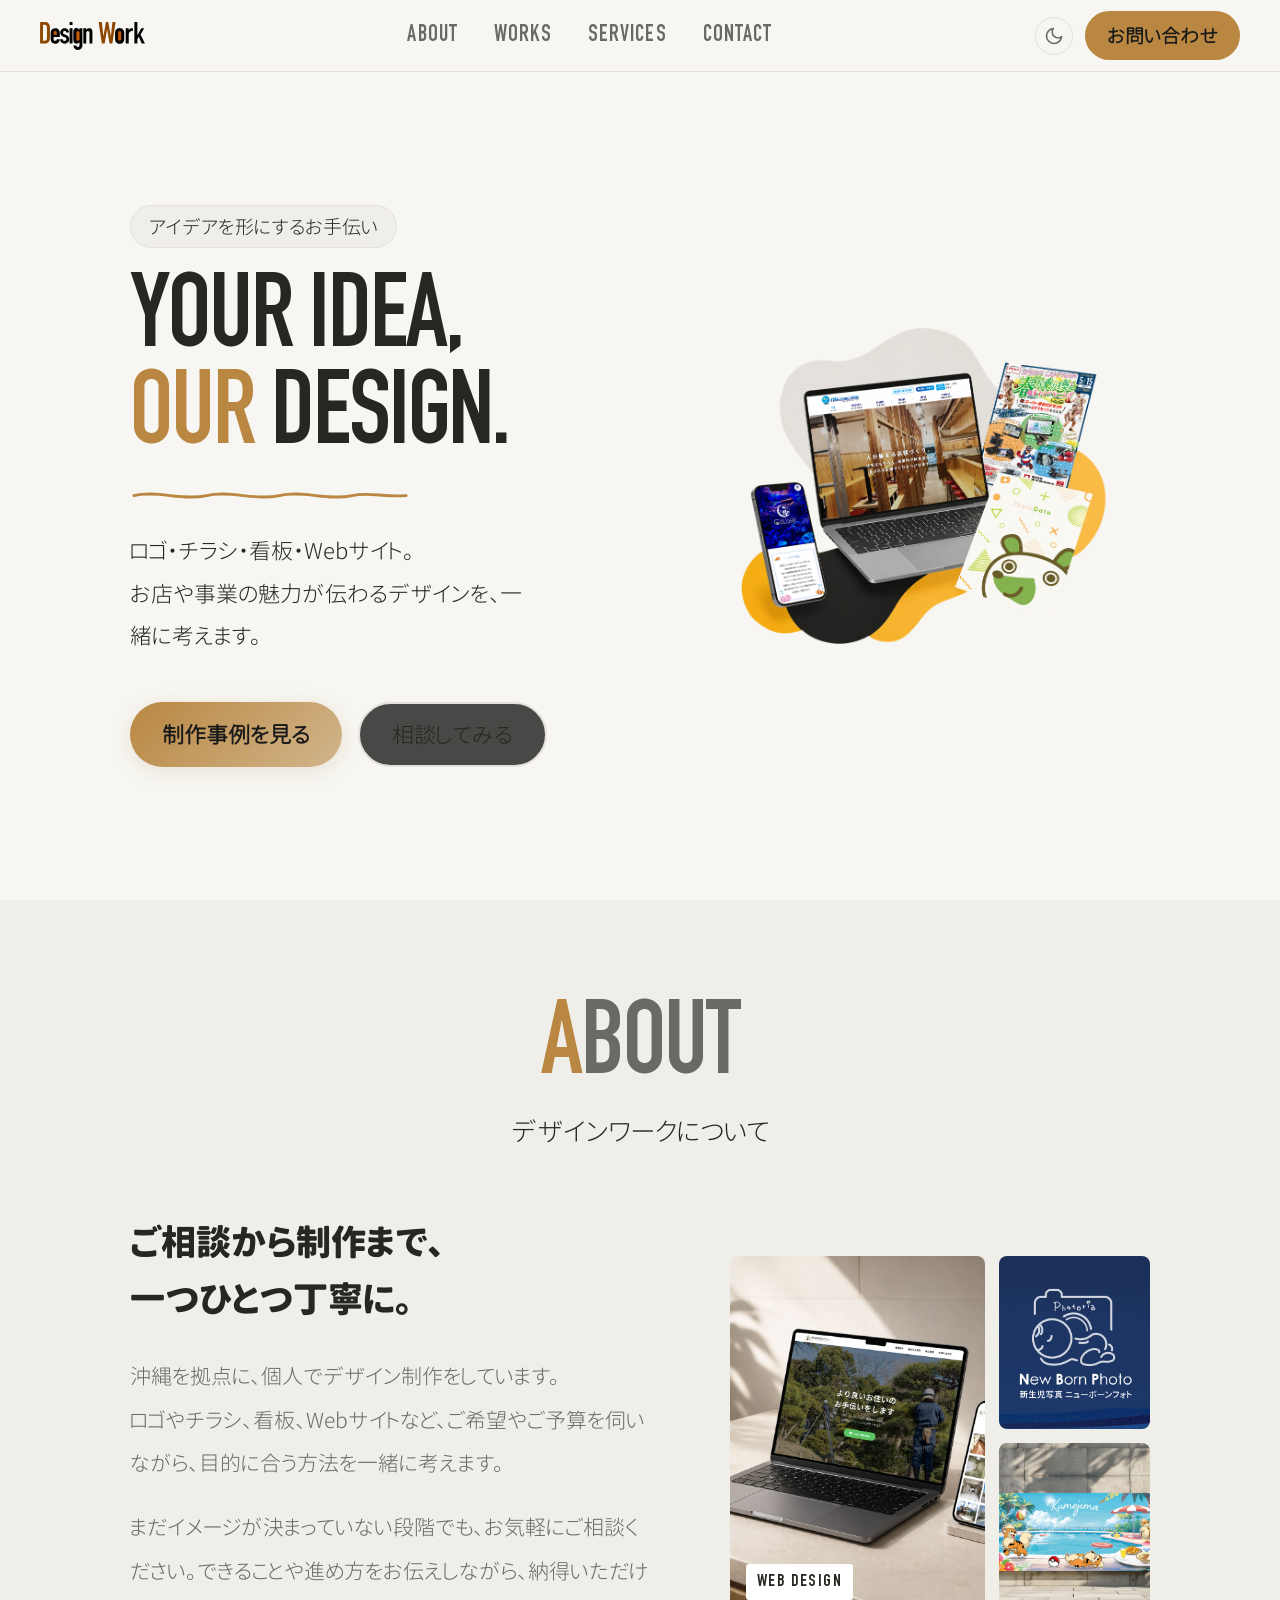
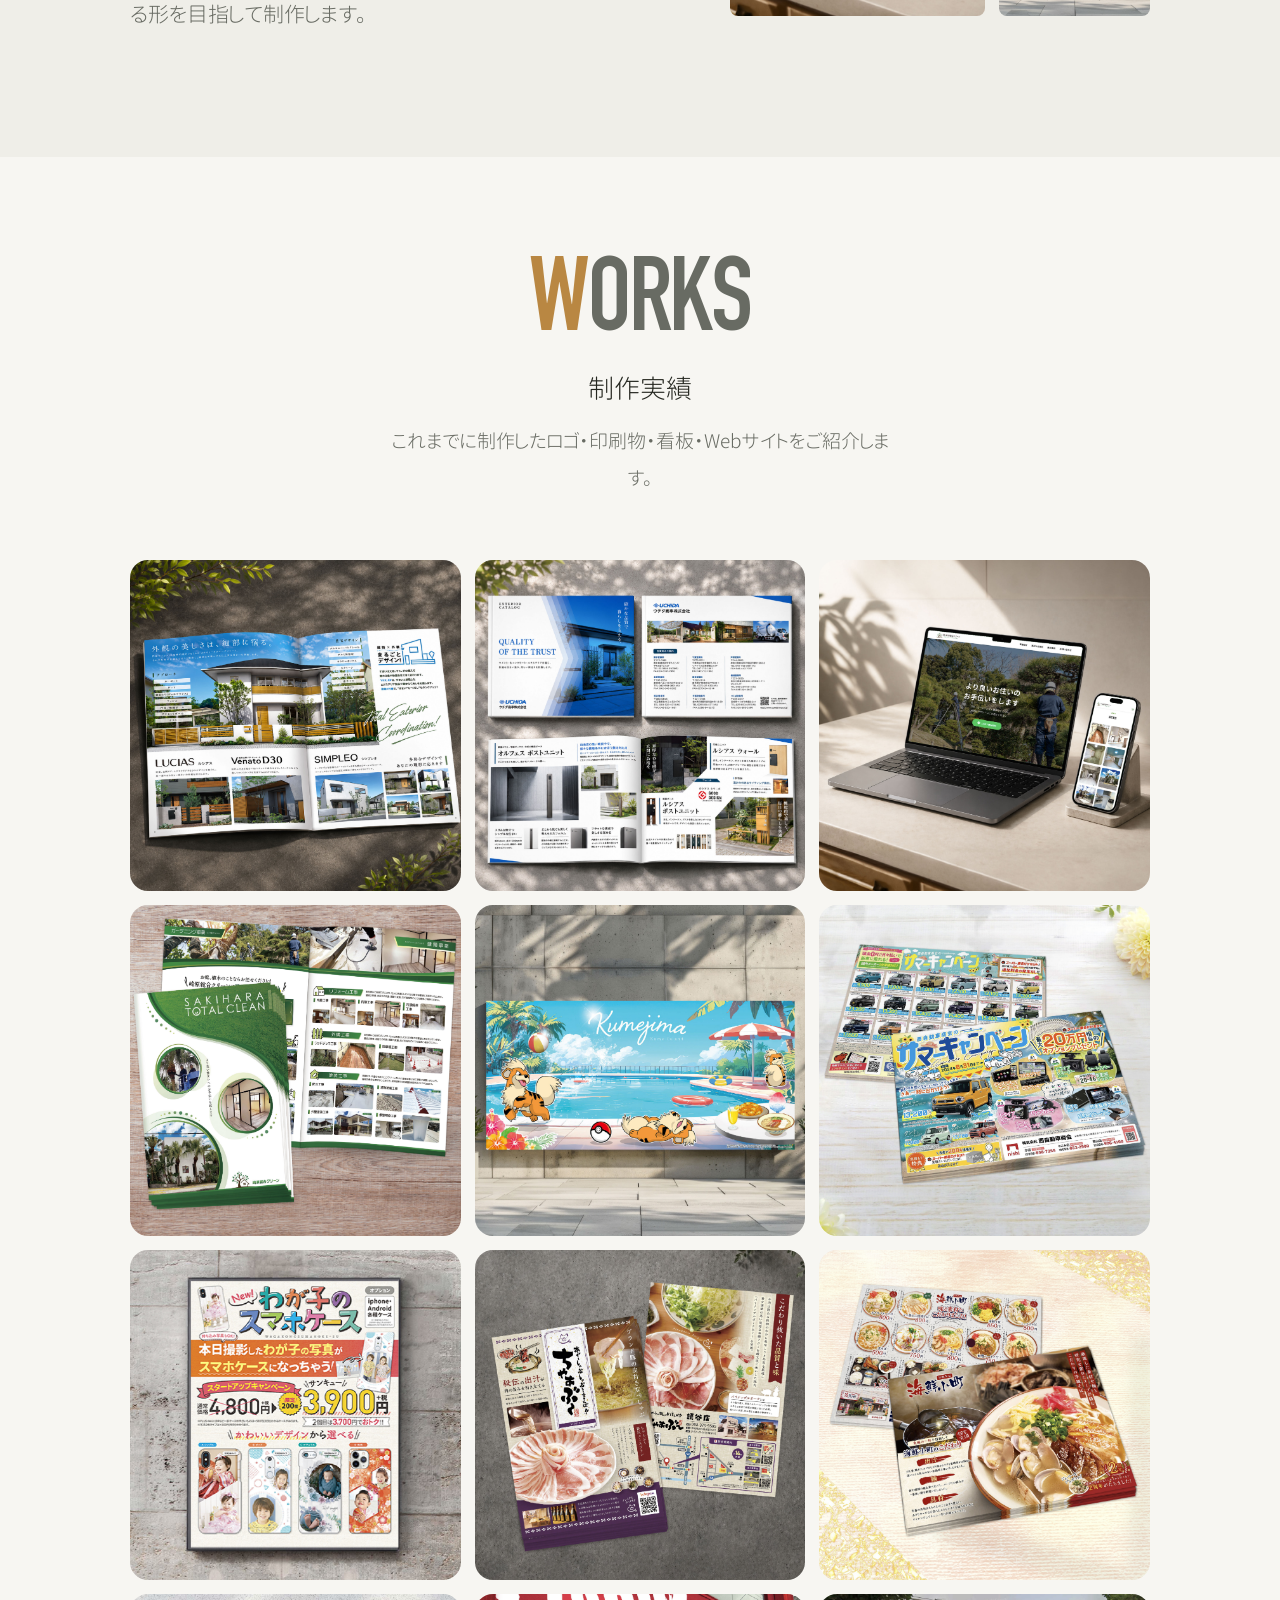
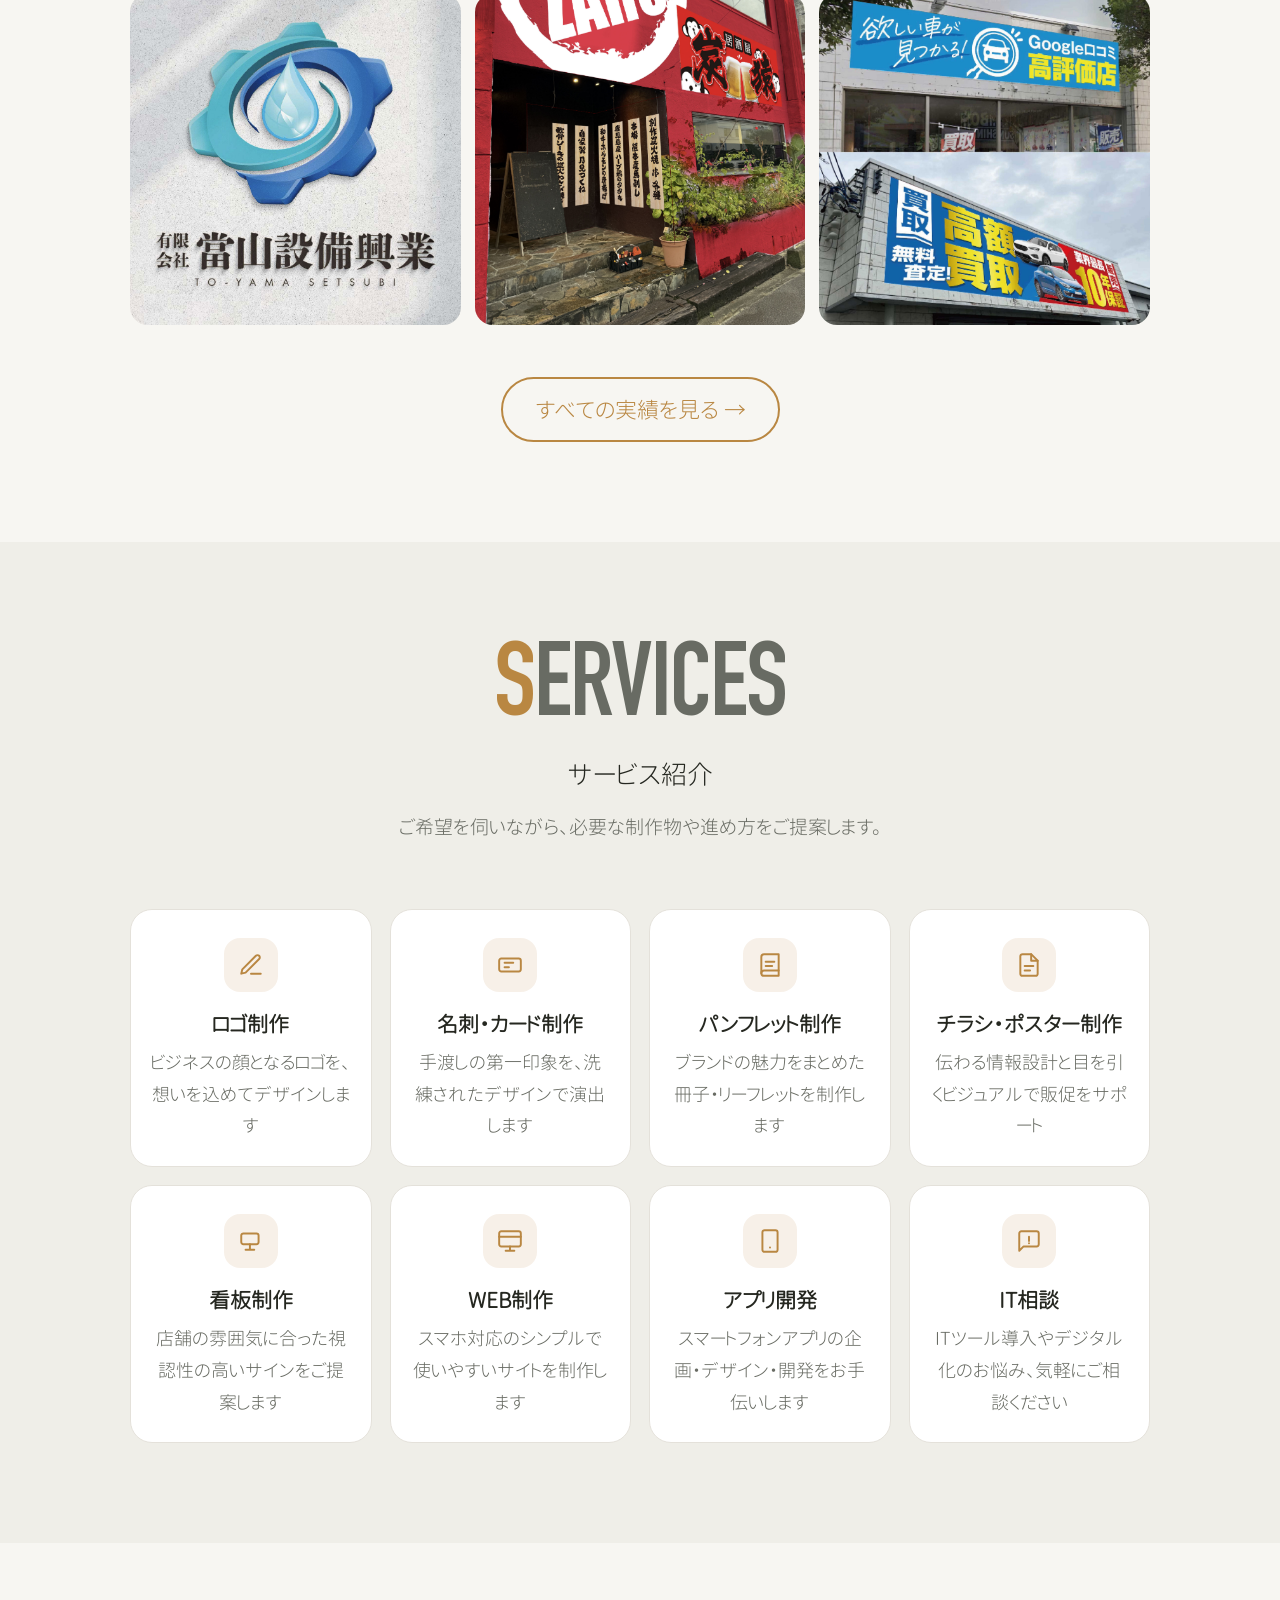
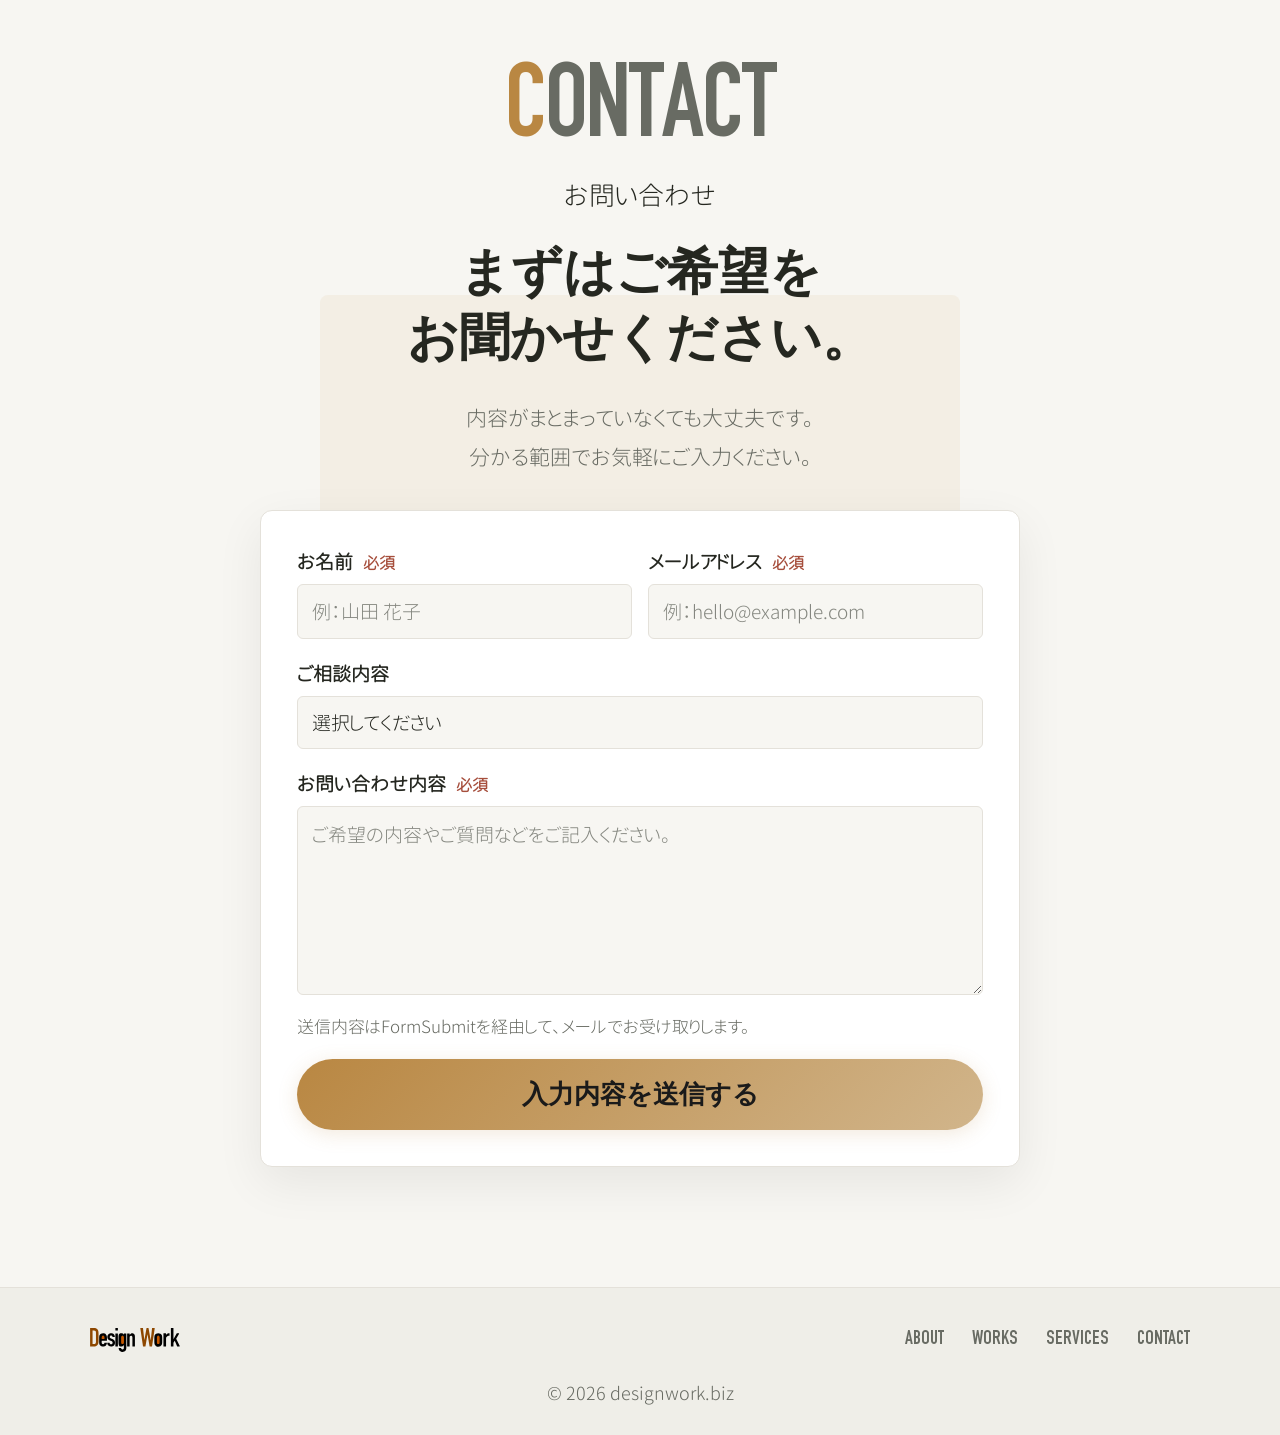
==== index.html @ 4e9d89b4 "Add contact form thank-you page Co-authored-by: Copilot <223556219+Copilot@users.noreply.github.com>" ====
<!DOCTYPE html>
<html lang="ja">
<head>
  <meta charset="UTF-8">
  <meta name="viewport" content="width=device-width, initial-scale=1.0">
  <title>designwork — アイデアを形にするお手伝い</title>
  <meta name="description" content="ロゴ・チラシ・看板・Webサイトなど、伝えたいアイデアをデザインで形にするお手伝いをします。ご希望やご予算を伺いながら、一緒に考えます。">
  <meta property="og:type" content="website">
  <meta property="og:url" content="https://designwork.biz/">
  <meta property="og:title" content="designwork — アイデアを形にするお手伝い">
  <meta property="og:description" content="ロゴ・チラシ・看板・Webサイトなど、伝えたいアイデアをデザインで形にするお手伝いをします。">
  <meta property="og:image" content="https://designwork.biz/assets/img/hero.png">
  <link rel="shortcut icon" type="image/x-icon" href="./assets/img/favicon.ico">
  <link rel="apple-touch-icon" href="./assets/img/apple-touch-icon.png" sizes="180x180">
  <link rel="stylesheet" href="./assets/css/reset.css">
  <link rel="stylesheet" href="./assets/css/setting.css">
  <link rel="stylesheet" href="./assets/css/common.css">
  <link rel="stylesheet" href="./assets/css/__index.css">
  <link rel="stylesheet" href="./assets/css/animation.css">
</head>
<body>

  <header id="header">
    <div class="header_inner">
      <a href="index.html" class="header_logo">
        <img src="assets/img/designwork.svg" alt="designwork">
      </a>
      <nav class="header_nav">
        <a href="#about">ABOUT</a>
        <a href="#works">WORKS</a>
        <a href="#services">SERVICES</a>
        <a href="#contact">CONTACT</a>
      </nav>
      <div class="header_right">
        <button class="theme_toggle" id="themeToggle" aria-label="テーマ切り替え">
          <!-- sun (shown in dark mode) -->
          <svg class="icon_sun" viewBox="0 0 24 24" fill="none" stroke="currentColor" stroke-width="2" stroke-linecap="round" stroke-linejoin="round">
            <circle cx="12" cy="12" r="5"/>
            <line x1="12" y1="1" x2="12" y2="3"/>
            <line x1="12" y1="21" x2="12" y2="23"/>
            <line x1="4.22" y1="4.22" x2="5.64" y2="5.64"/>
            <line x1="18.36" y1="18.36" x2="19.78" y2="19.78"/>
            <line x1="1" y1="12" x2="3" y2="12"/>
            <line x1="21" y1="12" x2="23" y2="12"/>
            <line x1="4.22" y1="19.78" x2="5.64" y2="18.36"/>
            <line x1="18.36" y1="5.64" x2="19.78" y2="4.22"/>
          </svg>
          <!-- moon (shown in light mode) -->
          <svg class="icon_moon" viewBox="0 0 24 24" fill="none" stroke="currentColor" stroke-width="2" stroke-linecap="round" stroke-linejoin="round">
            <path d="M21 12.79A9 9 0 1 1 11.21 3 7 7 0 0 0 21 12.79z"/>
          </svg>
        </button>
        <a href="#contact" class="header_cta">お問い合わせ</a>
        <button class="hamburger" id="hamburger" aria-label="メニューを開く">
          <span></span><span></span><span></span>
        </button>
      </div>
    </div>
    <nav class="nav_drawer" id="navDrawer">
      <a href="#about"    class="drawer_link">ABOUT</a>
      <a href="#works"    class="drawer_link">WORKS</a>
      <a href="#services" class="drawer_link">SERVICES</a>
      <a href="#contact"  class="drawer_link">CONTACT</a>
    </nav>
  </header>

  <main>

    <!-- ========== HERO ========== -->
    <section id="hero">
      <div class="hero_container">
        <div class="hero_text">
          <p class="hero_label">アイデアを形にするお手伝い</p>
          <h1 class="hero_title">
            YOUR IDEA,<br>
            <em>OUR</em> DESIGN.
          </h1>
          <svg class="hero_wave" viewBox="0 0 300 14" xmlns="http://www.w3.org/2000/svg">
            <path d="M4,7 C30,1 56,13 82,7 C108,1 134,13 160,7 C186,1 212,13 238,7 C256,3 272,9 296,7"
                  stroke="currentColor" stroke-width="3" fill="none" stroke-linecap="round"/>
          </svg>
          <p class="hero_sub">ロゴ・チラシ・看板・Webサイト。<br>お店や事業の魅力が伝わるデザインを、一緒に考えます。</p>
          <div class="hero_btns">
            <a href="works.html" class="btn btn_primary">制作事例を見る</a>
            <a href="#contact" class="btn btn_ghost">相談してみる</a>
          </div>
        </div>

        <div class="hero_visual">
          <div class="hero_blob_img">
            <img src="assets/img/hero.png" alt="制作実績サンプル">
          </div>
          <div class="hero_deco_blob hero_deco_1"></div>
          <div class="hero_deco_blob hero_deco_2"></div>
        </div>
      </div>

      <div class="hero_bg">
        <div class="hero_bg_blob hero_bg_blob_1"></div>
        <div class="hero_bg_blob hero_bg_blob_2"></div>
      </div>

      <svg class="deco_squiggle deco_squiggle_1" viewBox="0 0 90 30" xmlns="http://www.w3.org/2000/svg">
        <path d="M5,15 C18,4 32,26 46,15 C60,4 74,26 85,15"
              stroke="currentColor" stroke-width="3" fill="none" stroke-linecap="round"/>
      </svg>
      <svg class="deco_squiggle deco_squiggle_2" viewBox="0 0 70 22" xmlns="http://www.w3.org/2000/svg">
        <path d="M4,11 C15,3 26,19 37,11 C48,3 59,19 66,11"
              stroke="currentColor" stroke-width="3" fill="none" stroke-linecap="round"/>
      </svg>
    </section>

    <!-- ========== ABOUT ========== -->
    <section id="about">
      <div class="section_container">
        <div class="section_head">
          <h2 class="section_title title_action">ABOUT</h2>
          <p class="section_subtitle">デザインワークについて</p>
        </div>
        <div class="about_content">
          <div class="about_text">
            <p class="about_lead">ご相談から制作まで、<br>一つひとつ丁寧に。</p>
            <p class="about_body">
              沖縄を拠点に、個人でデザイン制作をしています。<br>
              ロゴやチラシ、看板、Webサイトなど、ご希望やご予算を伺いながら、目的に合う方法を一緒に考えます。
            </p>
            <p class="about_body">
              まだイメージが決まっていない段階でも、お気軽にご相談ください。できることや進め方をお伝えしながら、納得いただける形を目指して制作します。
            </p>
          </div>
          <div class="about_visual">
            <div class="about_visual_main">
              <img src="assets/works/img_web_2603_(株)崎原トータルクリーン.jpg" alt="Webサイトの制作実績">
              <span>WEB DESIGN</span>
            </div>
            <div class="about_visual_side">
              <img src="assets/works/img_logo_2003_photoria.jpg" alt="ロゴの制作実績">
              <img src="assets/works/img_sign_2509_ウォーターマークホテル沖縄.jpg" alt="看板の制作実績">
            </div>
          </div>
        </div>
      </div>
    </section>

    <!-- ========== WORKS ========== -->
    <section id="works">
      <div class="section_container">
        <div class="section_head">
          <h2 class="section_title title_action">WORKS</h2>
          <p class="section_subtitle">制作実績</p>
          <p class="section_desc">これまでに制作したロゴ・印刷物・看板・Webサイトをご紹介します。</p>
        </div>
        <ul id="top_works_list" class="works_grid"></ul>
        <div class="section_more">
          <a href="works.html" class="btn btn_outline">すべての実績を見る →</a>
        </div>
      </div>
      <svg class="deco_squiggle deco_squiggle_works" viewBox="0 0 120 22" xmlns="http://www.w3.org/2000/svg">
        <path d="M4,11 C20,3 36,19 52,11 C68,3 84,19 100,11 C108,7 113,10 116,11"
              stroke="currentColor" stroke-width="3" fill="none" stroke-linecap="round"/>
      </svg>
    </section>

    <!-- ========== SERVICES ========== -->
    <section id="services">
      <div class="section_container">
        <div class="section_head">
          <h2 class="section_title title_action">SERVICES</h2>
          <p class="section_subtitle">サービス紹介</p>
          <p class="section_desc">ご希望を伺いながら、必要な制作物や進め方をご提案します。</p>
        </div>
        <ul class="services_grid">

          <li class="service_card reveal">
            <div class="service_icon">
              <svg viewBox="0 0 24 24" fill="none" stroke="currentColor" stroke-width="1.8" stroke-linecap="round" stroke-linejoin="round">
                <path d="M12 20h9M16.5 3.5a2.121 2.121 0 013 3L7 19l-4 1 1-4L16.5 3.5z"/>
              </svg>
            </div>
            <h3 class="service_name">ロゴ制作</h3>
            <p class="service_desc">ビジネスの顔となるロゴを、想いを込めてデザインします</p>
          </li>

          <li class="service_card reveal">
            <div class="service_icon">
              <svg viewBox="0 0 24 24" fill="none" stroke="currentColor" stroke-width="1.8" stroke-linecap="round" stroke-linejoin="round">
                <rect x="2" y="6" width="20" height="12" rx="2"/>
                <path d="M7 14h4M7 10h8"/>
              </svg>
            </div>
            <h3 class="service_name">名刺・カード制作</h3>
            <p class="service_desc">手渡しの第一印象を、洗練されたデザインで演出します</p>
          </li>

          <li class="service_card reveal">
            <div class="service_icon">
              <svg viewBox="0 0 24 24" fill="none" stroke="currentColor" stroke-width="1.8" stroke-linecap="round" stroke-linejoin="round">
                <path d="M4 19.5A2.5 2.5 0 016.5 17H20"/>
                <path d="M6.5 2H20v20H6.5A2.5 2.5 0 014 19.5v-15A2.5 2.5 0 016.5 2z"/>
                <path d="M8 9h8M8 13h6"/>
              </svg>
            </div>
            <h3 class="service_name">パンフレット制作</h3>
            <p class="service_desc">ブランドの魅力をまとめた冊子・リーフレットを制作します</p>
          </li>

          <li class="service_card reveal">
            <div class="service_icon">
              <svg viewBox="0 0 24 24" fill="none" stroke="currentColor" stroke-width="1.8" stroke-linecap="round" stroke-linejoin="round">
                <path d="M14 2H6a2 2 0 00-2 2v16a2 2 0 002 2h12a2 2 0 002-2V8z"/>
                <polyline points="14 2 14 8 20 8"/>
                <path d="M8 13h8M8 17h5"/>
              </svg>
            </div>
            <h3 class="service_name">チラシ・ポスター制作</h3>
            <p class="service_desc">伝わる情報設計と目を引くビジュアルで販促をサポート</p>
          </li>

          <li class="service_card reveal">
            <div class="service_icon">
              <svg viewBox="0 0 24 24" fill="none" stroke="currentColor" stroke-width="1.8" stroke-linecap="round" stroke-linejoin="round">
                <rect x="3" y="5" width="16" height="10" rx="2"/>
                <path d="M11 15v5M7 20h8"/>
              </svg>
            </div>
            <h3 class="service_name">看板制作</h3>
            <p class="service_desc">店舗の雰囲気に合った視認性の高いサインをご提案します</p>
          </li>

          <li class="service_card reveal">
            <div class="service_icon">
              <svg viewBox="0 0 24 24" fill="none" stroke="currentColor" stroke-width="1.8" stroke-linecap="round" stroke-linejoin="round">
                <rect x="2" y="3" width="20" height="14" rx="2"/>
                <path d="M8 21h8M12 17v4M2 8h20"/>
              </svg>
            </div>
            <h3 class="service_name">WEB制作</h3>
            <p class="service_desc">スマホ対応のシンプルで使いやすいサイトを制作します</p>
          </li>

          <li class="service_card reveal">
            <div class="service_icon">
              <svg viewBox="0 0 24 24" fill="none" stroke="currentColor" stroke-width="1.8" stroke-linecap="round" stroke-linejoin="round">
                <rect x="5" y="2" width="14" height="20" rx="2"/>
                <line x1="12" y1="18" x2="12.01" y2="18"/>
              </svg>
            </div>
            <h3 class="service_name">アプリ開発</h3>
            <p class="service_desc">スマートフォンアプリの企画・デザイン・開発をお手伝いします</p>
          </li>

          <li class="service_card reveal">
            <div class="service_icon">
              <svg viewBox="0 0 24 24" fill="none" stroke="currentColor" stroke-width="1.8" stroke-linecap="round" stroke-linejoin="round">
                <path d="M21 15a2 2 0 01-2 2H7l-4 4V5a2 2 0 012-2h14a2 2 0 012 2z"/>
                <path d="M12 8v4M12 14h.01"/>
              </svg>
            </div>
            <h3 class="service_name">IT相談</h3>
            <p class="service_desc">ITツール導入やデジタル化のお悩み、気軽にご相談ください</p>
          </li>

        </ul>
      </div>
    </section>

    <!-- ========== CONTACT ========== -->
    <section id="contact">
      <div class="contact_container">
        <div class="contact_deco_blob"></div>
        <div class="contact_content">
          <div class="section_head">
            <h2 class="section_title title_action">CONTACT</h2>
            <p class="section_subtitle">お問い合わせ</p>
          </div>
          <h2 class="contact_title">まずはご希望を<br>お聞かせください。</h2>
          <p class="contact_sub">内容がまとまっていなくても大丈夫です。<br>分かる範囲でお気軽にご入力ください。</p>
          <form class="contact_form" id="contactForm" action="https://formsubmit.co/designwork.free@gmail.com" method="POST">
            <input type="hidden" name="_subject" value="designworkへのお問い合わせ">
            <input type="hidden" name="_next" value="https://designwork.biz/thanks.html">
            <div class="contact_form_grid">
              <label class="contact_field">
                <span>お名前 <span class="contact_required">必須</span></span>
                <input type="text" name="name" autocomplete="name" placeholder="例：山田 花子" required>
              </label>
              <label class="contact_field">
                <span>メールアドレス <span class="contact_required">必須</span></span>
                <input type="email" name="email" autocomplete="email" placeholder="例：hello@example.com" required>
              </label>
              <label class="contact_field contact_field_full">
                <span>ご相談内容</span>
                <select name="category">
                  <option value="">選択してください</option>
                  <option>ロゴ・名刺などのデザイン</option>
                  <option>チラシ・パンフレットなどの印刷物</option>
                  <option>Webサイト制作</option>
                  <option>看板・サイン制作</option>
                  <option>その他のご相談</option>
                </select>
              </label>
              <label class="contact_field contact_field_full">
                <span>お問い合わせ内容 <span class="contact_required">必須</span></span>
                <textarea name="message" rows="5" placeholder="ご希望の内容やご質問などをご記入ください。" required></textarea>
              </label>
            </div>
            <p class="contact_demo_note">送信内容はFormSubmitを経由して、メールでお受け取りします。</p>
            <button type="submit" class="btn btn_primary btn_large contact_submit">入力内容を送信する</button>
          </form>
        </div>
      </div>
    </section>

  </main>

  <footer id="footer">
    <div class="footer_inner">
      <a href="index.html" class="footer_logo">
        <img src="assets/img/designwork.svg" alt="designwork">
      </a>
      <nav class="footer_nav">
        <a href="#about">ABOUT</a>
        <a href="#works">WORKS</a>
        <a href="#services">SERVICES</a>
        <a href="#contact">CONTACT</a>
      </nav>
    </div>
    <small class="copyright">© 2026 designwork.biz</small>
  </footer>

  <script src="assets/js/main.js"></script>
  <script src="assets/js/animation.js"></script>
</body>
</html>
---- assets/css/setting.css ----
@charset "UTF-8";

@font-face {
  font-family: "BoldFont";
  src: url("../fonts/GenJyuuGothicL-P-Heavy.woff") format('woff');
  font-display: swap;
}
@font-face {
  font-family: "LightFont";
  src: url("../fonts/GenJyuuGothicL-P-Light.woff") format('woff');
  font-display: swap;
}
@font-face {
  font-family: "DINFont";
  src: url("../fonts/DIN-Condensed-Bold.woff") format('woff');
  font-display: swap;
}

body {
  font-family: "LightFont", "ヒラギノ丸ゴ Pro W4", "Hiragino Maru Gothic Pro",
               "ヒラギノ角ゴ Pro W3", "Hiragino Kaku Gothic Pro",
               "HG丸ｺﾞｼｯｸM-PRO", sans-serif;
  font-feature-settings: "palt";
}

/* ===== Light mode (default) ===== */
:root {
  --bg:            #F7F6F2;
  --bg-2:          #EFEEE8;
  --text:          #252720;
  --text-muted:    #686B63;
  --accent:        #B98742;
  --accent-2:      #D1B58B;
  --card-bg:       #FFFFFF;
  --border:        #E4E1DA;
  --header-bg:     rgba(247, 246, 242, 0.94);
  --shadow:        rgba(0, 0, 0, 0.07);
  --blob-1:        rgba(185, 135, 66, 0.12);
  --blob-2:        rgba(209, 181, 139, 0.12);

  /* compat with old CSS */
  --color-yellow:   #F5B301;
  --color-orange:   #FA6400;
  --color-gray-1:   #888888;
  --color-white:    #FAFAF8;
  --color-black:    #1C1C1C;
  --color-shadow:   rgba(0, 0, 0, 0.1);
  --color-shadow-Y: rgba(245, 179, 1, 0.5);

  --font-size-3XL:  10rem;
  --font-size-2XL:  4.6rem;
  --font-size-XL:   3.0rem;
  --font-size-L:    2.0rem;
  --font-size-M:    1.4rem;
  --font-size-S:    1.2rem;
  --font-size-SS:   1.0rem;
  --font-size-XS:   0.8rem;
  --border-radius-S: 8px;
  --border-radius-M: 12px;
  --border-radius-L: 30px;
}

/* ===== Dark mode ===== */
[data-theme="dark"] {
  --bg:            #2e2e2e;
  --bg-2:          #242424;
  --text:          #F0EEE8;
  --text-muted:    #888888;
  --accent:        #F5B301;
  --accent-2:      #D1B58B;
  --card-bg:       #2A2A2A;
  --border:        #363636;
  --header-bg:     rgba(26, 26, 26, 0.94);
  --shadow:        rgba(0, 0, 0, 0.4);
  --blob-1:        rgba(245, 179, 1, 0.10);
  --blob-2:        rgba(250, 100, 0, 0.07);

  --color-white:    #F0EEE8;
  --color-black:    #F0EEE8;
  --color-shadow:   rgba(0, 0, 0, 0.4);
  --color-shadow-Y: rgba(185, 135, 66, 0.25);
}
---- assets/css/common.css ----
*, *::before, *::after { box-sizing: border-box; }

html {
  scroll-behavior: smooth;
}

body {
  background-color: var(--bg);
  color: var(--text);
  transition: background-color 0.3s, color 0.3s;
  overflow-x: hidden;
}

#video_area {
  position: fixed;
  inset: 0;
  z-index: 0;
  overflow: hidden;
  pointer-events: none;
}

#video {
  display: block;
  width: 100%;
  height: 100%;
  object-fit: cover;
  opacity: 0.5;
}

#page_title,
#services,
footer,
.copyright {
  position: relative;
  z-index: 1;
}

img {
  max-width: 100%;
  height: auto;
  display: block;
}

section {
  scroll-margin-top: 72px;
}

/* ===== HEADER ===== */
#header {
  position: fixed;
  top: 0;
  left: 0;
  right: 0;
  z-index: 100;
}

.header_inner {
  display: flex;
  align-items: center;
  justify-content: space-between;
  padding: 0 40px;
  height: 72px;
  background-color: var(--header-bg);
  backdrop-filter: blur(14px);
  -webkit-backdrop-filter: blur(14px);
  border-bottom: 1px solid var(--border);
  transition: background-color 0.3s, border-color 0.3s, box-shadow 0.3s;
}
#header.scrolled .header_inner {
  box-shadow: 0 2px 20px var(--shadow);
}

.header_logo img {
  height: 28px;
  width: auto;
  filter: invert(1) hue-rotate(180deg);
  transition: filter 0.3s;
}
[data-theme="dark"] .header_logo img {
  filter: none;
}

.header_nav {
  display: flex;
  gap: 36px;
}
.header_nav a {
  font-family: 'DINFont', sans-serif;
  font-size: 1.4rem;
  letter-spacing: 0.05em;
  color: var(--text-muted);
  text-decoration: none;
  transition: color 0.2s;
}
.header_nav a:hover {
  color: var(--accent);
}

.header_right {
  display: flex;
  align-items: center;
  gap: 12px;
}

/* theme toggle */
.theme_toggle {
  background: none;
  border: 1px solid var(--border);
  cursor: pointer;
  padding: 8px;
  border-radius: 50%;
  display: flex;
  align-items: center;
  justify-content: center;
  color: var(--text-muted);
  transition: background 0.2s, color 0.2s, border-color 0.2s;
}
.theme_toggle:hover {
  background: var(--bg-2);
  color: var(--accent);
  border-color: var(--accent);
}
.theme_toggle svg {
  width: 20px;
  height: 20px;
}
.theme_toggle .icon_sun  { display: none; }
.theme_toggle .icon_moon { display: block; }
[data-theme="dark"] .theme_toggle .icon_sun  { display: block; }
[data-theme="dark"] .theme_toggle .icon_moon { display: none; }

/* CTA button in header */
.header_cta {
  font-size: 1.2rem;
  padding: 10px 22px;
  background: var(--accent);
  color: #1A1A1A;
  border-radius: 100px;
  text-decoration: none;
  font-weight: bold;
  transition: opacity 0.2s, transform 0.2s;
  white-space: nowrap;
}
.header_cta:hover {
  opacity: 0.85;
  transform: translateY(-1px);
}

/* hamburger */
.hamburger {
  display: none;
  flex-direction: column;
  gap: 5px;
  background: none;
  border: none;
  cursor: pointer;
  padding: 8px;
}
.hamburger span {
  display: block;
  width: 24px;
  height: 2px;
  background: var(--text);
  border-radius: 2px;
  transition: transform 0.3s, opacity 0.3s, background-color 0.3s;
}
.hamburger.active span:nth-child(1) { transform: translateY(7px) rotate(45deg); }
.hamburger.active span:nth-child(2) { opacity: 0; }
.hamburger.active span:nth-child(3) { transform: translateY(-7px) rotate(-45deg); }

/* mobile drawer */
.nav_drawer {
  display: none;
  flex-direction: column;
  background: var(--header-bg);
  backdrop-filter: blur(14px);
  -webkit-backdrop-filter: blur(14px);
  border-bottom: 1px solid var(--border);
  overflow: hidden;
  max-height: 0;
  transition: max-height 0.35s ease;
}
.nav_drawer.active {
  max-height: 320px;
}
.drawer_link {
  font-family: 'DINFont', sans-serif;
  font-size: 1.8rem;
  letter-spacing: 0.05em;
  padding: 18px 40px;
  color: var(--text);
  text-decoration: none;
  border-bottom: 1px solid var(--border);
  transition: color 0.2s, background-color 0.2s;
}
.drawer_link:hover {
  color: var(--accent);
  background: var(--bg-2);
}

/* ===== SHARED SECTION STYLES ===== */
.section_container {
  max-width: 1100px;
  margin: 0 auto;
  padding: 100px 40px;
}

.section_head {
  text-align: center;
  margin-bottom: 64px;
}

.section_title {
  font-family: 'DINFont', sans-serif;
  font-size: clamp(4rem, 8vw, 8rem);
  letter-spacing: -0.02em;
  line-height: 1;
  color: var(--text-muted);
  margin-bottom: 10px;
}
.section_title::first-letter {
  color: var(--accent);
}
.section_title.not_first_insert { opacity: 0; }

.section_subtitle {
  font-size: 1.6rem;
  color: var(--text);
  margin-bottom: 16px;
}

.section_desc {
  font-size: 1.2rem;
  color: var(--text-muted);
  max-width: 520px;
  margin: 0 auto;
  line-height: 1.9;
}

@media (max-width: 900px) {
  .header_inner { padding: 0 24px; }
  .header_nav { display: none; }
  .header_cta { display: none; }
  .hamburger { display: flex; }
  .nav_drawer { display: flex; }
}

/* ===== BUTTONS ===== */
.btn {
  display: inline-flex;
  align-items: center;
  justify-content: center;
  gap: 8px;
  padding: 14px 32px;
  border-radius: 100px;
  font-size: 1.4rem;
  text-decoration: none;
  transition: transform 0.2s, opacity 0.2s, box-shadow 0.2s;
  cursor: pointer;
  border: none;
  white-space: nowrap;
}
.btn:hover {
  transform: translateY(-2px);
}
.btn_primary {
  background: linear-gradient(135deg, var(--accent), var(--accent-2));
  color: #1A1A1A;
  font-weight: bold;
  box-shadow: 0 4px 20px rgba(185, 135, 66, 0.18);
}
.btn_primary:hover {
  box-shadow: 0 8px 28px rgba(185, 135, 66, 0.28);
}
.btn_ghost {
  background: rgb(26 26 26 / 79%);
  color: var(--text);
  border: 2px solid var(--border);
}
.btn_ghost:hover {
  border-color: var(--accent);
  color: var(--accent);
}
.btn_outline {
  background: transparent;
  color: var(--accent);
  border: 2px solid var(--accent);
}
.btn_outline:hover {
  background: var(--accent);
  color: #1A1A1A;
}
.btn_large {
  padding: 18px 52px;
  font-size: 1.6rem;
}

/* ===== PAGE TITLE (works.html) ===== */
#page_title {
  max-width: 1100px;
  margin: 0 auto;
  padding: 120px 40px 0;
}
#page_title h2 {
  font-family: 'DINFont', sans-serif;
  font-size: clamp(4rem, 8vw, 8rem);
  color: var(--text-muted);
  letter-spacing: -0.02em;
  line-height: 1;
}
#page_title h2::first-letter {
  color: var(--accent);
}
#page_title h3 {
  color: var(--text);
  font-size: 1.8rem;
  margin-top: 8px;
}
.page_title_line {
  max-width: 280px;
  margin: 20px 0;
}
/* recolor the line SVG dots to accent */
.page_title_line .cls-1,
.page_title_line .cls-2,
.page_title_line .cls-3,
.page_title_line .cls-4,
.page_title_line .cls-5 {
  fill: var(--accent);
}
.page_title_text {
  max-width: 600px;
  font-size: 1.2rem;
  color: var(--text-muted);
  line-height: 2;
  margin-top: 12px;
}

/* ===== FOOTER ===== */
#footer {
  border-top: 1px solid var(--border);
  padding: 40px 40px 28px;
  background: var(--bg-2);
  transition: background-color 0.3s;
}
.footer_inner {
  max-width: 1100px;
  margin: 0 auto 28px;
  display: flex;
  align-items: center;
  justify-content: space-between;
}
.footer_logo img {
  height: 24px;
  filter: invert(1) hue-rotate(180deg);
  transition: filter 0.3s;
}
[data-theme="dark"] .footer_logo img {
  filter: none;
}
.footer_nav {
  display: flex;
  gap: 28px;
}
.footer_nav a {
  font-family: 'DINFont', sans-serif;
  font-size: 1.2rem;
  color: var(--text-muted);
  text-decoration: none;
  transition: color 0.2s;
}
.footer_nav a:hover {
  color: var(--accent);
}
.copyright {
  display: block;
  text-align: center;
  font-size: 1.1rem;
  color: var(--text-muted);
  max-width: 1100px;
  margin: 0 auto;
  padding: 0;
}

/* ===== RESPONSIVE ===== */
@media (max-width: 900px) {
  .header_inner { padding: 0 20px; }
  .header_nav   { display: none; }
  .header_cta   { display: none; }
  .hamburger    { display: flex; }
  .nav_drawer   { display: flex; }

  .section_container { padding: 80px 20px; }

  #page_title { padding: 100px 20px 0; }
  #page_title h2 { font-size: clamp(3rem, 10vw, 5rem); }

  .footer_inner {
    flex-direction: column;
    gap: 20px;
    text-align: center;
  }
  .footer_nav {
    flex-wrap: wrap;
    justify-content: center;
    gap: 16px;
  }
}
---- assets/css/__index.css ----
/* ===================================================
   INDEX PAGE
=================================================== */

/* ===== HERO ===== */
#hero {
  position: relative;
  min-height: 100vh;
  display: flex;
  align-items: center;
  padding-top: 72px;
}

.hero_bg {
  position: absolute;
  inset: 0;
  overflow: hidden;
  pointer-events: none;
  z-index: 0;
}

.hero_bg_blob,
.hero_deco_blob,
.deco_squiggle_1,
.deco_squiggle_2,
.deco_squiggle_works {
  display: none;
}

.hero_container {
  max-width: 1100px;
  margin: 0 auto;
  padding: 60px 40px;
  display: flex;
  align-items: center;
  gap: 60px;
  position: relative;
  z-index: 2;
  width: 100%;
}

.hero_text {
  flex: 1;
  min-width: 0;
}

.hero_label {
  display: inline-block;
  font-size: 1.2rem;
  color: var(--text);
  padding: 6px 18px;
  background: var(--bg-2);
  border: 1px solid var(--border);
  border-radius: 100px;
  margin-bottom: 28px;
  transition: background-color 0.3s, border-color 0.3s;
}

.hero_title {
  font-family: 'DINFont', sans-serif;
  font-size: clamp(4.8rem, 8vw, 9.5rem);
  line-height: 0.94;
  letter-spacing: -0.02em;
  color: var(--text);
  margin-bottom: 20px;
  transition: color 0.3s;
}

.hero_title em {
  font-style: normal;
  color: var(--accent);
}

.hero_wave {
  width: min(280px, 75%);
  height: auto;
  display: block;
  margin-bottom: 28px;
  color: var(--accent);
}

.hero_sub {
  font-size: 1.4rem;
  color: var(--text);
  line-height: 1.9;
  max-width: 400px;
  margin-bottom: 44px;
}

.hero_btns {
  display: flex;
  gap: 16px;
  flex-wrap: wrap;
}

.hero_visual {
  flex: 0 0 420px;
  position: relative;
}

.hero_blob_img {
  width: min(100%, 380px);
  aspect-ratio: 0.8;
  height: auto;
  position: relative;
  z-index: -1;
}
.hero_blob_img img {
  width: 100%;
  height: 100%;
  object-fit: contain;
  object-position: center;
  overflow: visible;
}

.hero_deco_blob {
  position: absolute;
  z-index: 1;
  pointer-events: none;
}
.hero_deco_1 {
  width: 110px;
  height: 110px;
  background: var(--blob-1);
  bottom: 20px;
  left: -16px;
  border-radius: 68% 32% 43% 57% / 57% 44% 56% 43%;
}
.hero_deco_2 {
  width: 72px;
  height: 72px;
  background: linear-gradient(135deg, var(--accent), var(--accent-2));
  top: 16px;
  right: -6px;
  border-radius: 38% 62% 57% 43% / 44% 35% 65% 56%;
  opacity: 0.65;
}

.hero_bg_blob {
  position: absolute;
  pointer-events: none;
  z-index: 0;
}
.hero_bg_blob_1 {
  width: 680px;
  height: 680px;
  top: -200px;
  right: -140px;
  background: var(--blob-1);
  border-radius: 68% 32% 54% 46% / 55% 48% 52% 45%;
}
.hero_bg_blob_2 {
  width: 380px;
  height: 380px;
  bottom: -80px;
  left: -80px;
  background: var(--blob-2);
  border-radius: 43% 57% 38% 62% / 61% 44% 56% 39%;
}

.deco_squiggle {
  position: absolute;
  pointer-events: none;
  z-index: 3;
}
.deco_squiggle_1 {
  width: 90px;
  bottom: 18%;
  left: 4%;
  opacity: 0.6;
  color: var(--accent);
}
.deco_squiggle_2 {
  width: 70px;
  top: 22%;
  right: 3%;
  opacity: 0.45;
  color: var(--accent-2);
}

/* ===== ABOUT ===== */
#about {
  background: var(--bg-2);
  position: relative;
  overflow: hidden;
  transition: background-color 0.3s;
}

.about_content {
  display: flex;
  align-items: center;
  gap: clamp(32px, 6vw, 80px);
}

.about_text { flex: 1; }

.about_lead {
  font-size: 2.2rem;
  line-height: 1.6;
  color: var(--text);
  margin-bottom: 28px;
  font-family: 'BoldFont', sans-serif;
}

.about_body {
  font-size: 1.3rem;
  color: var(--text-muted);
  line-height: 2.1;
  margin-bottom: 20px;
}

.about_visual {
  flex: 0 1 420px;
  position: relative;
  min-width: 0;
  min-height: 360px;
  display: flex;
  align-items: stretch;
  gap: 14px;
}

.about_visual_main {
  flex: 1.35;
  min-width: 0;
  min-height: 360px;
  overflow: hidden;
  border-radius: 8px;
  background: var(--card-bg);
  position: relative;
}
.about_visual_main img,
.about_visual_side img {
  width: 100%;
  height: 100%;
  object-fit: cover;
}

.about_visual_main span {
  position: absolute;
  left: 16px;
  bottom: 16px;
  padding: 7px 11px;
  border-radius: 3px;
  background: var(--card-bg);
  color: var(--text);
  font: 1.1rem 'DINFont', sans-serif;
  letter-spacing: 0.08em;
}

.about_visual_side {
  flex: 0.8;
  min-width: 0;
  display: grid;
  grid-template-rows: 1fr 1fr;
  gap: 14px;
}

.about_visual_side img {
  min-height: 0;
  border-radius: 8px;
  background: var(--card-bg);
}

/* ===== WORKS preview ===== */
#works {
  position: relative;
  overflow: hidden;
}

.works_grid {
  display: grid;
  grid-template-columns: repeat(3, 1fr);
  gap: 14px;
  margin-bottom: 52px;
  list-style: none;
}

.works_card {
  aspect-ratio: 1;
  overflow: hidden;
  border-radius: 18px;
  position: relative;
  cursor: pointer;
  background: var(--bg-2);
  transition: border-radius 0.3s;
}
.works_card:hover {
  border-radius: 24px;
}
.works_card img {
  width: 100%;
  height: 100%;
  object-fit: cover;
  transition: transform 0.45s ease;
  pointer-events: none;
}
.works_card:hover img {
  transform: scale(1.07);
}
.works_card_overlay {
  position: absolute;
  inset: 0;
  background: linear-gradient(to top, rgba(0,0,0,0.55) 0%, transparent 55%);
  opacity: 0;
  transition: opacity 0.3s;
  pointer-events: none;
}
.works_card:hover .works_card_overlay {
  opacity: 1;
}
.works_card_label {
  position: absolute;
  bottom: 14px;
  left: 16px;
  right: 16px;
  color: white;
  font-size: 1.2rem;
  transform: translateY(8px);
  transition: transform 0.3s, opacity 0.3s;
  opacity: 0;
  pointer-events: none;
}
.works_card:hover .works_card_label {
  transform: translateY(0);
  opacity: 1;
}

.section_more {
  text-align: center;
}

.deco_squiggle_works {
  width: 140px;
  right: 36px;
  top: 90px;
  opacity: 0.35;
  color: var(--accent);
}

/* ===== SERVICES ===== */
#services {
  background: var(--bg-2);
  transition: background-color 0.3s;
  position: relative;
  overflow: hidden;
}

.services_grid {
  display: grid;
  grid-template-columns: repeat(4, 1fr);
  gap: 18px;
  list-style: none;
}

.service_card {
  background: var(--card-bg);
  border: 1px solid var(--border);
  border-radius: 22px;
  padding: 28px 20px 24px;
  text-align: center;
  transition: transform 0.3s, box-shadow 0.3s, background-color 0.3s, border-color 0.3s;
}
.service_card:hover {
  transform: translateY(-6px);
  box-shadow: 0 14px 40px var(--shadow);
}

.service_icon {
  width: 54px;
  height: 54px;
  margin: 0 auto 18px;
  background: var(--blob-1);
  border-radius: 16px;
  display: flex;
  align-items: center;
  justify-content: center;
  color: var(--accent);
  transition: background-color 0.3s;
}
.service_icon svg {
  width: 26px;
  height: 26px;
}

.service_name {
  font-size: 1.3rem;
  font-weight: bold;
  color: var(--text);
  margin-bottom: 8px;
  line-height: 1.4;
  transition: color 0.3s;
}

.service_desc {
  font-size: 1.1rem;
  color: var(--text-muted);
  line-height: 1.8;
}

/* ===== CONTACT ===== */
#contact {
  position: relative;
  overflow: hidden;
}

.contact_container {
  max-width: 1100px;
  margin: 0 auto;
  padding: 120px 40px;
  position: relative;
}

.contact_deco_blob {
  position: absolute;
  width: 640px;
  height: 640px;
  top: 50%;
  left: 50%;
  transform: translate(-50%, -50%);
  background: var(--blob-1);
  border-radius: 8px;
  pointer-events: none;
  z-index: 0;
  opacity: 0.65;
}

.contact_content {
  position: relative;
  z-index: 1;
  text-align: center;
}

.contact_content .section_head {
  margin-bottom: 32px;
}

.contact_content {
  max-width: 760px;
  margin: 0 auto;
}

.contact_title {
  font-family: 'DINFont', sans-serif;
  font-size: clamp(2.6rem, 4vw, 4.2rem);
  color: var(--text);
  line-height: 1.3;
  margin-bottom: 20px;
}

.contact_sub {
  font-size: 1.3rem;
  color: var(--text-muted);
  margin-bottom: 32px;
  line-height: 1.9;
}

.contact_form {
  padding: clamp(20px, 4vw, 36px);
  border: 1px solid var(--border);
  border-radius: 12px;
  background: var(--card-bg);
  box-shadow: 0 16px 48px var(--shadow);
  text-align: left;
}

.contact_form_grid {
  display: grid;
  grid-template-columns: repeat(2, minmax(0, 1fr));
  gap: 20px 16px;
}

.contact_field {
  display: grid;
  gap: 8px;
  color: var(--text);
  font-size: 1.2rem;
  font-weight: bold;
}

.contact_field_full {
  grid-column: 1 / -1;
}

.contact_required {
  margin-left: 6px;
  color: #a64e3c;
  font-size: 1rem;
}

.contact_field input,
.contact_field select,
.contact_field textarea {
  width: 100%;
  min-height: 48px;
  padding: 12px 14px;
  border: 1px solid var(--border);
  border-radius: 6px;
  background: var(--bg);
  color: var(--text);
  font: inherit;
  font-weight: normal;
}

.contact_field textarea {
  min-height: 140px;
  resize: vertical;
  line-height: 1.7;
}

.contact_field input::placeholder,
.contact_field textarea::placeholder {
  color: var(--text-muted);
  opacity: 0.8;
}

.contact_field input:focus-visible,
.contact_field select:focus-visible,
.contact_field textarea:focus-visible,
.contact_submit:focus-visible {
  outline: 2px solid var(--accent);
  outline-offset: 2px;
}

.contact_demo_note {
  margin: 18px 0;
  color: var(--text-muted);
  font-size: 1.05rem;
  line-height: 1.7;
  text-align: left;
}

.contact_submit {
  width: 100%;
  white-space: normal;
}



/* ===== RESPONSIVE ===== */
@media (max-width: 960px) {
  .hero_container {
    gap: 32px;
    padding-right: 28px;
    padding-left: 28px;
  }
  .hero_visual { flex-basis: min(38vw, 340px); }
  .hero_blob_img { max-width: 100%; }
  .services_grid {
    grid-template-columns: repeat(2, 1fr);
  }
}

@media (max-width: 900px) {
  .hero_container {
    flex-direction: column;
    padding: 104px 24px 64px;
    gap: 30px;
    text-align: center;
  }
  .hero_text { order: 1; }
  .hero_visual {
    order: 0;
    flex: none;
    width: min(100%, 380px);
    height: auto;
    display: flex;
    justify-content: center;
  }
  .hero_blob_img {
    width: min(100%, 300px);
    margin: 0 auto;
  }
  .hero_btns { justify-content: center; }
  .about_content {
    flex-direction: column;
    gap: 40px;
    align-items: stretch;
  }
  .about_visual {
    flex: none;
    width: min(100%, 480px);
    min-height: 320px;
    margin: 0 auto;
  }

  .works_grid { grid-template-columns: repeat(2, 1fr); }

  .services_grid {
    grid-template-columns: repeat(2, 1fr);
    gap: 12px;
  }
  .service_card { padding: 22px 14px 18px; }

  .contact_container { padding: 80px 20px; }
  .contact_deco_blob { width: calc(100% - 32px); height: 320px; }
}

@media (max-width: 480px) {
  .hero_container { padding: 96px 20px 52px; }
  .hero_visual { width: 100%; }
  .hero_blob_img { width: min(78vw, 280px); }
  .hero_title { font-size: clamp(4rem, 14vw, 6rem); }
  .hero_btns { flex-direction: column; align-items: center; }
  .btn { width: 100%; max-width: 280px; }
  .works_grid { gap: 8px; }
  .about_visual { min-height: 240px; gap: 8px; }
  .about_visual_main { min-height: 240px; }
  .about_visual_side { gap: 8px; }
  .about_lead { font-size: 1.9rem; }
  .contact_form_grid { grid-template-columns: 1fr; gap: 16px; }
  .contact_field_full { grid-column: auto; }
}
---- assets/css/animation.css ----
/* ===== Section title letter animation ===== */
.section_title span:not(.fadeIn),
.content_title span:not(.fadeIn) {
  opacity: 0;
}

.fadeIn.firstText {
  color: var(--accent);
}
.fadeIn {
  display: inline-block;
  animation: fadeInUp 0.5s ease forwards;
}

@keyframes fadeInUp {
  from {
    opacity: 0;
    transform: translateY(32px);
  }
  to {
    opacity: 1;
    transform: translateY(0);
  }
}

/* ===== Scroll reveal ===== */
.reveal {
  opacity: 0;
  transform: translateY(24px);
  transition: opacity 0.6s ease, transform 0.6s ease;
}
.reveal.visible {
  opacity: 1;
  transform: translateY(0);
}

/* ===== Blob float animation (for fluid shapes) ===== */
.fluid_circle {
  background: linear-gradient(135deg, var(--accent), var(--accent-2));
  animation: fluidrotate 30s ease infinite;
}

@keyframes fluidrotate {
  0%, 100% { border-radius: 63% 37% 54% 46% / 55% 48% 52% 45%; }
  14%       { border-radius: 40% 60% 54% 46% / 49% 60% 40% 51%; }
  28%       { border-radius: 54% 46% 38% 62% / 49% 70% 30% 51%; }
  42%       { border-radius: 61% 39% 55% 45% / 61% 38% 62% 39%; }
  56%       { border-radius: 61% 39% 67% 33% / 70% 50% 50% 30%; transform: translate(-24px, 48px); }
  70%       { border-radius: 50% 50% 34% 66% / 56% 68% 32% 44%; }
  84%       { border-radius: 46% 54% 50% 50% / 35% 61% 39% 65%; }
}

/* ===== Footer catch image fade ===== */
.fadeIn img {
  animation: fadeInUp 1s ease forwards;
}
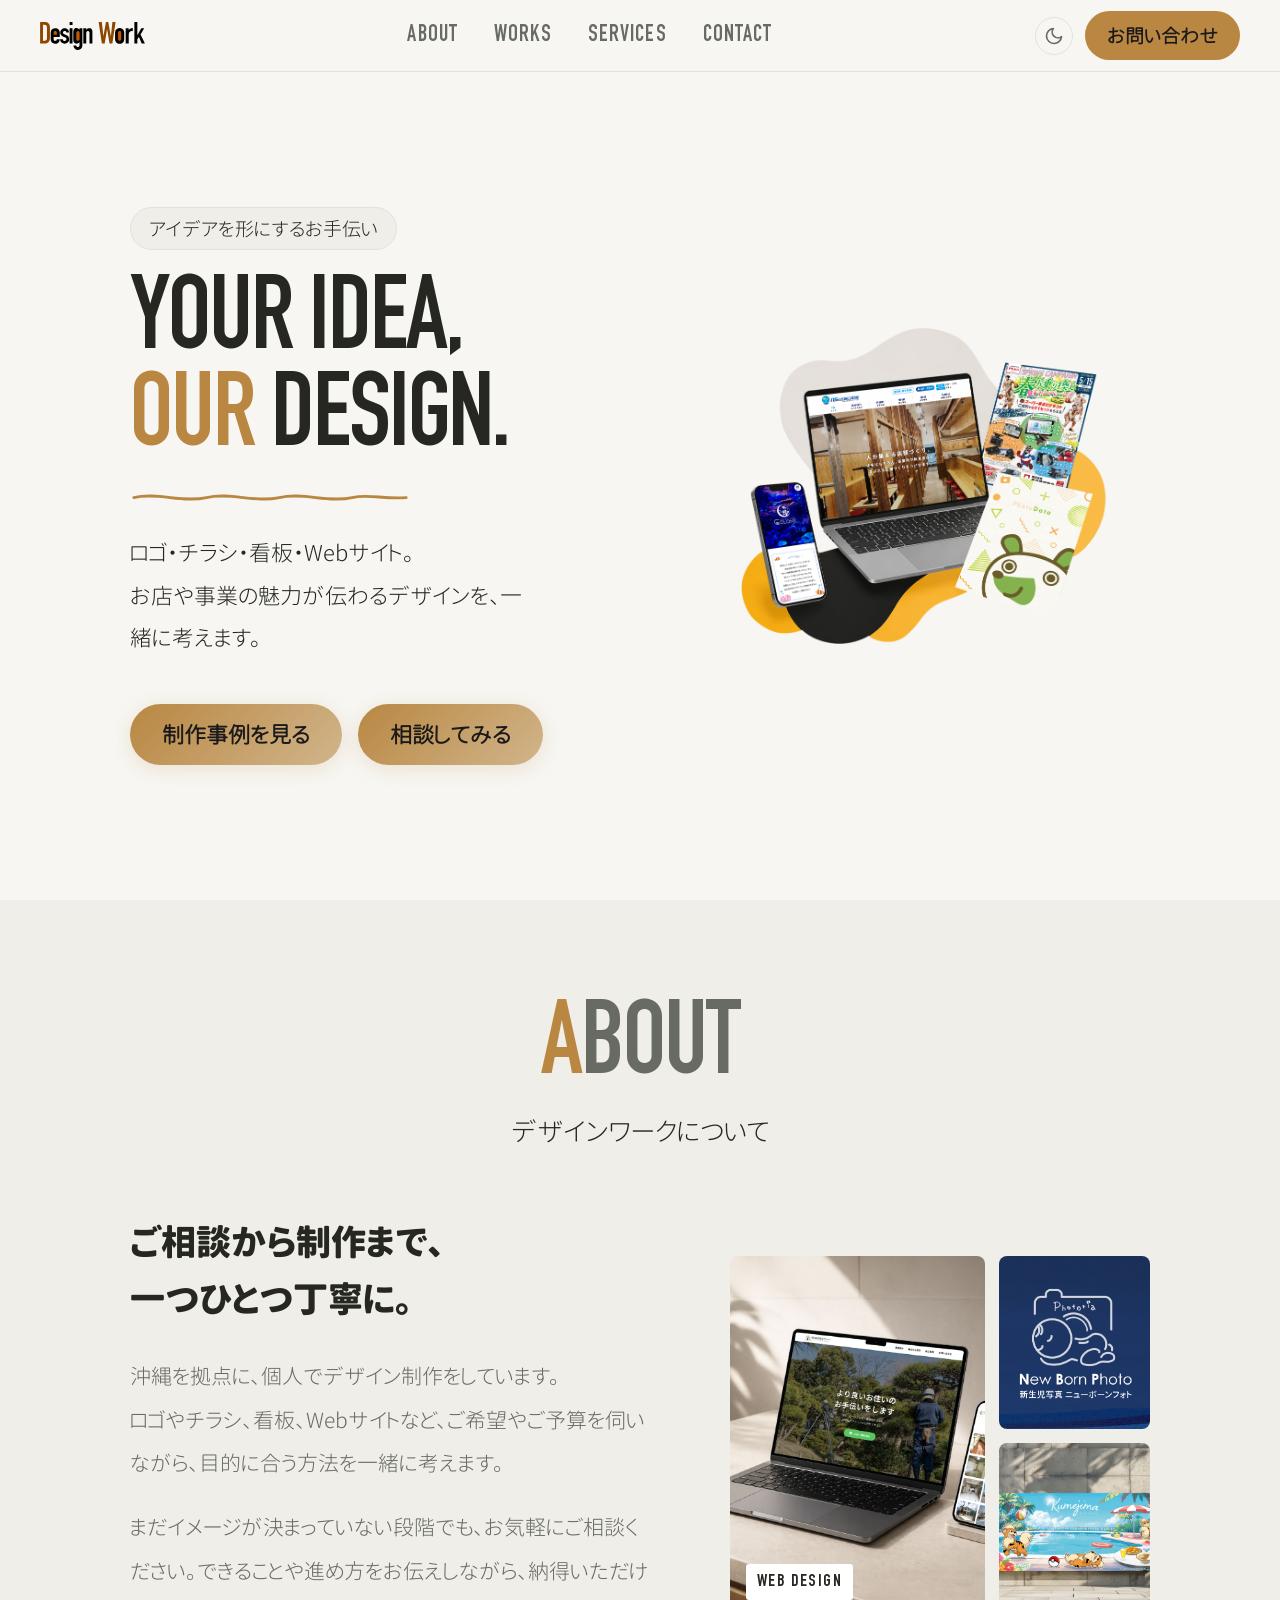
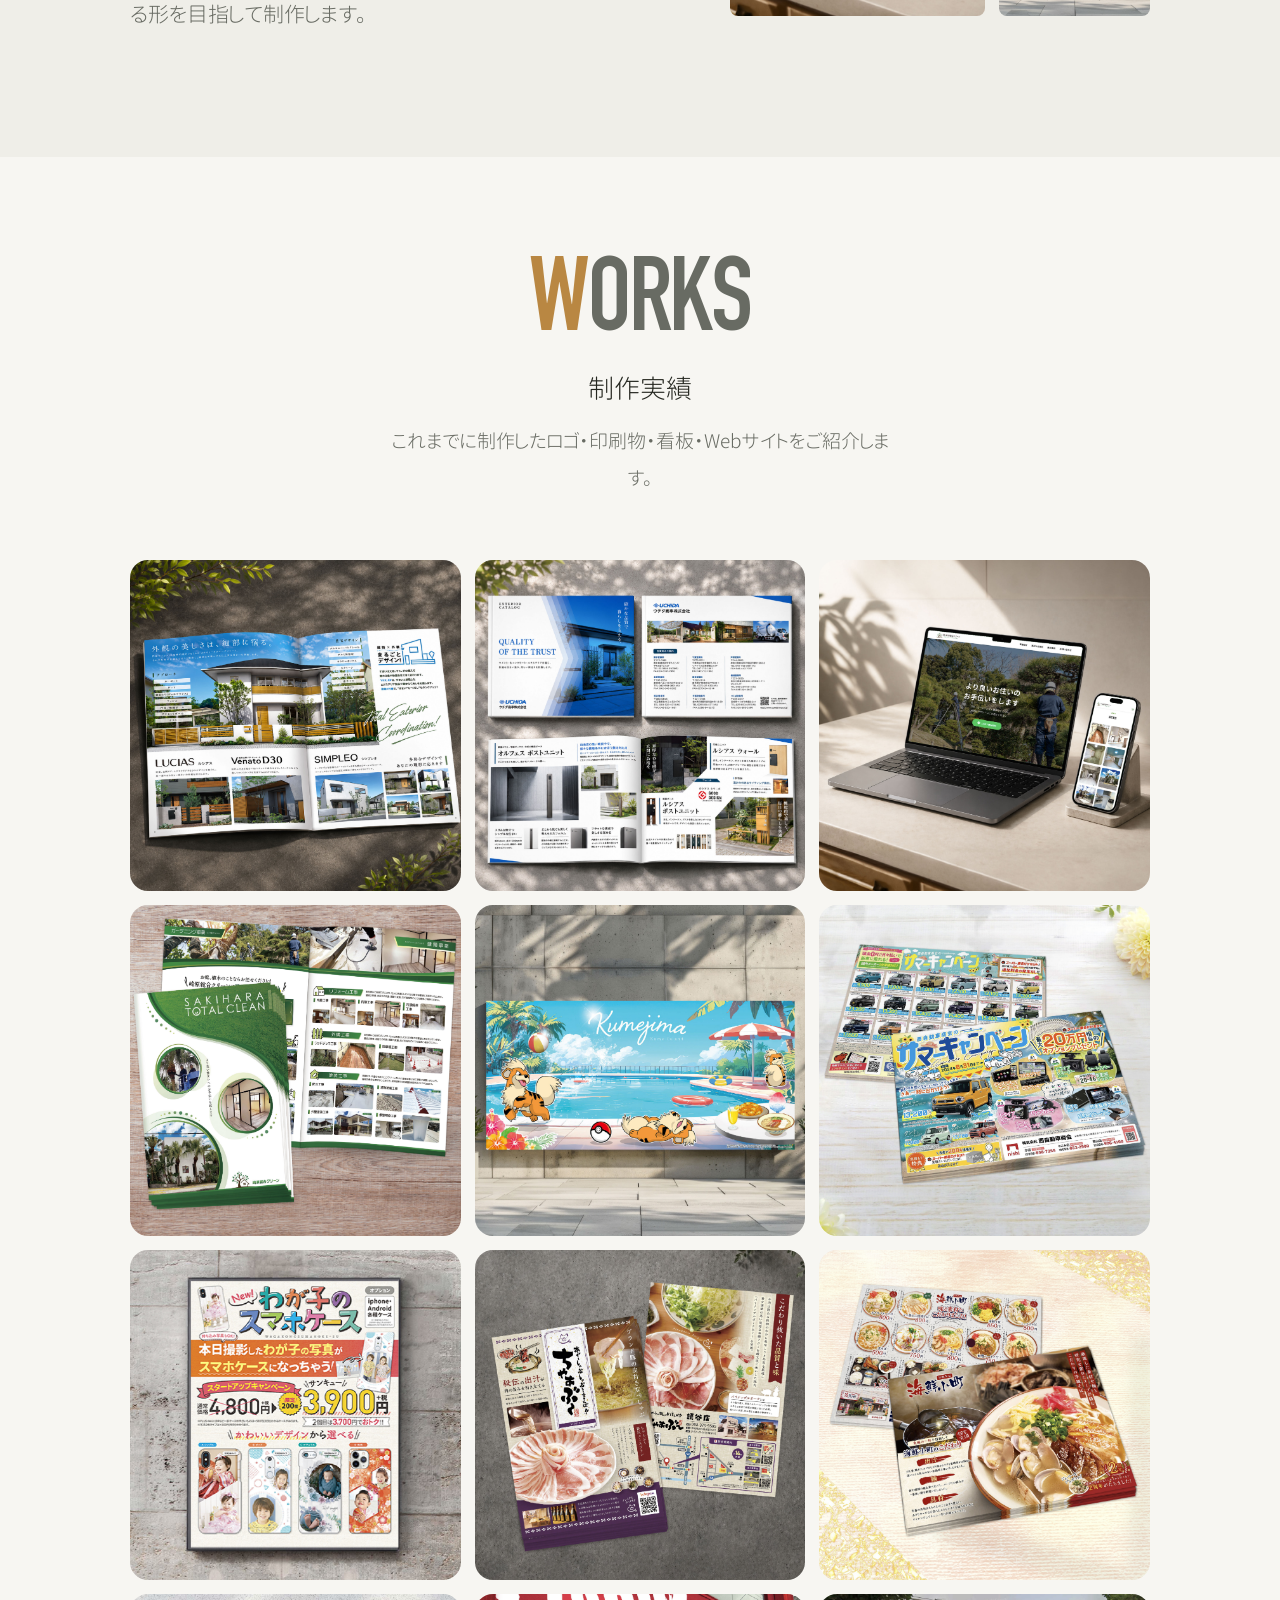
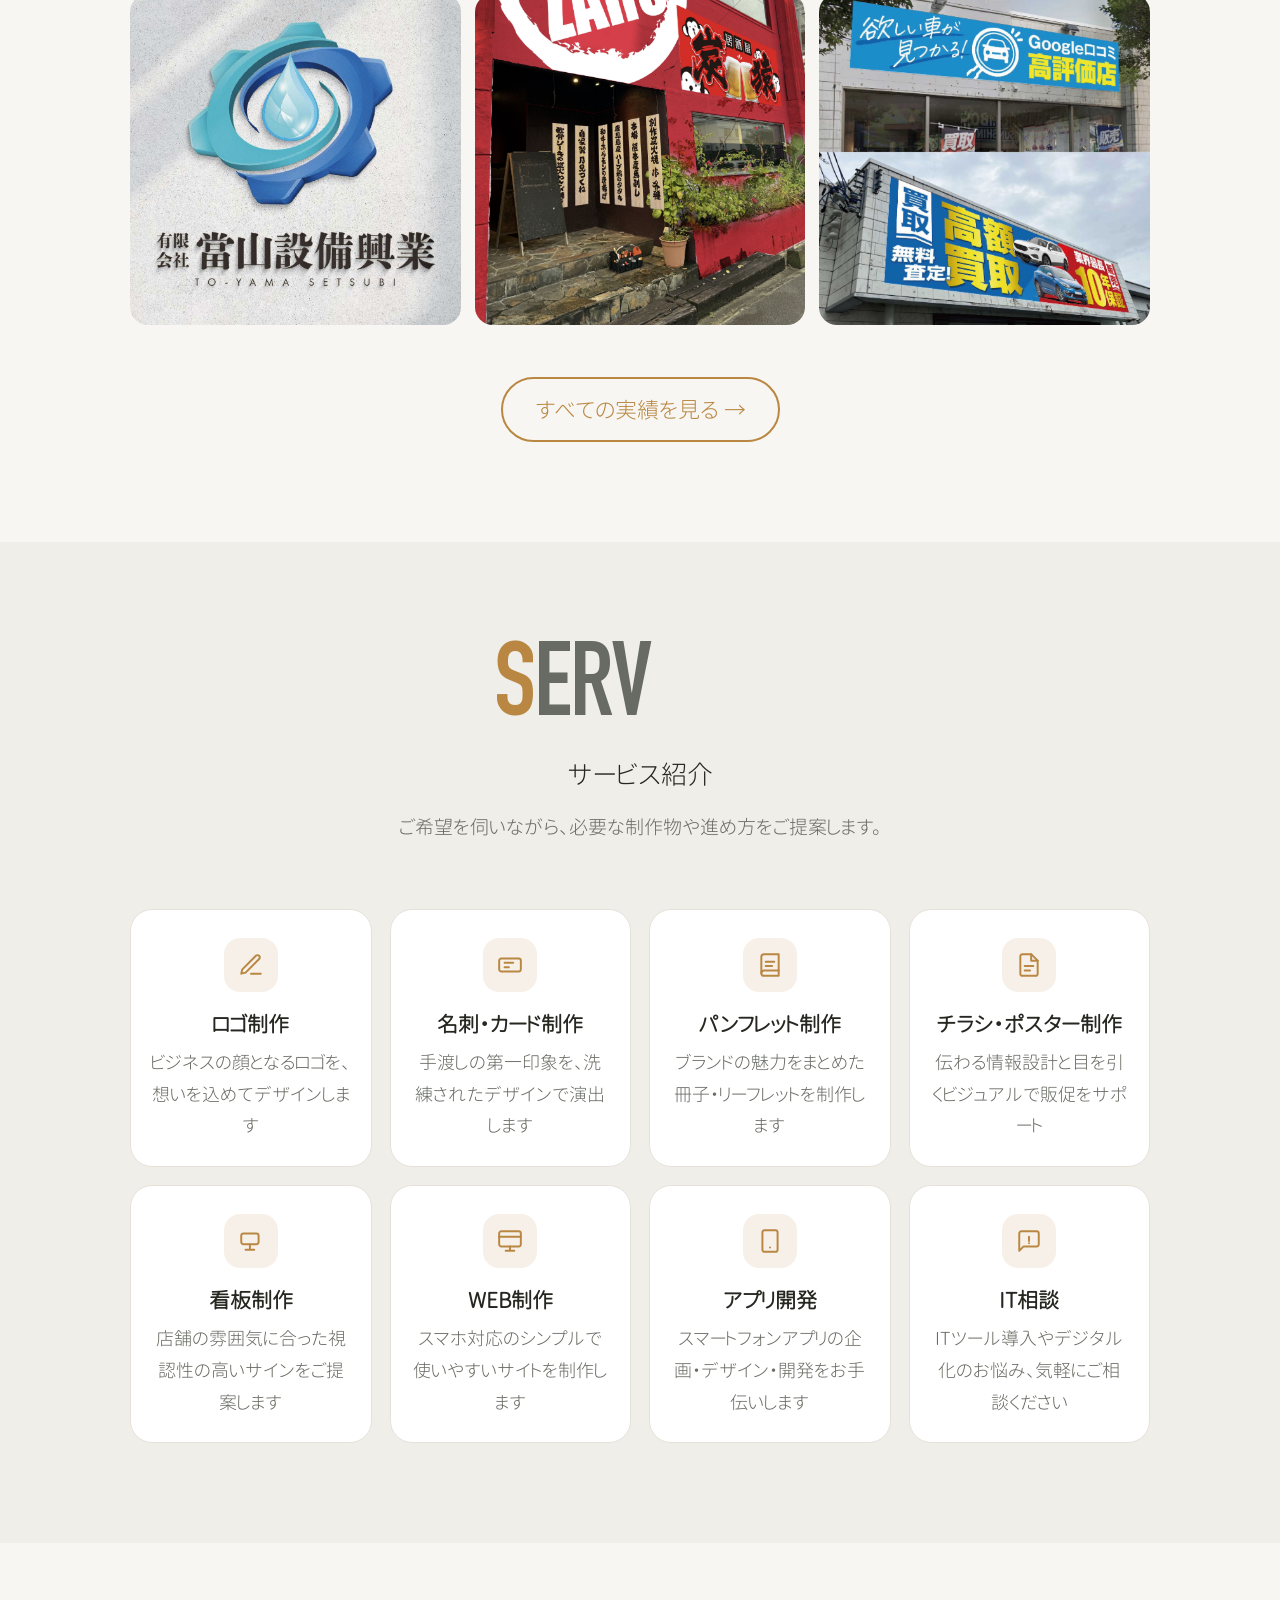
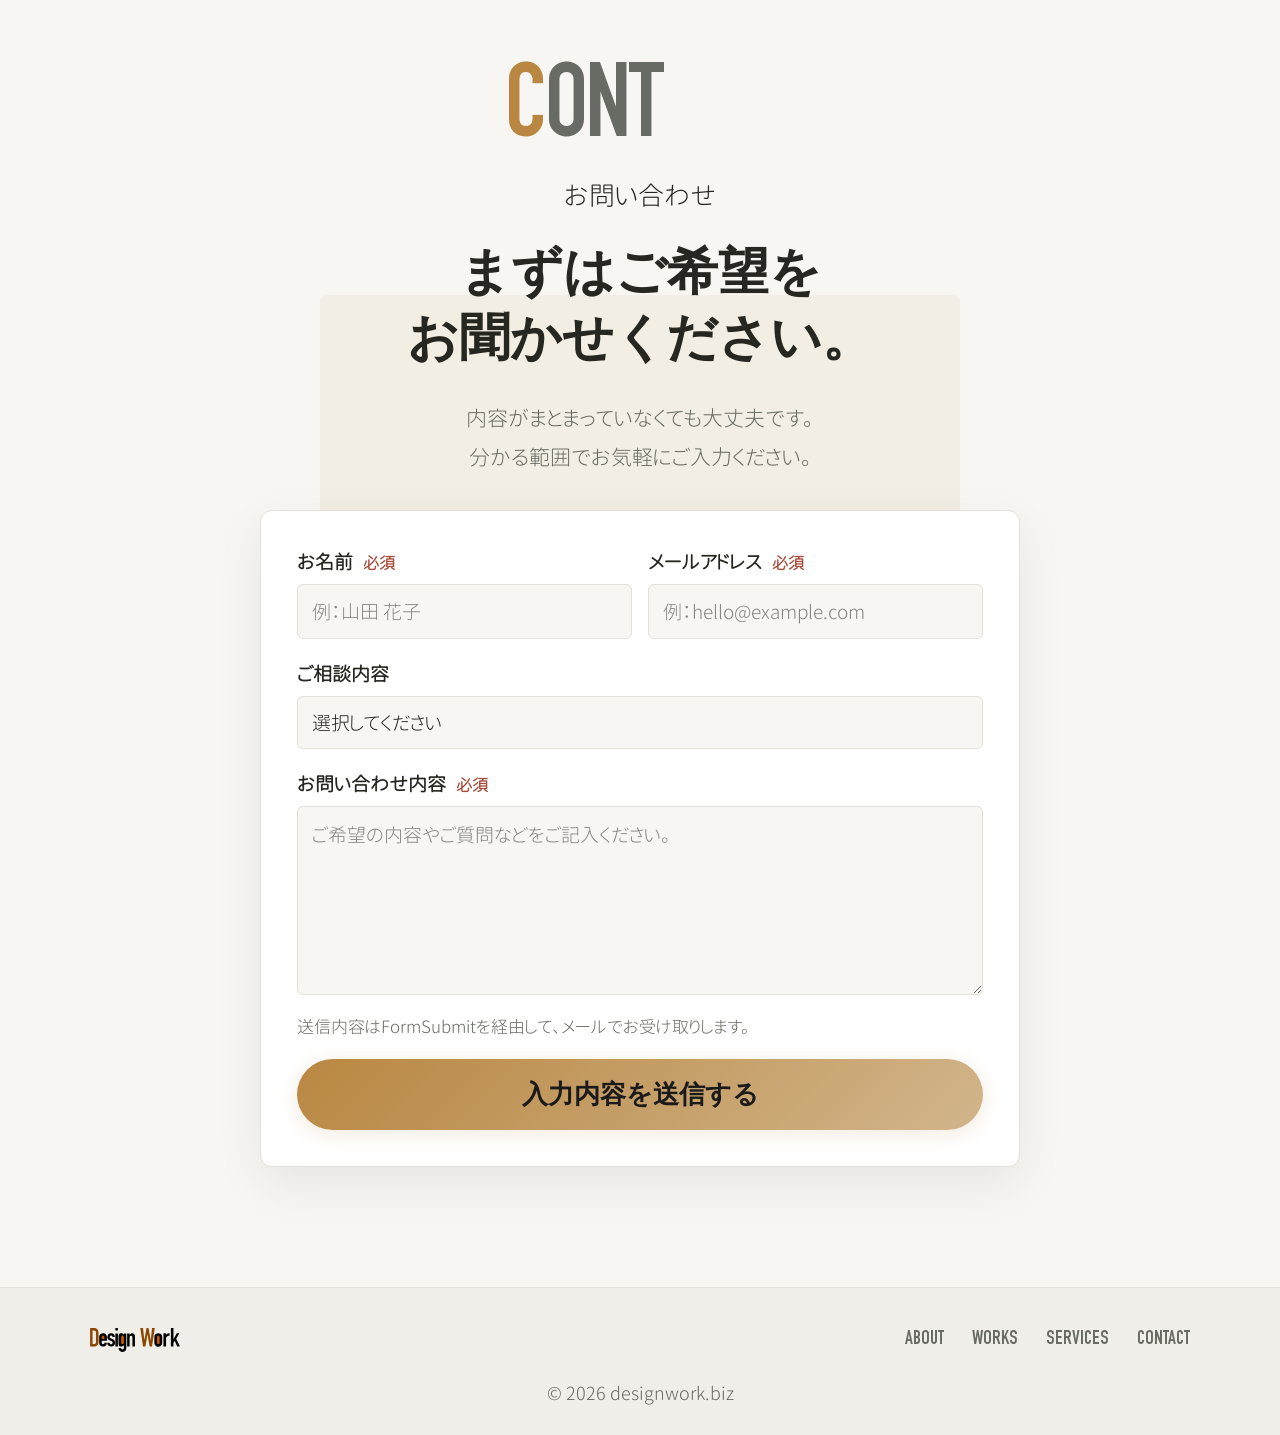
==== commit 62af1d2c: "Improve hero contact button contrast Co-authored-by: Copilot <223556219+Copilot@users.noreply.github" ====
--- a/index.html
+++ b/index.html
@@ -82,7 +82,7 @@
           <p class="hero_sub">ロゴ・チラシ・看板・Webサイト。<br>お店や事業の魅力が伝わるデザインを、一緒に考えます。</p>
           <div class="hero_btns">
             <a href="works.html" class="btn btn_primary">制作事例を見る</a>
-            <a href="#contact" class="btn btn_ghost">相談してみる</a>
+            <a href="#contact" class="btn btn_primary">相談してみる</a>
           </div>
         </div>
 
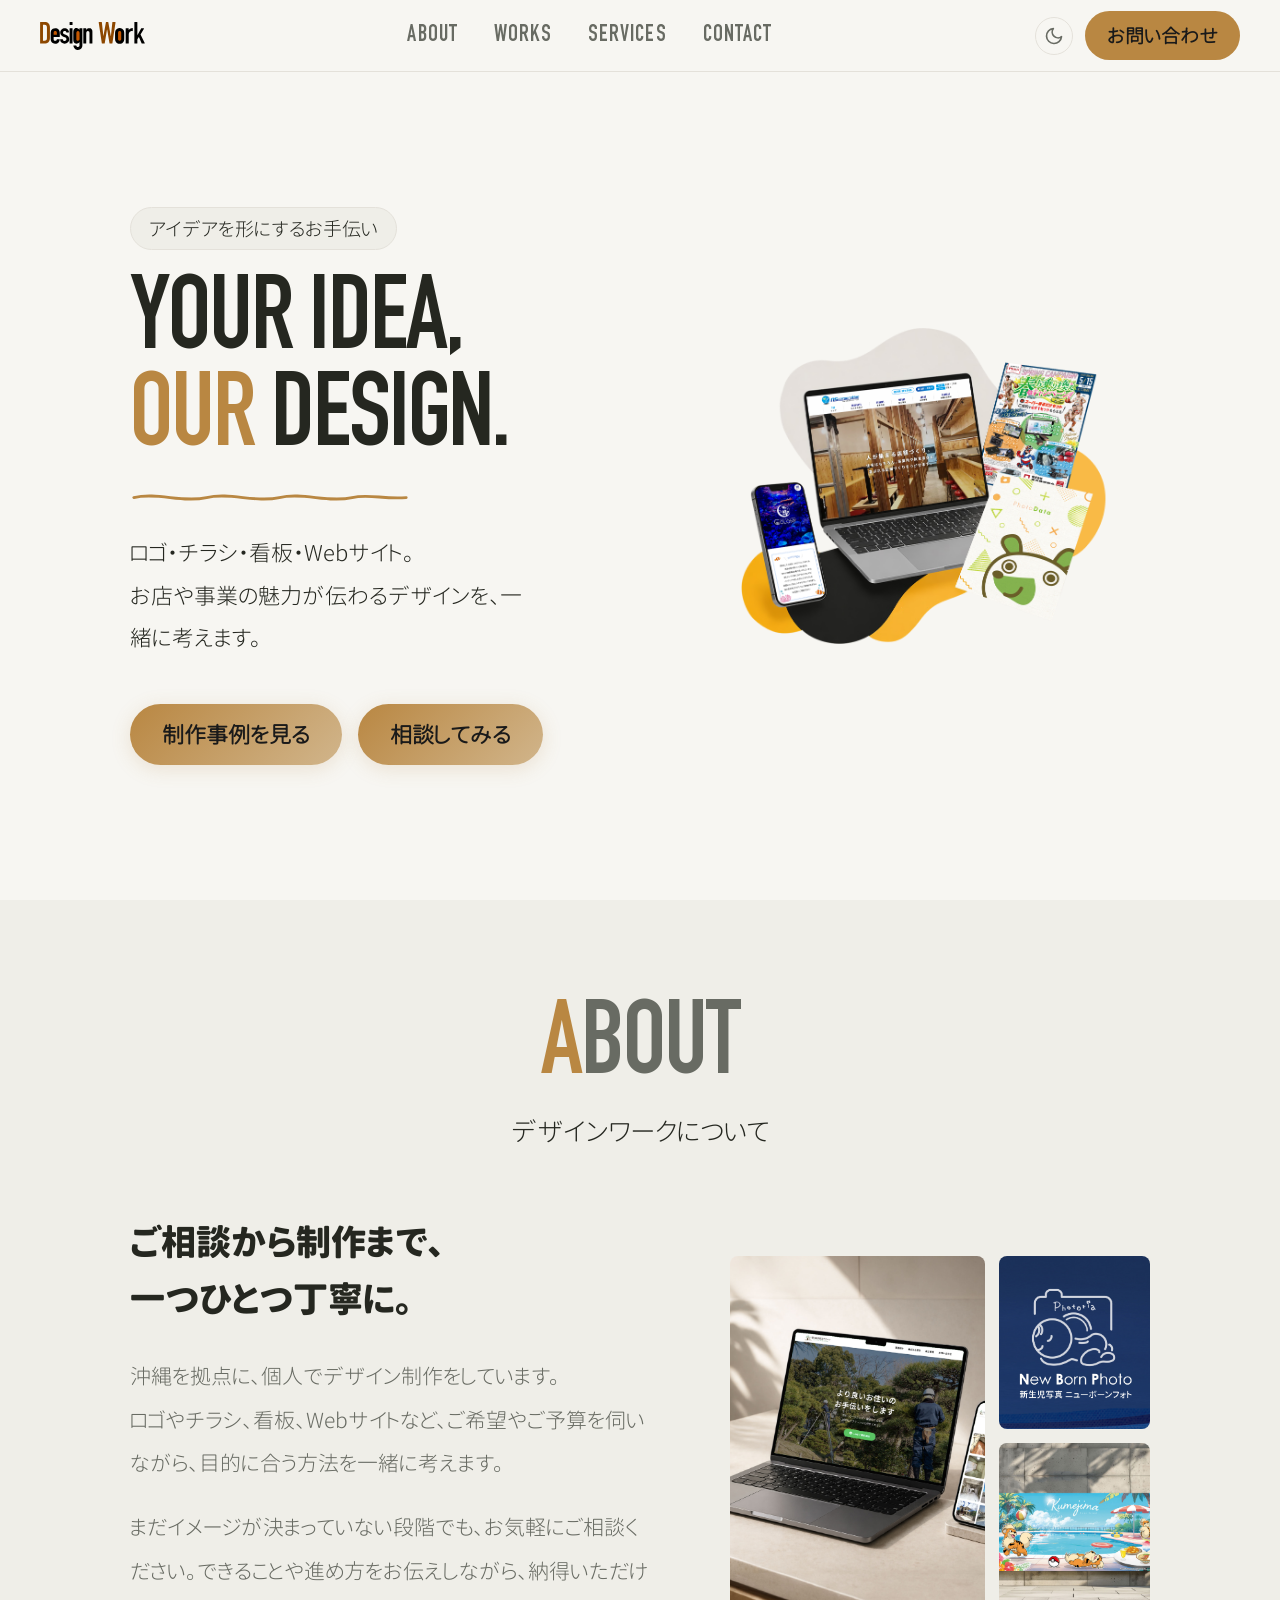
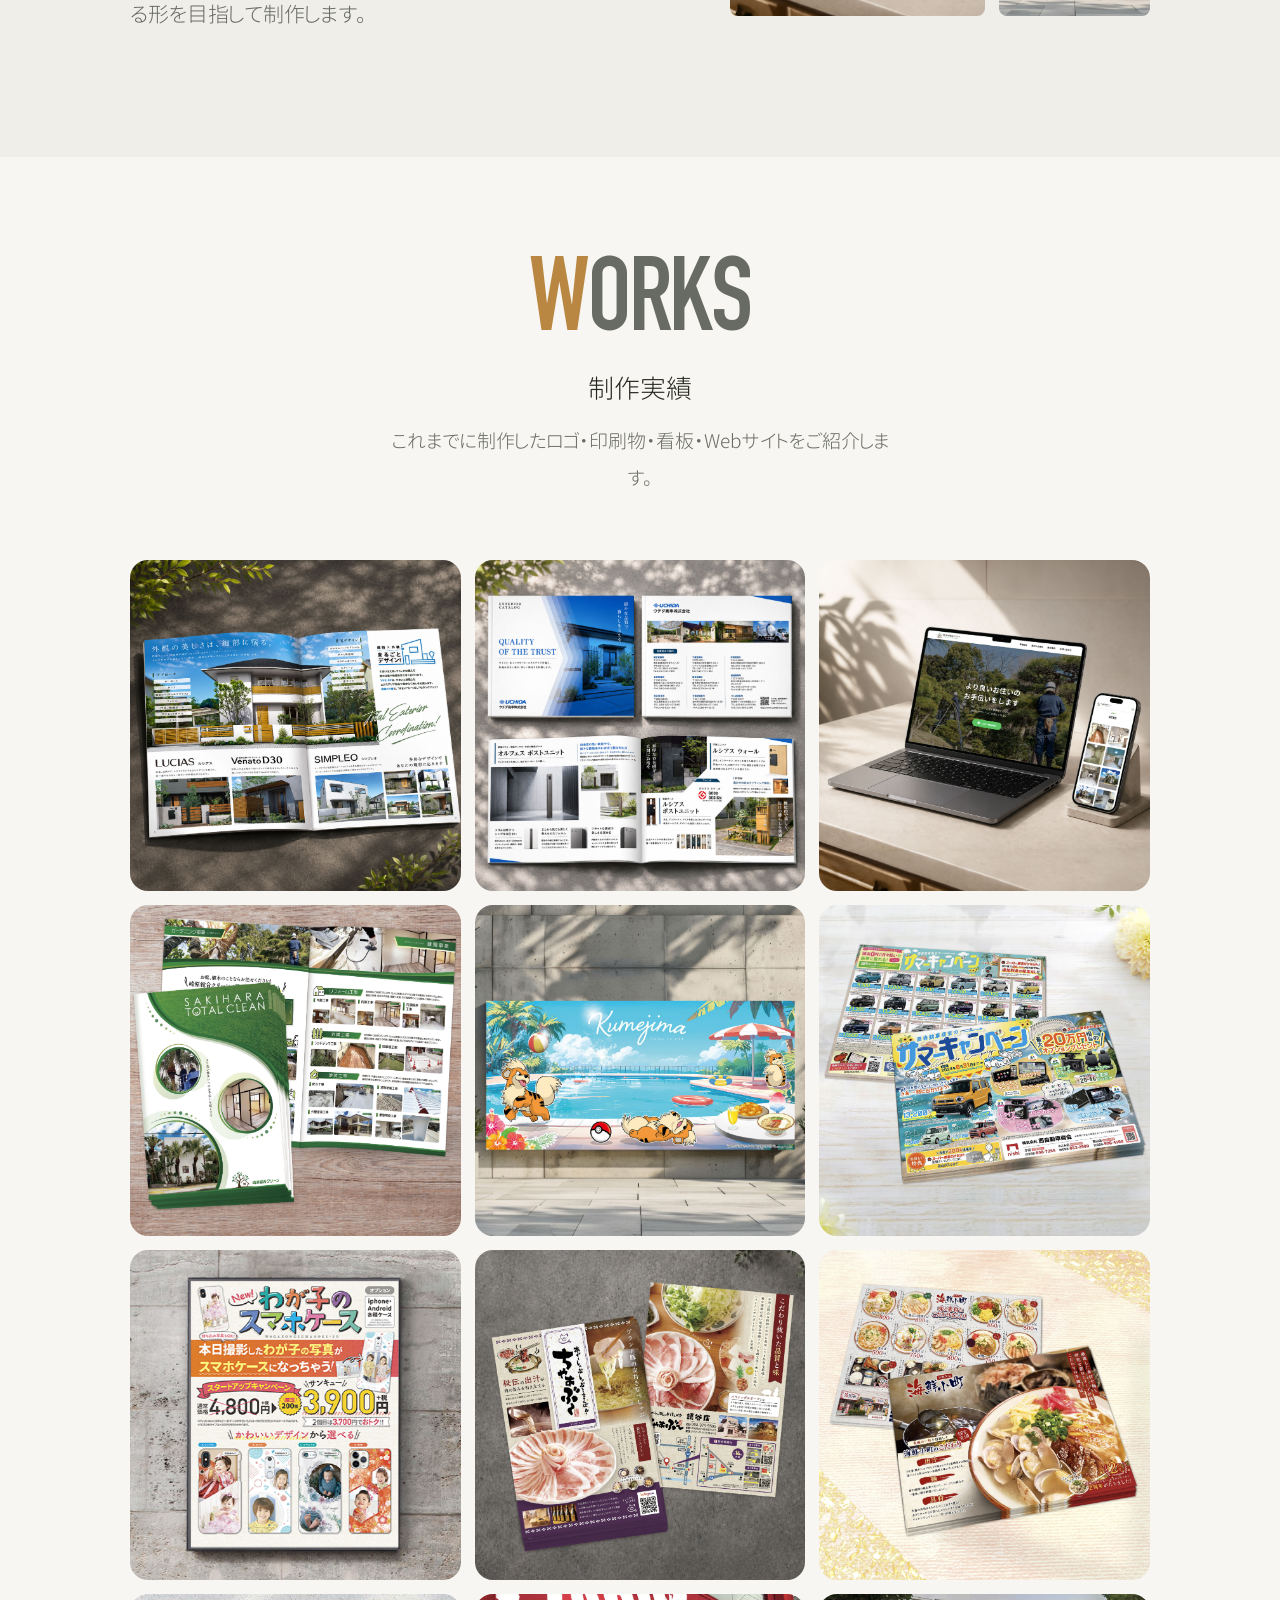
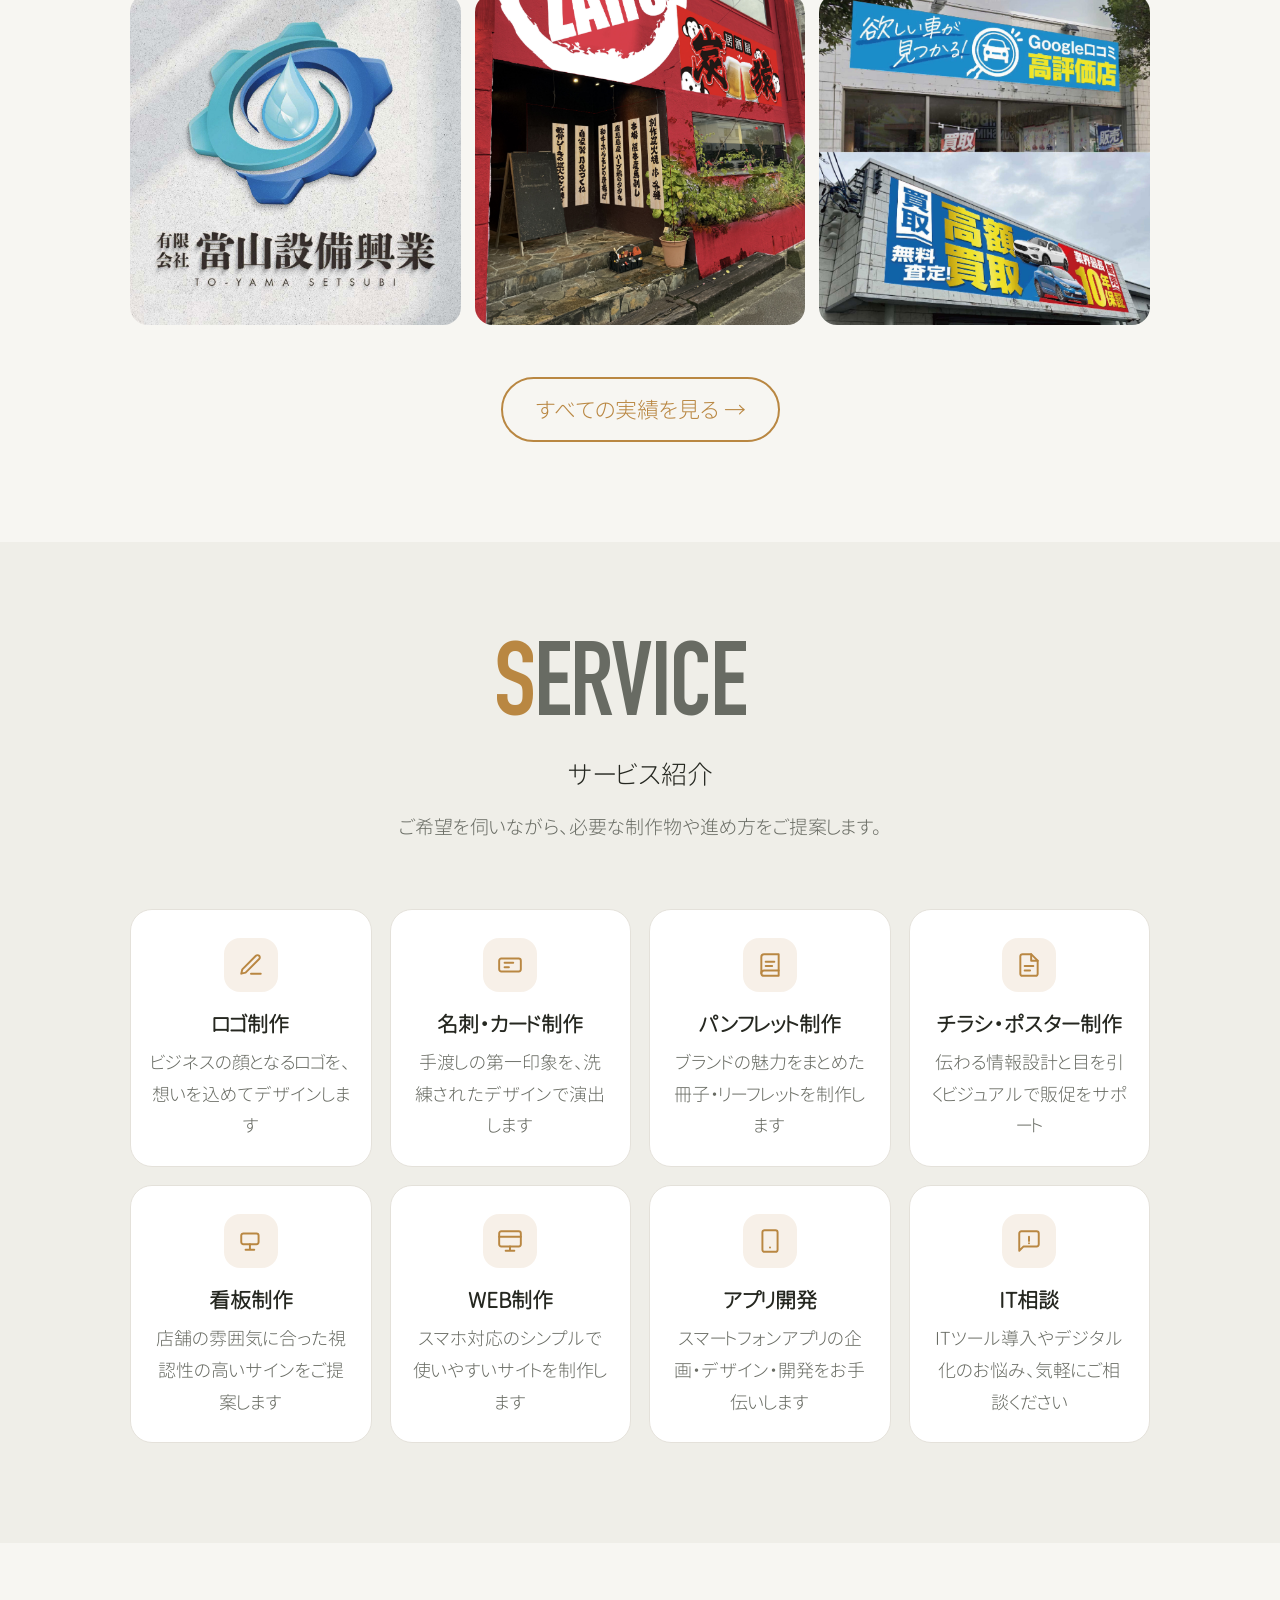
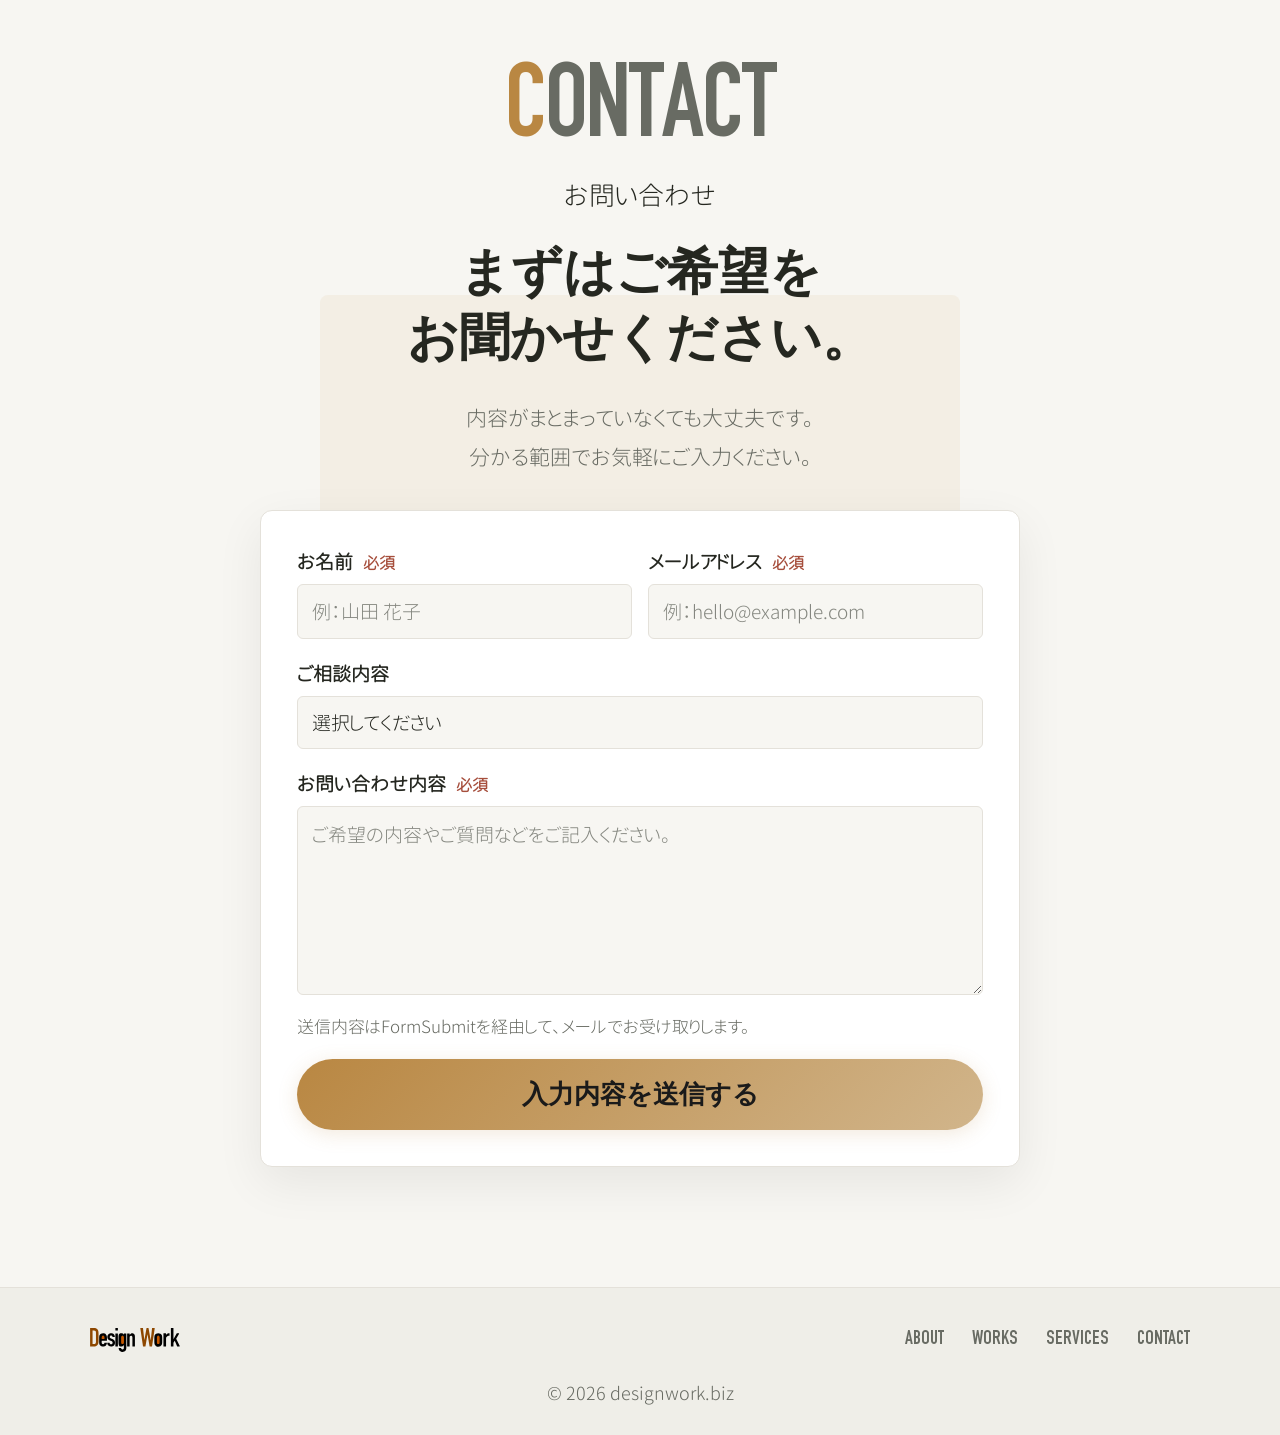
==== commit 4dea172f: "Remove about visual label Co-authored-by: Copilot <223556219+Copilot@users.noreply.github.com>" ====
--- a/index.html
+++ b/index.html
@@ -131,7 +131,6 @@
           <div class="about_visual">
             <div class="about_visual_main">
               <img src="assets/works/img_web_2603_(株)崎原トータルクリーン.jpg" alt="Webサイトの制作実績">
-              <span>WEB DESIGN</span>
             </div>
             <div class="about_visual_side">
               <img src="assets/works/img_logo_2003_photoria.jpg" alt="ロゴの制作実績">
--- a/assets/css/__index.css
+++ b/assets/css/__index.css
@@ -233,18 +233,6 @@
   width: 100%;
   height: 100%;
   object-fit: cover;
-}
-
-.about_visual_main span {
-  position: absolute;
-  left: 16px;
-  bottom: 16px;
-  padding: 7px 11px;
-  border-radius: 3px;
-  background: var(--card-bg);
-  color: var(--text);
-  font: 1.1rem 'DINFont', sans-serif;
-  letter-spacing: 0.08em;
 }
 
 .about_visual_side {
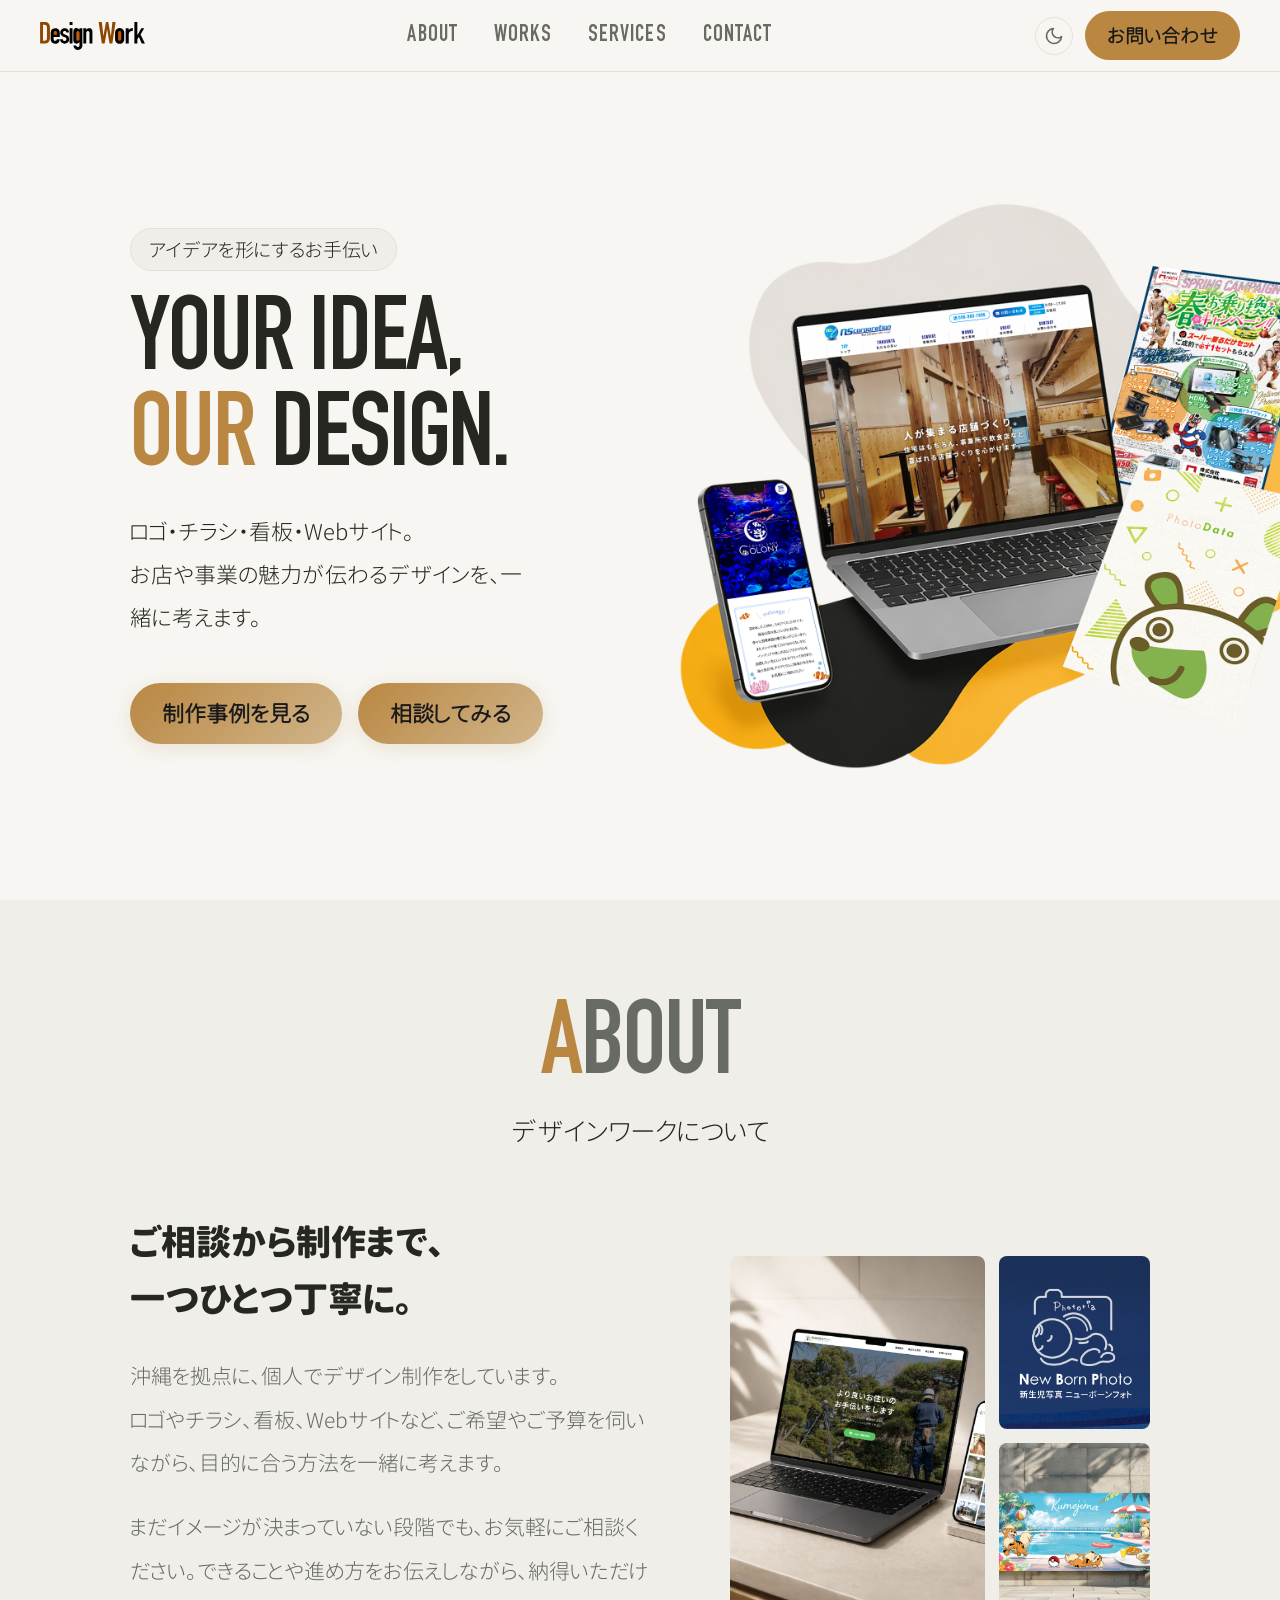
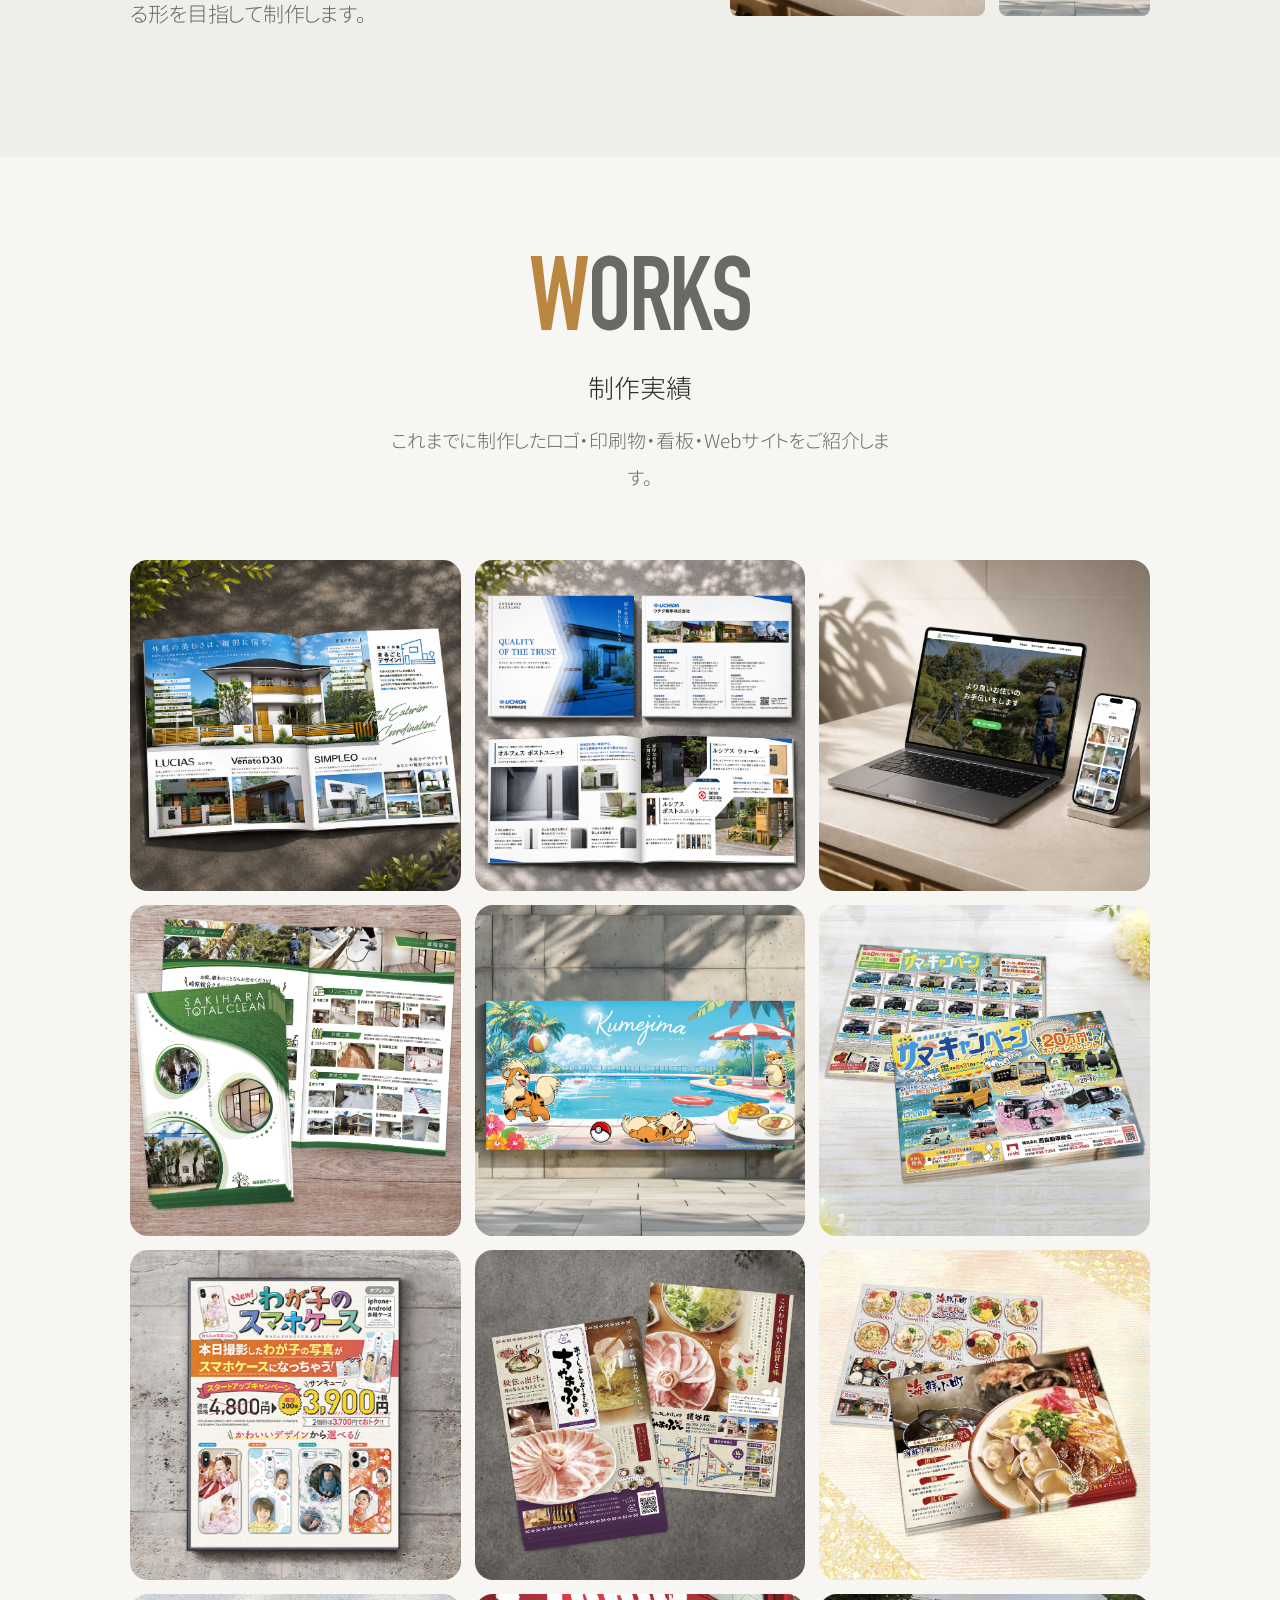
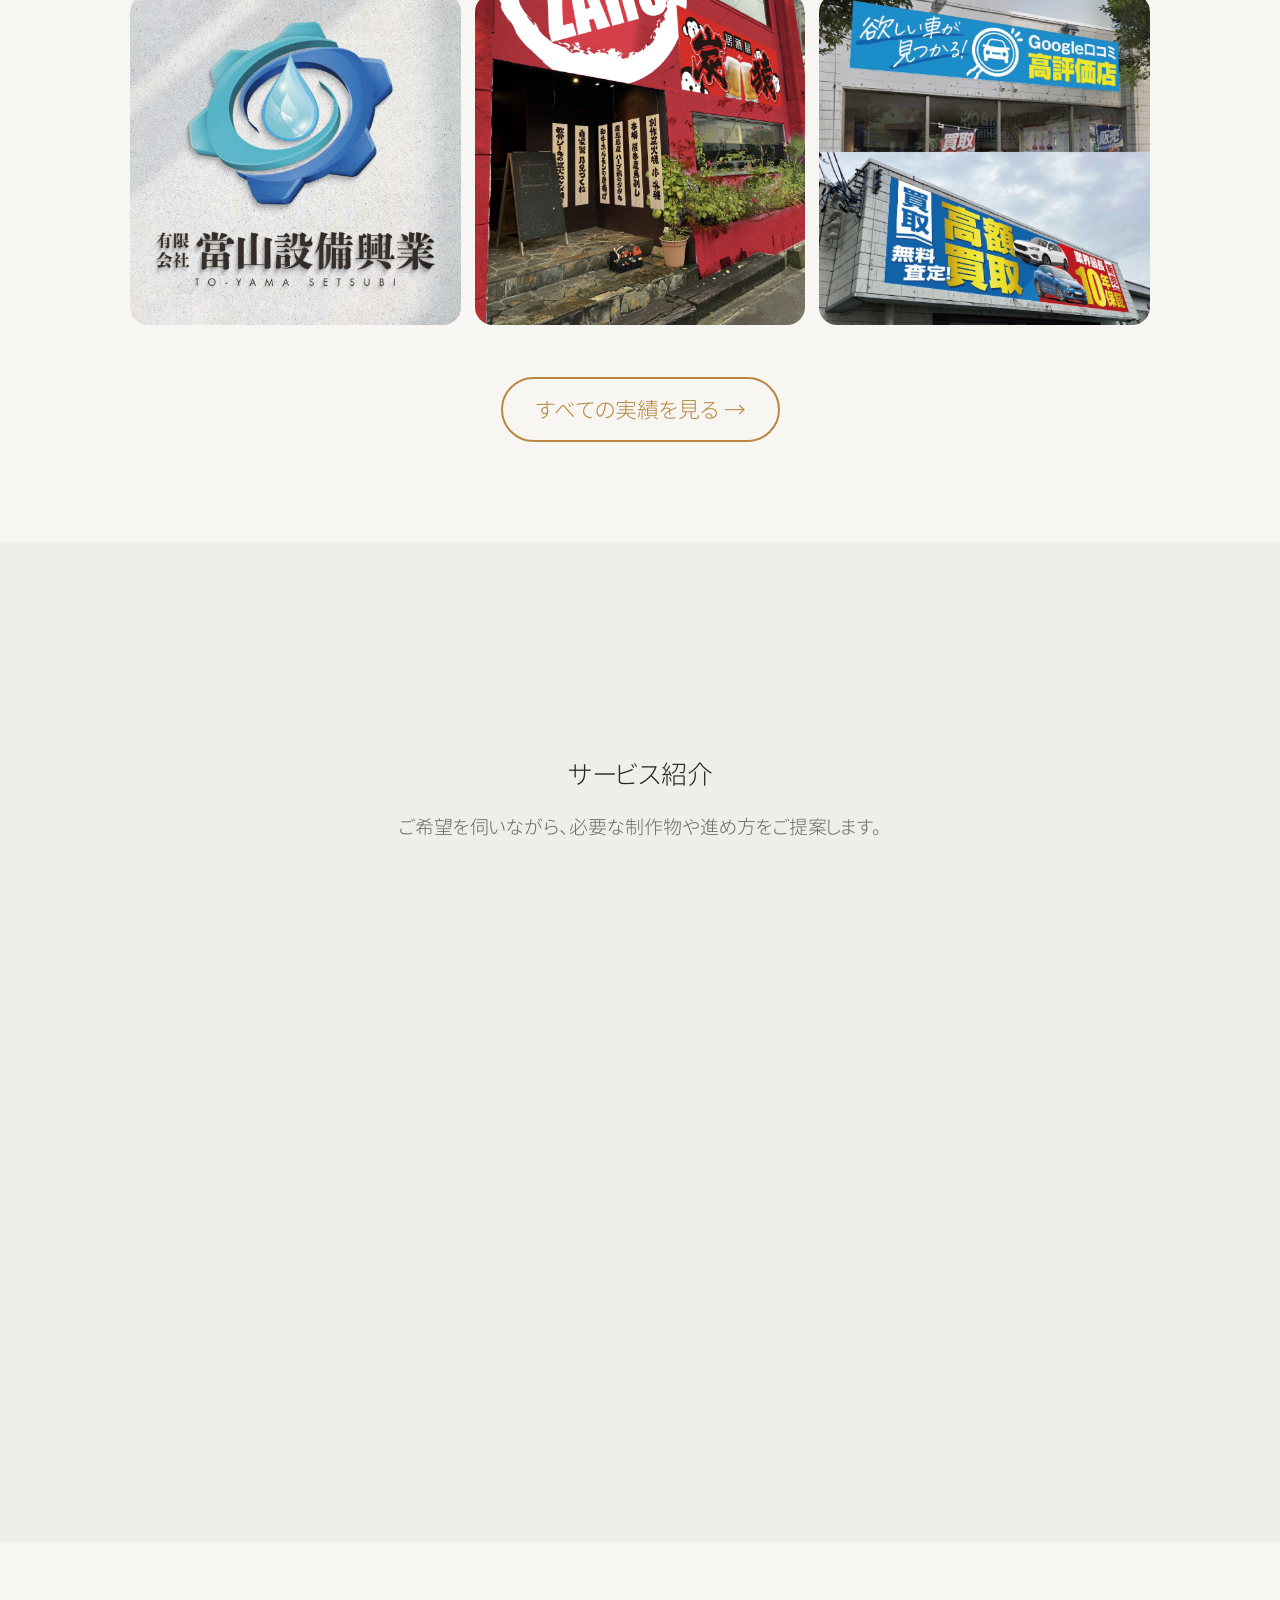
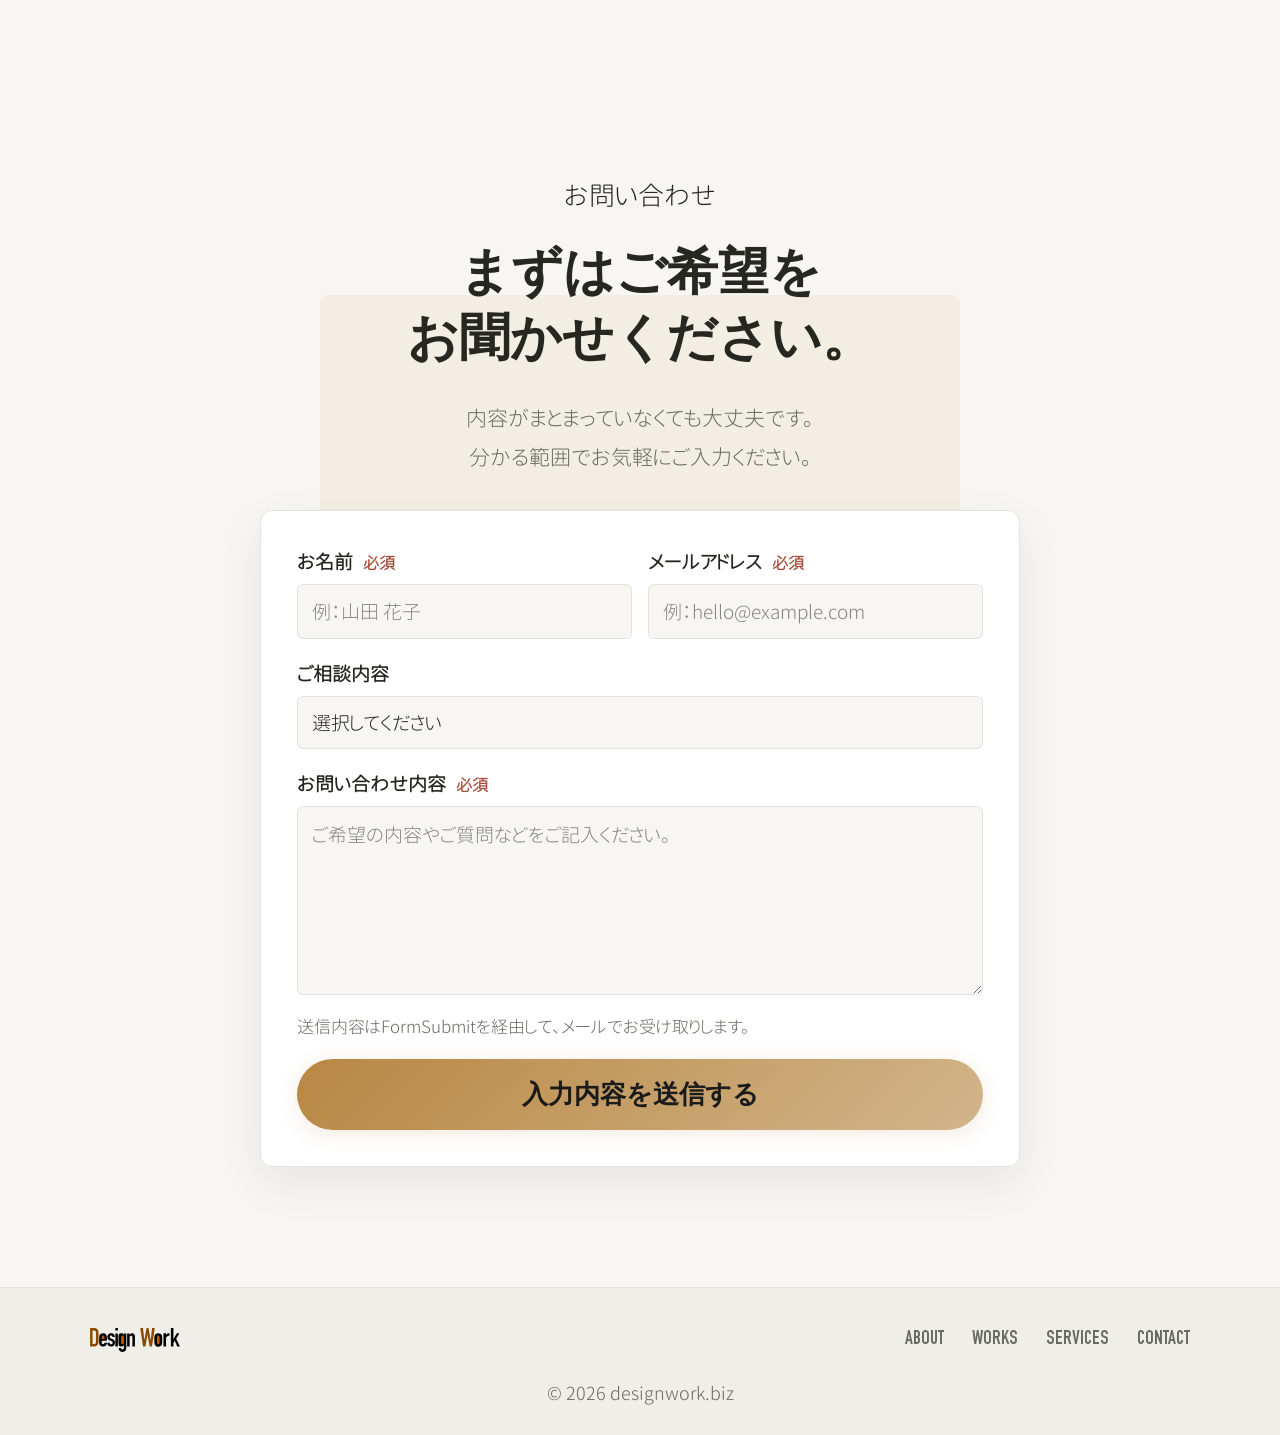
==== commit 1439d4eb: "Remove hero wave decoration Co-authored-by: Copilot <223556219+Copilot@users.noreply.github.com>" ====
--- a/index.html
+++ b/index.html
@@ -75,10 +75,6 @@
             YOUR IDEA,<br>
             <em>OUR</em> DESIGN.
           </h1>
-          <svg class="hero_wave" viewBox="0 0 300 14" xmlns="http://www.w3.org/2000/svg">
-            <path d="M4,7 C30,1 56,13 82,7 C108,1 134,13 160,7 C186,1 212,13 238,7 C256,3 272,9 296,7"
-                  stroke="currentColor" stroke-width="3" fill="none" stroke-linecap="round"/>
-          </svg>
           <p class="hero_sub">ロゴ・チラシ・看板・Webサイト。<br>お店や事業の魅力が伝わるデザインを、一緒に考えます。</p>
           <div class="hero_btns">
             <a href="works.html" class="btn btn_primary">制作事例を見る</a>
--- a/assets/css/__index.css
+++ b/assets/css/__index.css
@@ -9,6 +9,7 @@
   display: flex;
   align-items: center;
   padding-top: 72px;
+  overflow-x: clip;
 }
 
 .hero_bg {
@@ -40,8 +41,11 @@
 }
 
 .hero_text {
-  flex: 1;
+  flex: 0 1 60%;
+  max-width: 620px;
   min-width: 0;
+  position: relative;
+  z-index: 2;
 }
 
 .hero_label {
@@ -71,14 +75,6 @@
   color: var(--accent);
 }
 
-.hero_wave {
-  width: min(280px, 75%);
-  height: auto;
-  display: block;
-  margin-bottom: 28px;
-  color: var(--accent);
-}
-
 .hero_sub {
   font-size: 1.4rem;
   color: var(--text);
@@ -94,21 +90,28 @@
 }
 
 .hero_visual {
-  flex: 0 0 420px;
-  position: relative;
+  position: absolute;
+  top: 50%;
+  right: -150px;
+  z-index: 1;
+  width: min(60vw, 680px);
+  display: flex;
+  justify-content: center;
+  transform: translateY(-50%);
+  pointer-events: none;
 }
 
 .hero_blob_img {
-  width: min(100%, 380px);
-  aspect-ratio: 0.8;
+  width: 100%;
+  aspect-ratio: 1650 / 1368;
   height: auto;
   position: relative;
-  z-index: -1;
+  z-index: 0;
 }
 .hero_blob_img img {
   width: 100%;
   height: 100%;
-  object-fit: contain;
+  object-fit: cover;
   object-position: center;
   overflow: visible;
 }
@@ -546,18 +549,32 @@
     text-align: center;
   }
   .hero_text { order: 1; }
+  .hero_text {
+    flex: none;
+    width: 100%;
+    max-width: none;
+  }
+  .hero_sub {
+    margin-right: auto;
+    margin-left: auto;
+    text-align: center;
+  }
   .hero_visual {
-    order: 0;
-    flex: none;
+    position: relative;
+    top: auto;
+    right: auto;
+    z-index: 0;
     width: min(100%, 380px);
     height: auto;
     display: flex;
     justify-content: center;
+    transform: none;
   }
   .hero_blob_img {
     width: min(100%, 300px);
     margin: 0 auto;
   }
+  .hero_visual { order: 0; }
   .hero_btns { justify-content: center; }
   .about_content {
     flex-direction: column;
@@ -586,14 +603,32 @@
 @media (max-width: 480px) {
   .hero_container { padding: 96px 20px 52px; }
   .hero_visual { width: 100%; }
-  .hero_blob_img { width: min(78vw, 280px); }
+  .hero_blob_img { width: min(92vw, 340px); }
   .hero_title { font-size: clamp(4rem, 14vw, 6rem); }
   .hero_btns { flex-direction: column; align-items: center; }
   .btn { width: 100%; max-width: 280px; }
   .works_grid { gap: 8px; }
-  .about_visual { min-height: 240px; gap: 8px; }
-  .about_visual_main { min-height: 240px; }
-  .about_visual_side { gap: 8px; }
+  .about_visual {
+    min-height: 0;
+    flex-direction: column;
+    gap: 8px;
+  }
+  .about_visual_main {
+    flex: none;
+    width: 100%;
+    min-height: 0;
+    aspect-ratio: 1.45;
+  }
+  .about_visual_side {
+    flex: none;
+    grid-template-columns: repeat(2, minmax(0, 1fr));
+    grid-template-rows: none;
+    gap: 8px;
+  }
+  .about_visual_side img {
+    height: auto;
+    aspect-ratio: 1.2;
+  }
   .about_lead { font-size: 1.9rem; }
   .contact_form_grid { grid-template-columns: 1fr; gap: 16px; }
   .contact_field_full { grid-column: auto; }
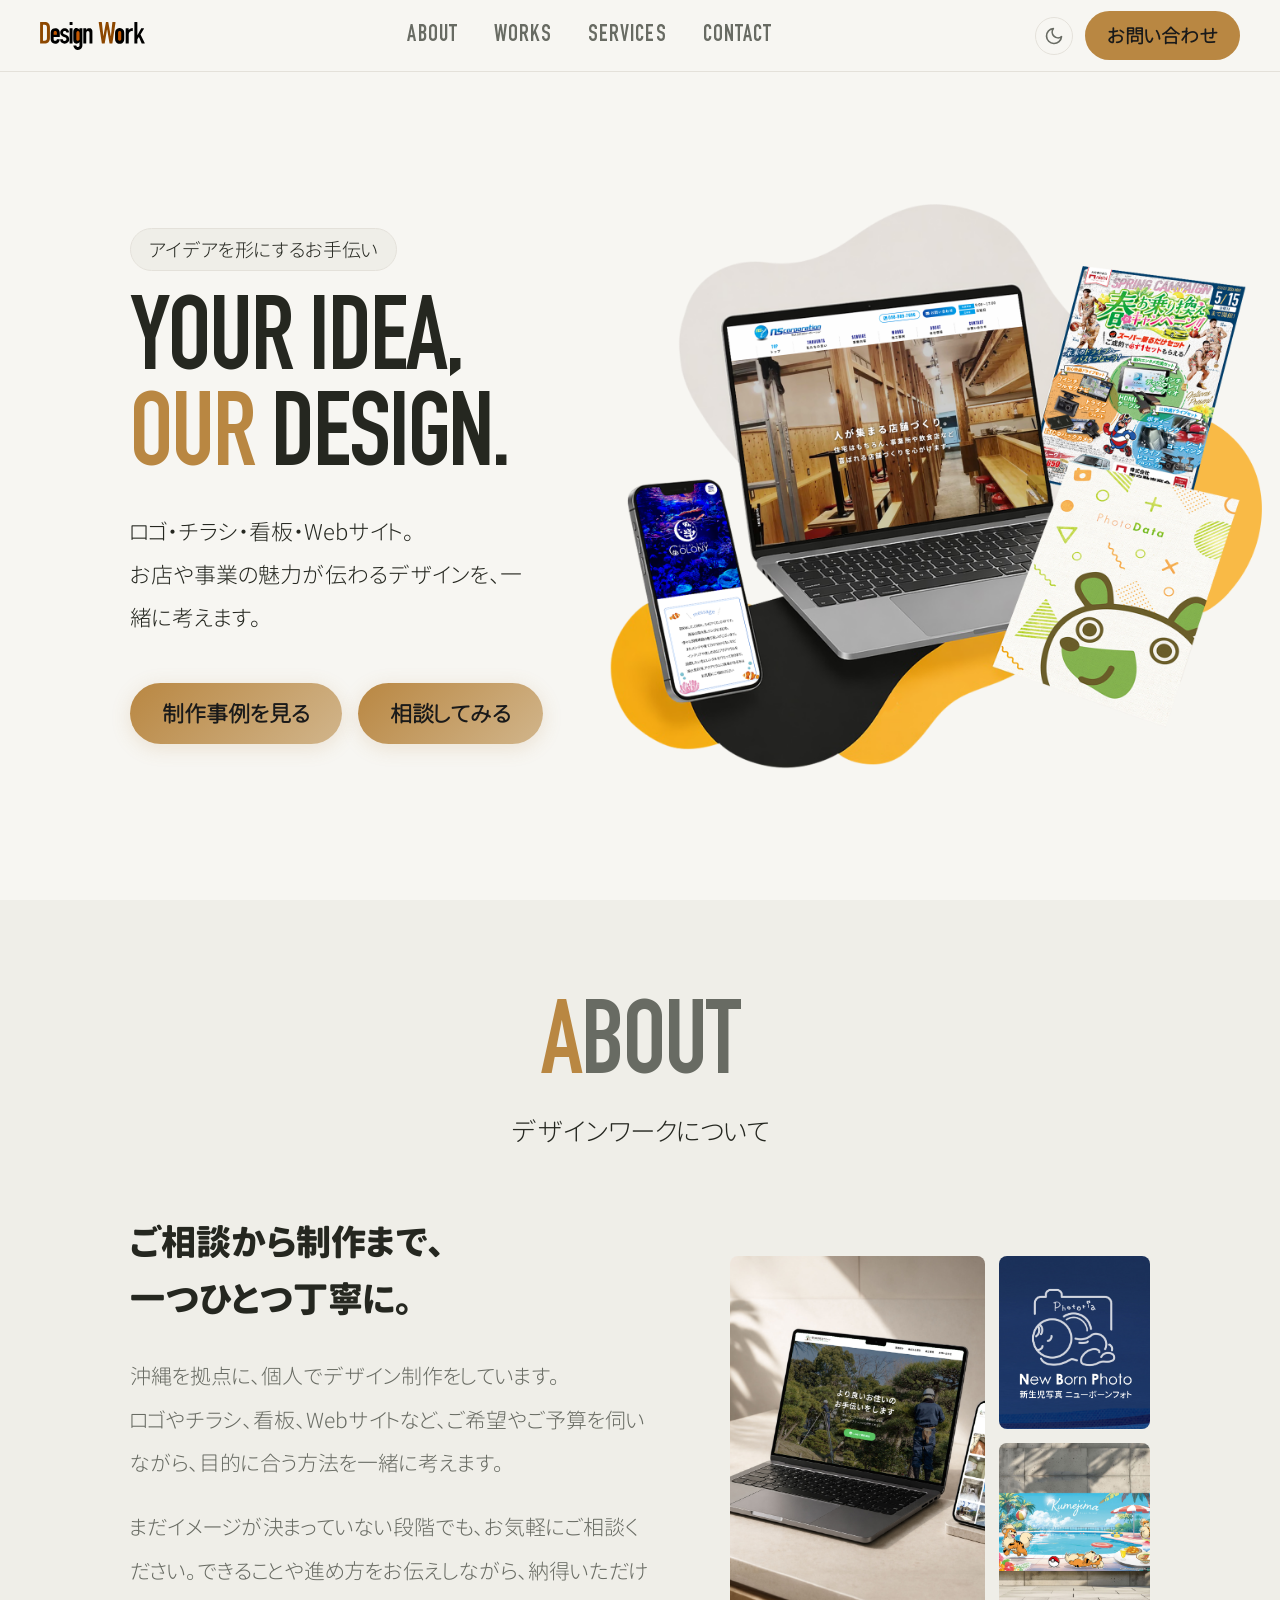
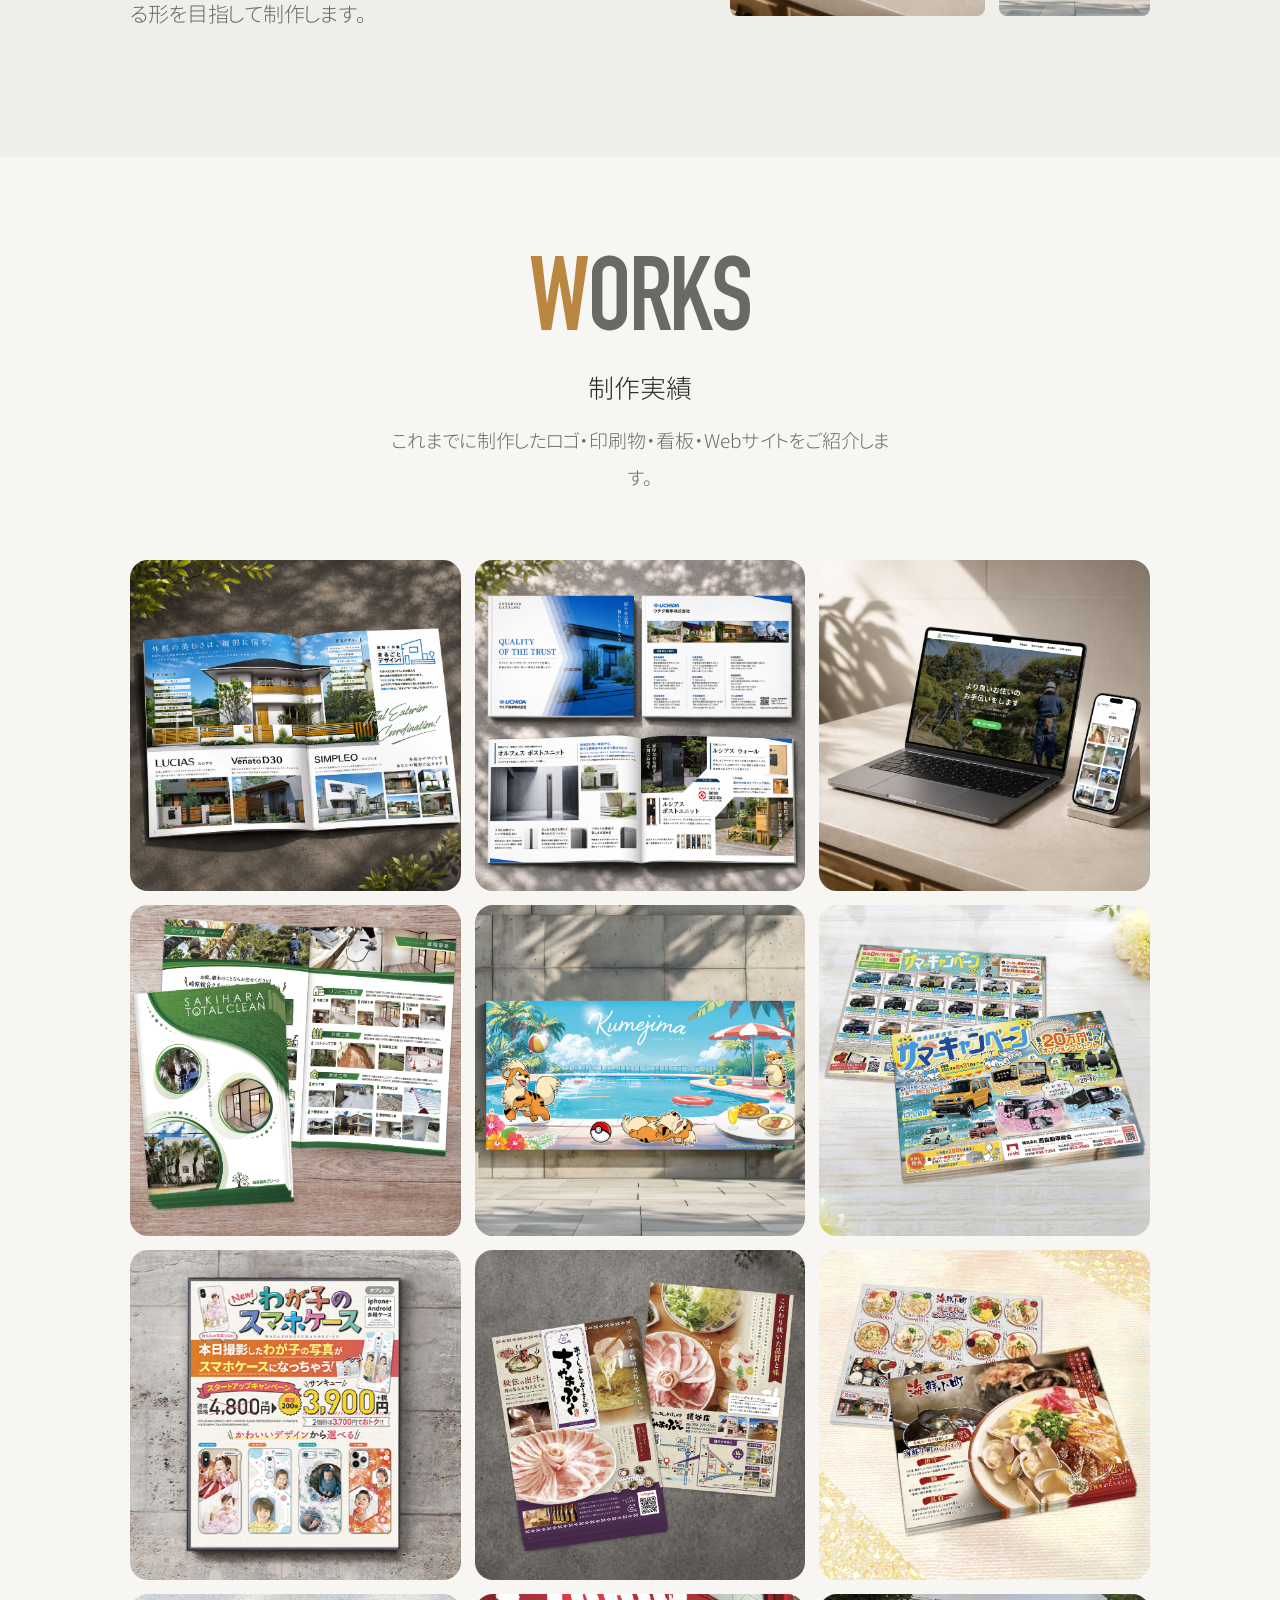
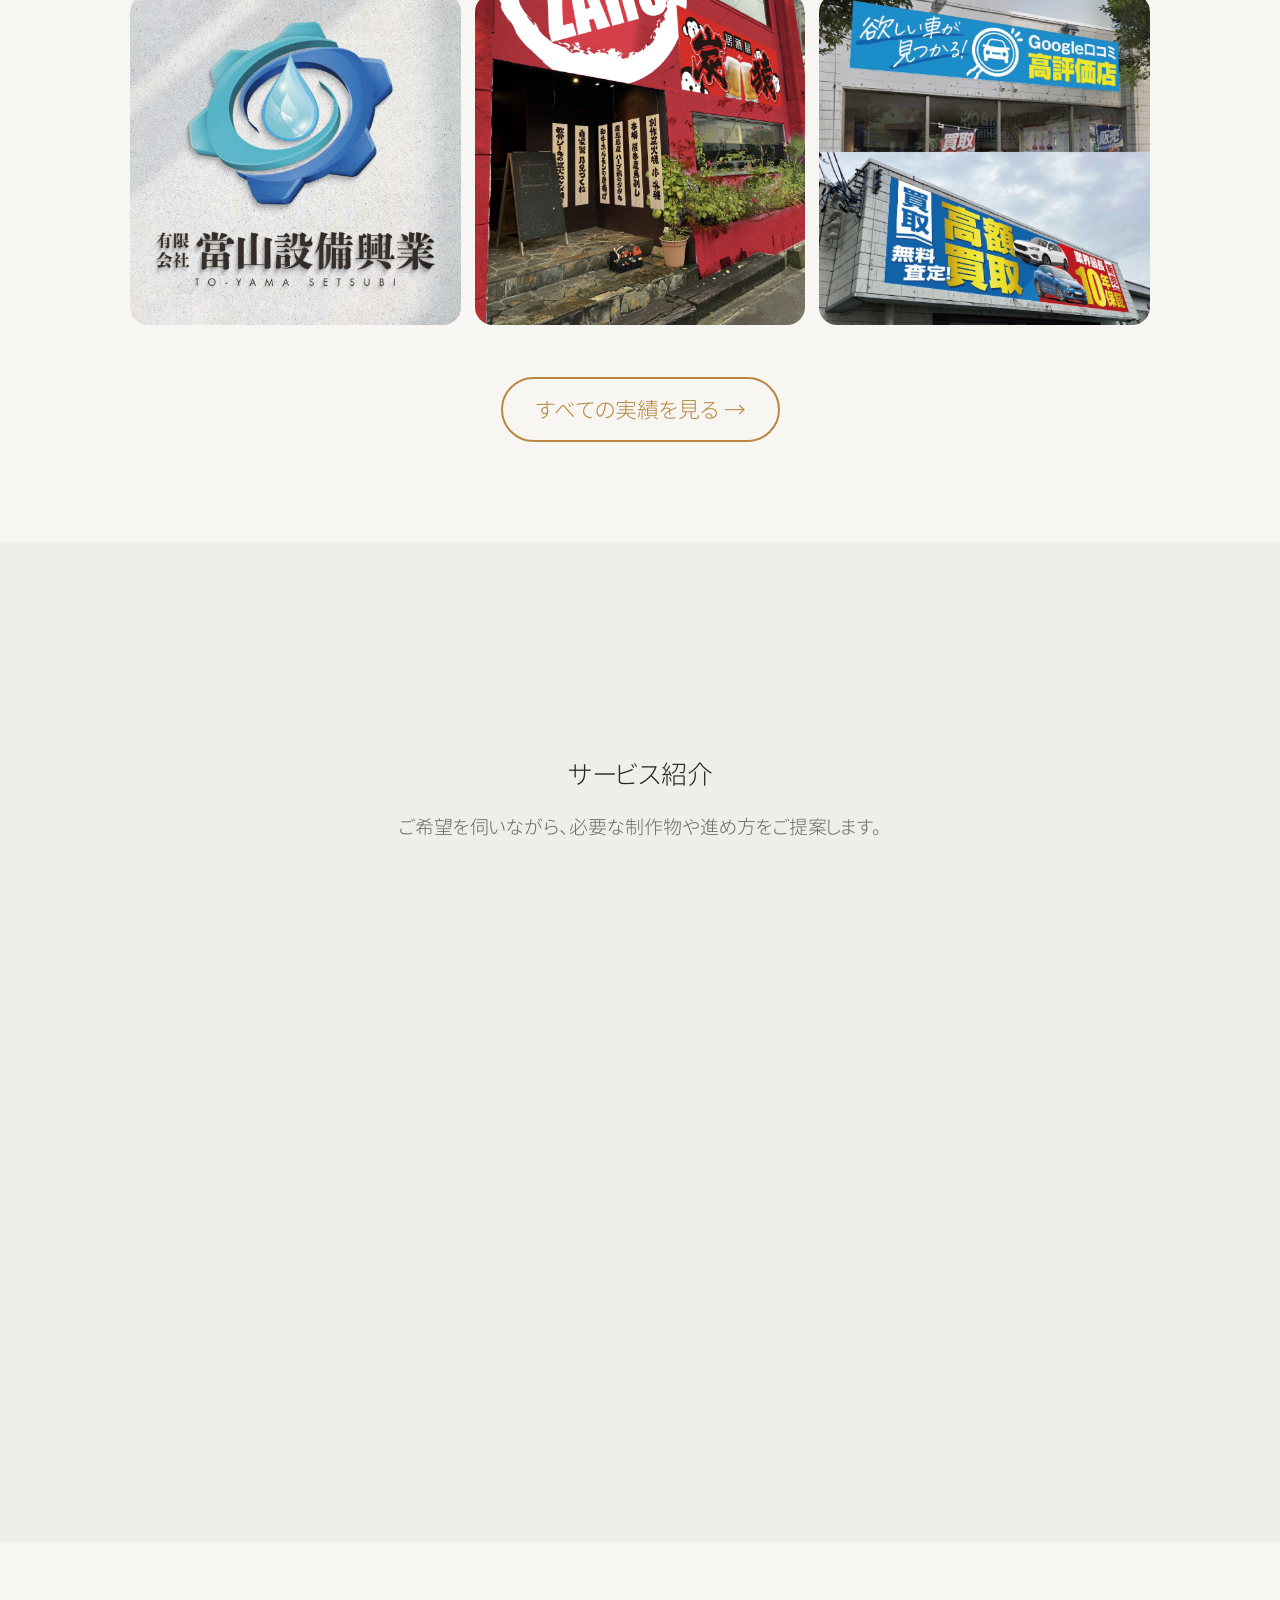
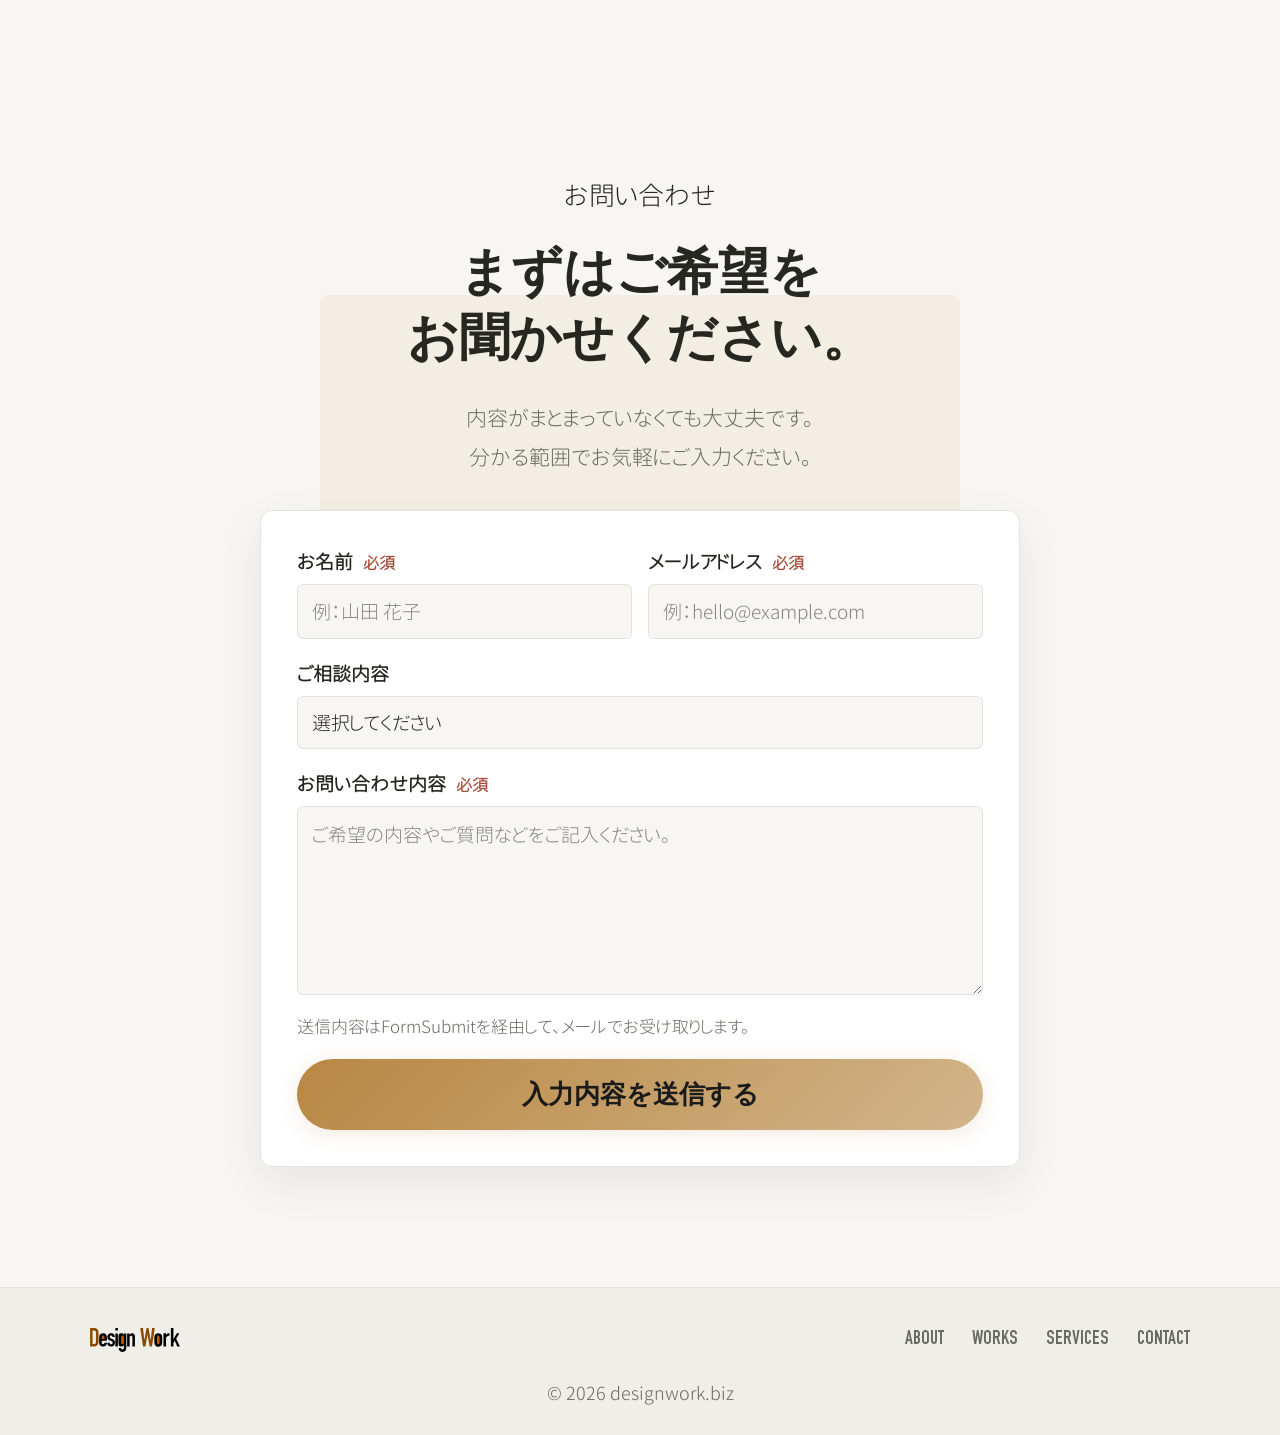
==== commit 3df48e77: "Fix mobile contact submit button width Co-authored-by: Copilot <223556219+Copilot@users.noreply.gith" ====
--- a/index.html
+++ b/index.html
@@ -15,7 +15,7 @@
   <link rel="stylesheet" href="./assets/css/reset.css">
   <link rel="stylesheet" href="./assets/css/setting.css">
   <link rel="stylesheet" href="./assets/css/common.css">
-  <link rel="stylesheet" href="./assets/css/__index.css">
+  <link rel="stylesheet" href="./assets/css/__index.css?v=2">
   <link rel="stylesheet" href="./assets/css/animation.css">
 </head>
 <body>
--- a/assets/css/__index.css
+++ b/assets/css/__index.css
@@ -48,6 +48,26 @@
   z-index: 2;
 }
 
+.hero_text > * {
+  animation: heroContentReveal 700ms ease both;
+}
+
+.hero_label { animation-delay: 80ms; }
+.hero_title { animation-delay: 180ms; }
+.hero_sub { animation-delay: 300ms; }
+.hero_btns { animation-delay: 420ms; }
+
+@keyframes heroContentReveal {
+  from {
+    opacity: 0;
+    transform: translateY(16px);
+  }
+  to {
+    opacity: 1;
+    transform: translateY(0);
+  }
+}
+
 .hero_label {
   display: inline-block;
   font-size: 1.2rem;
@@ -92,7 +112,7 @@
 .hero_visual {
   position: absolute;
   top: 50%;
-  right: -150px;
+  right: -80px;
   z-index: 1;
   width: min(60vw, 680px);
   display: flex;
@@ -107,7 +127,18 @@
   height: auto;
   position: relative;
   z-index: 0;
-}
+  animation: heroImageFloat 8s ease-in-out 700ms infinite;
+}
+
+@keyframes heroImageFloat {
+  0%, 100% {
+    transform: translateY(0);
+  }
+  50% {
+    transform: translateY(-12px);
+  }
+}
+
 .hero_blob_img img {
   width: 100%;
   height: 100%;
@@ -520,8 +551,10 @@
   text-align: left;
 }
 
-.contact_submit {
+.contact_form .contact_submit {
+  display: flex;
   width: 100%;
+  max-width: none;
   white-space: normal;
 }
 
@@ -633,3 +666,15 @@
   .contact_form_grid { grid-template-columns: 1fr; gap: 16px; }
   .contact_field_full { grid-column: auto; }
 }
+
+@media (prefers-reduced-motion: reduce) {
+  .hero_text > *,
+  .hero_blob_img {
+    animation: none;
+  }
+
+  .hero_text > * {
+    opacity: 1;
+    transform: none;
+  }
+}
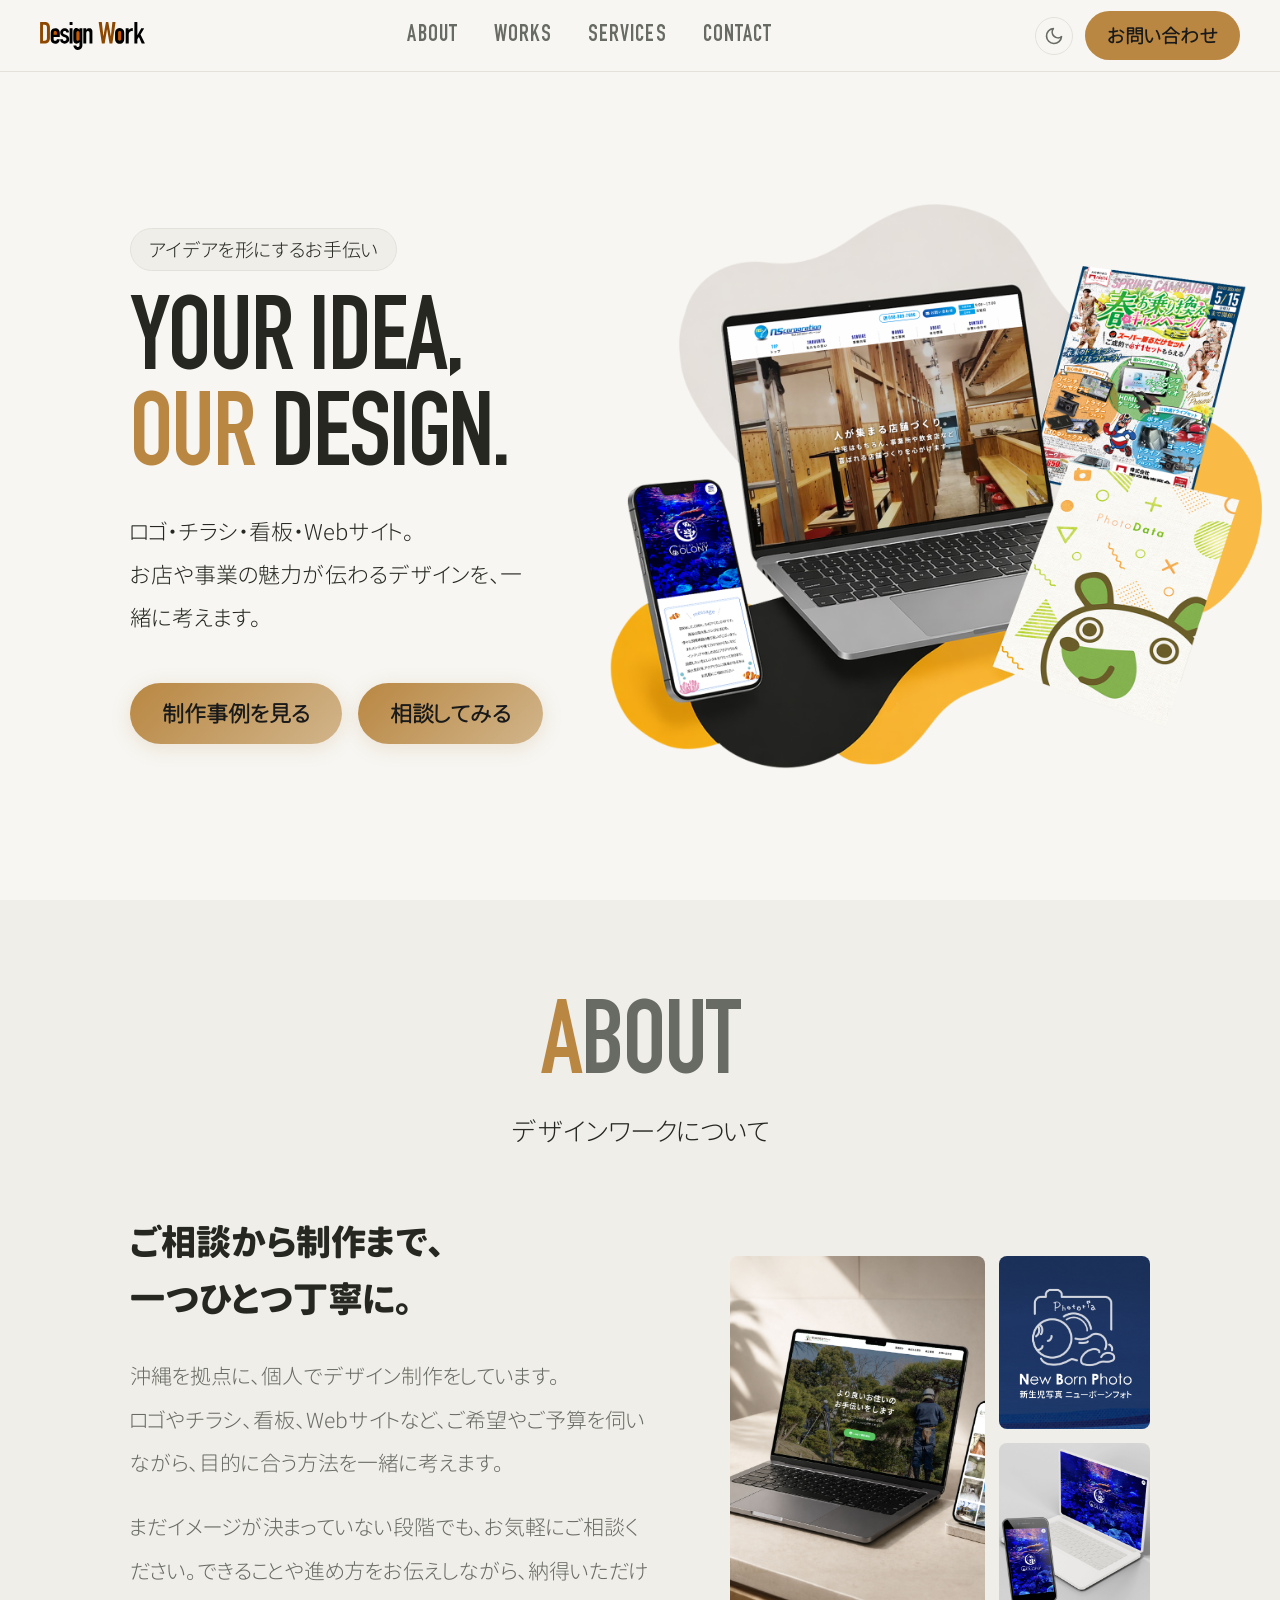
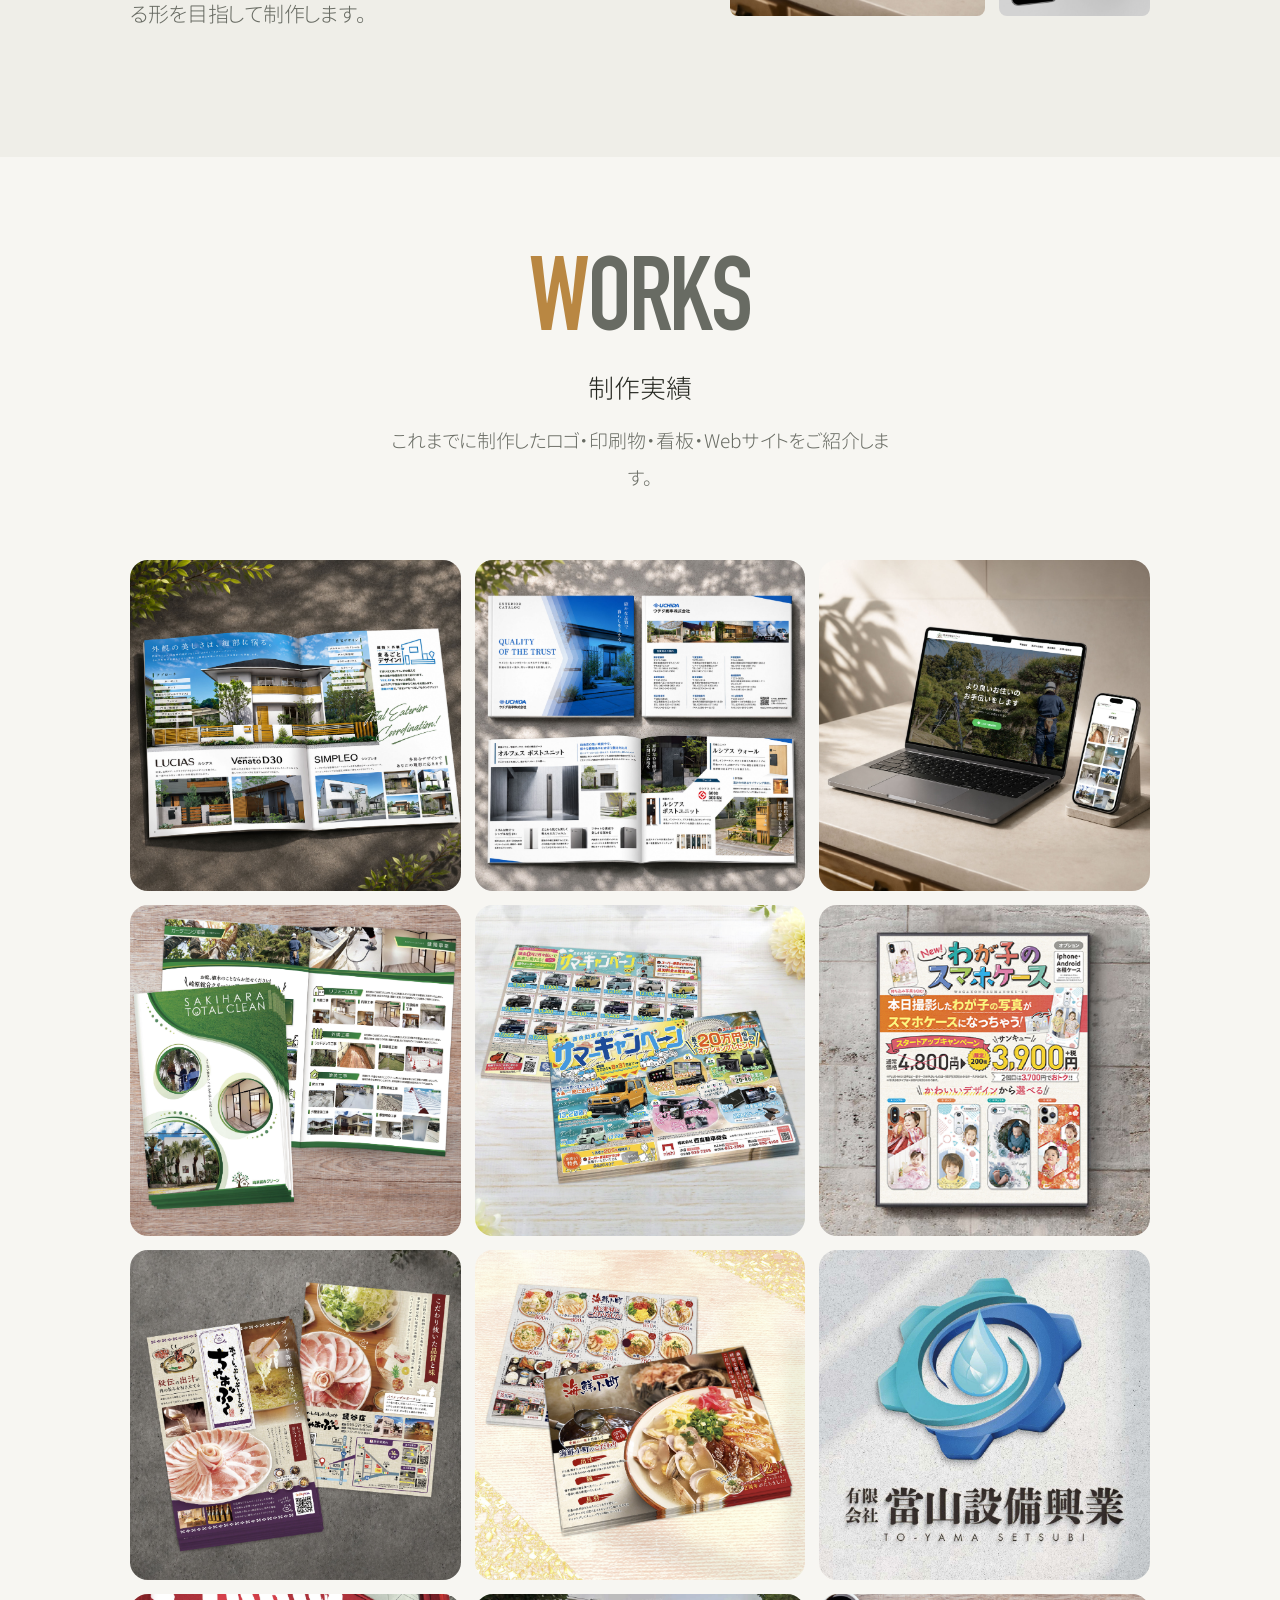
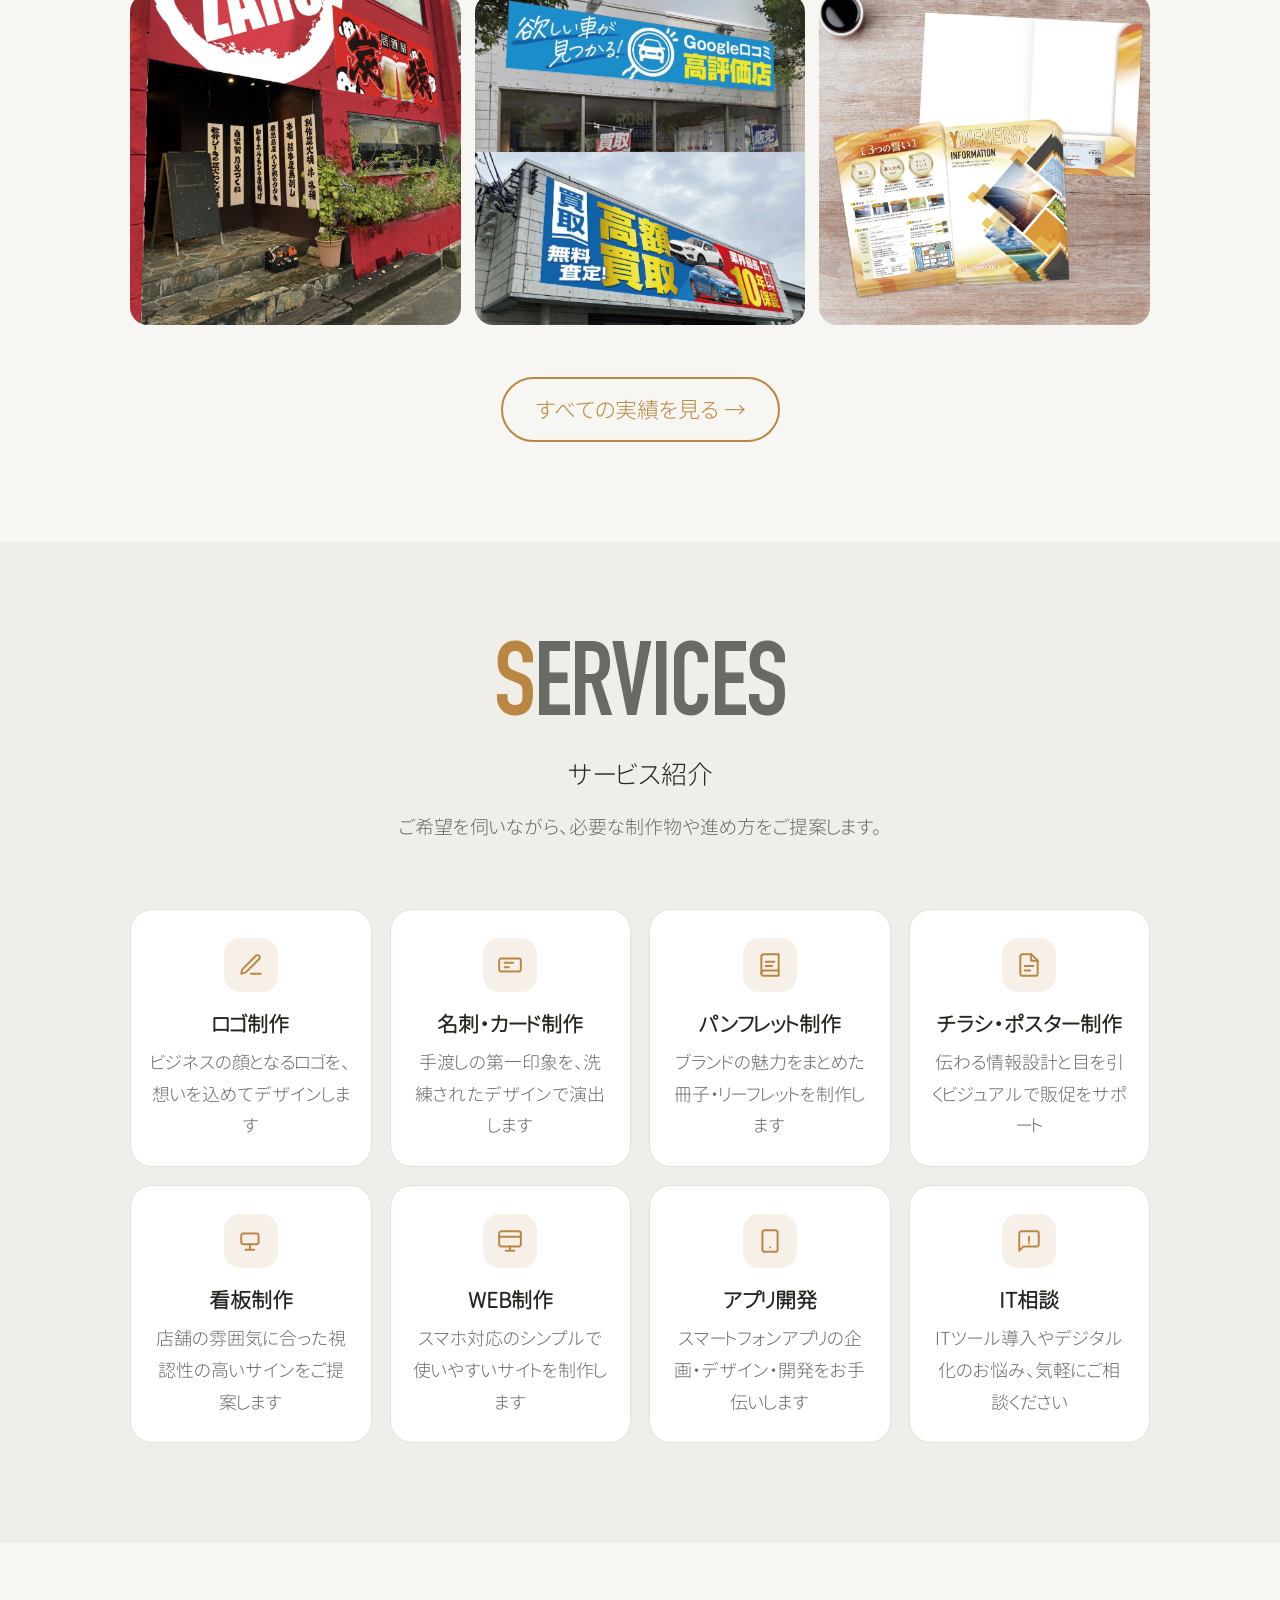
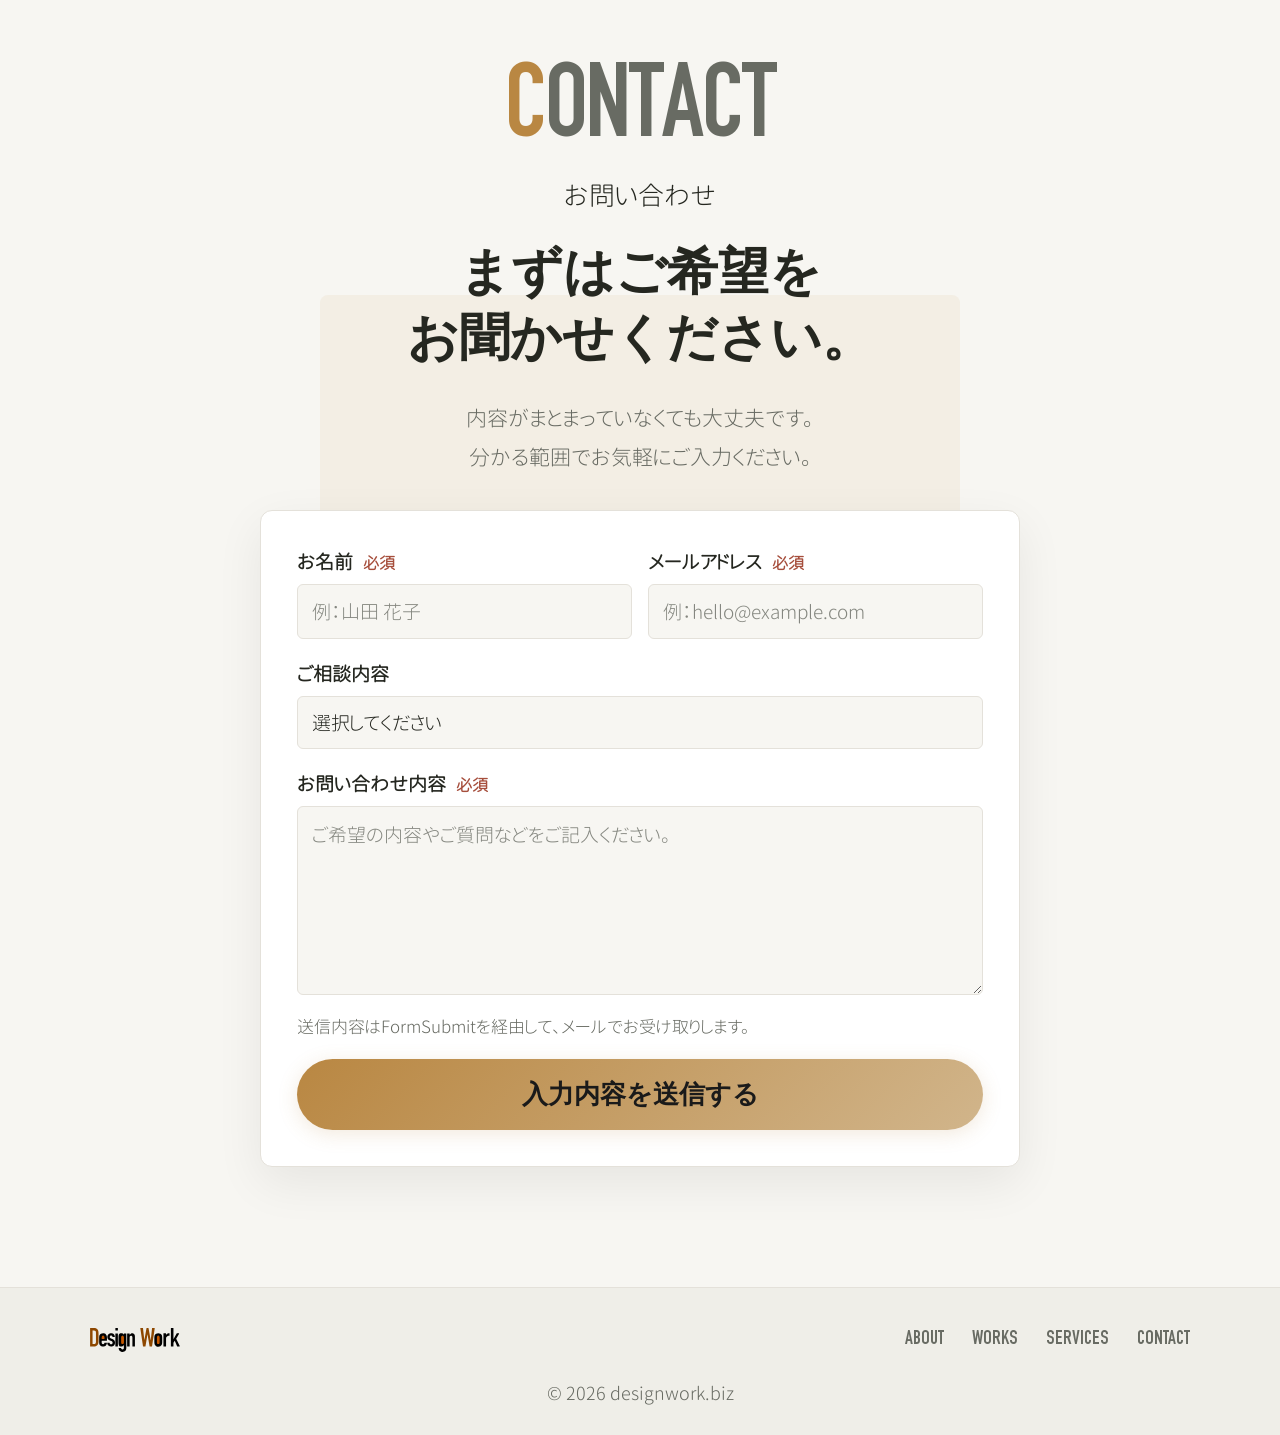
==== commit 102aba75: "Hide works awaiting publication approval Co-authored-by: Copilot <223556219+Copilot@users.noreply.gi" ====
--- a/index.html
+++ b/index.html
@@ -13,7 +13,7 @@
   <link rel="shortcut icon" type="image/x-icon" href="./assets/img/favicon.ico">
   <link rel="apple-touch-icon" href="./assets/img/apple-touch-icon.png" sizes="180x180">
   <link rel="stylesheet" href="./assets/css/reset.css">
-  <link rel="stylesheet" href="./assets/css/setting.css">
+  <link rel="stylesheet" href="./assets/css/setting.css?v=2">
   <link rel="stylesheet" href="./assets/css/common.css">
   <link rel="stylesheet" href="./assets/css/__index.css?v=2">
   <link rel="stylesheet" href="./assets/css/animation.css">
@@ -130,7 +130,7 @@
             </div>
             <div class="about_visual_side">
               <img src="assets/works/img_logo_2003_photoria.jpg" alt="ロゴの制作実績">
-              <img src="assets/works/img_sign_2509_ウォーターマークホテル沖縄.jpg" alt="看板の制作実績">
+              <img src="assets/works/img_web_2302_colony.jpg" alt="Webサイトの制作実績">
             </div>
           </div>
         </div>
@@ -322,7 +322,7 @@
     <small class="copyright">© 2026 designwork.biz</small>
   </footer>
 
-  <script src="assets/js/main.js"></script>
+  <script src="assets/js/main.js?v=2"></script>
   <script src="assets/js/animation.js"></script>
 </body>
 </html>
--- a/assets/css/setting.css
+++ b/assets/css/setting.css
@@ -65,7 +65,7 @@
   --bg:            #2e2e2e;
   --bg-2:          #242424;
   --text:          #F0EEE8;
-  --text-muted:    #888888;
+  --text-muted:    #BBBBBB;
   --accent:        #F5B301;
   --accent-2:      #D1B58B;
   --card-bg:       #2A2A2A;
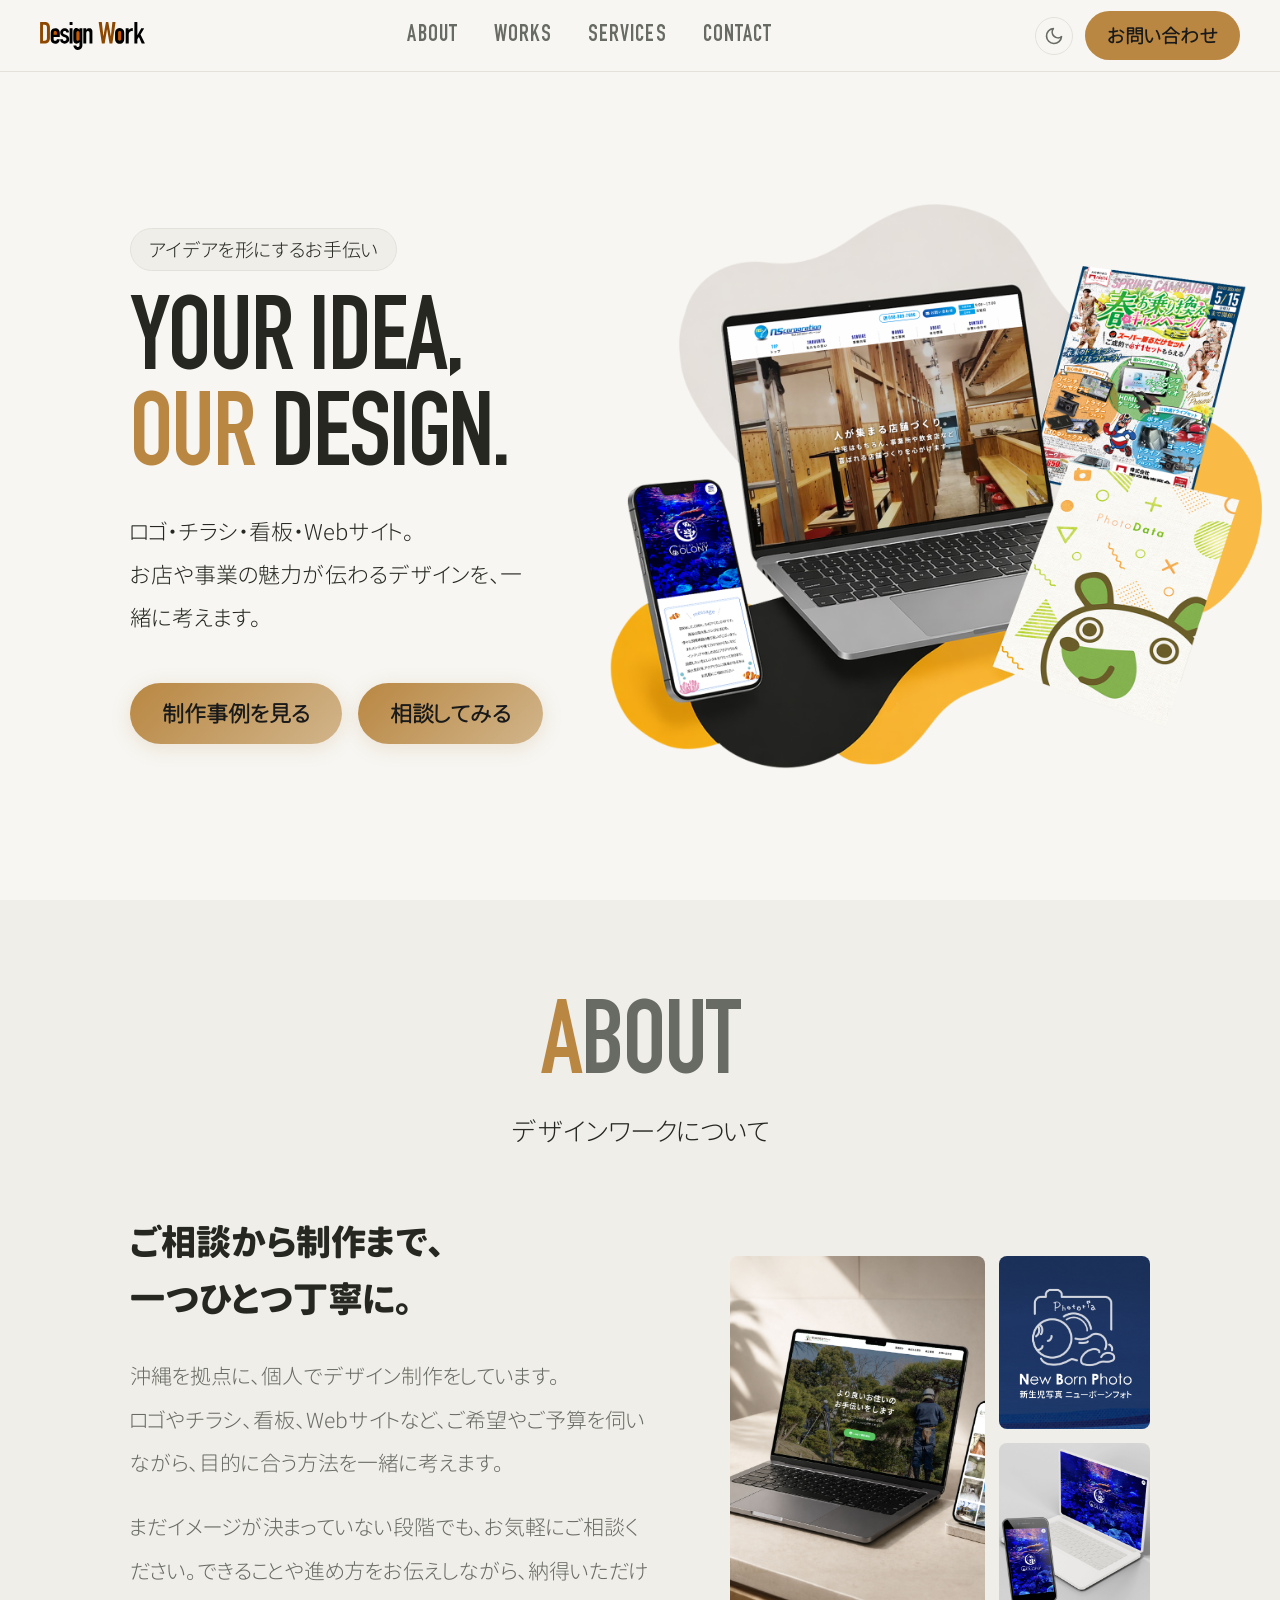
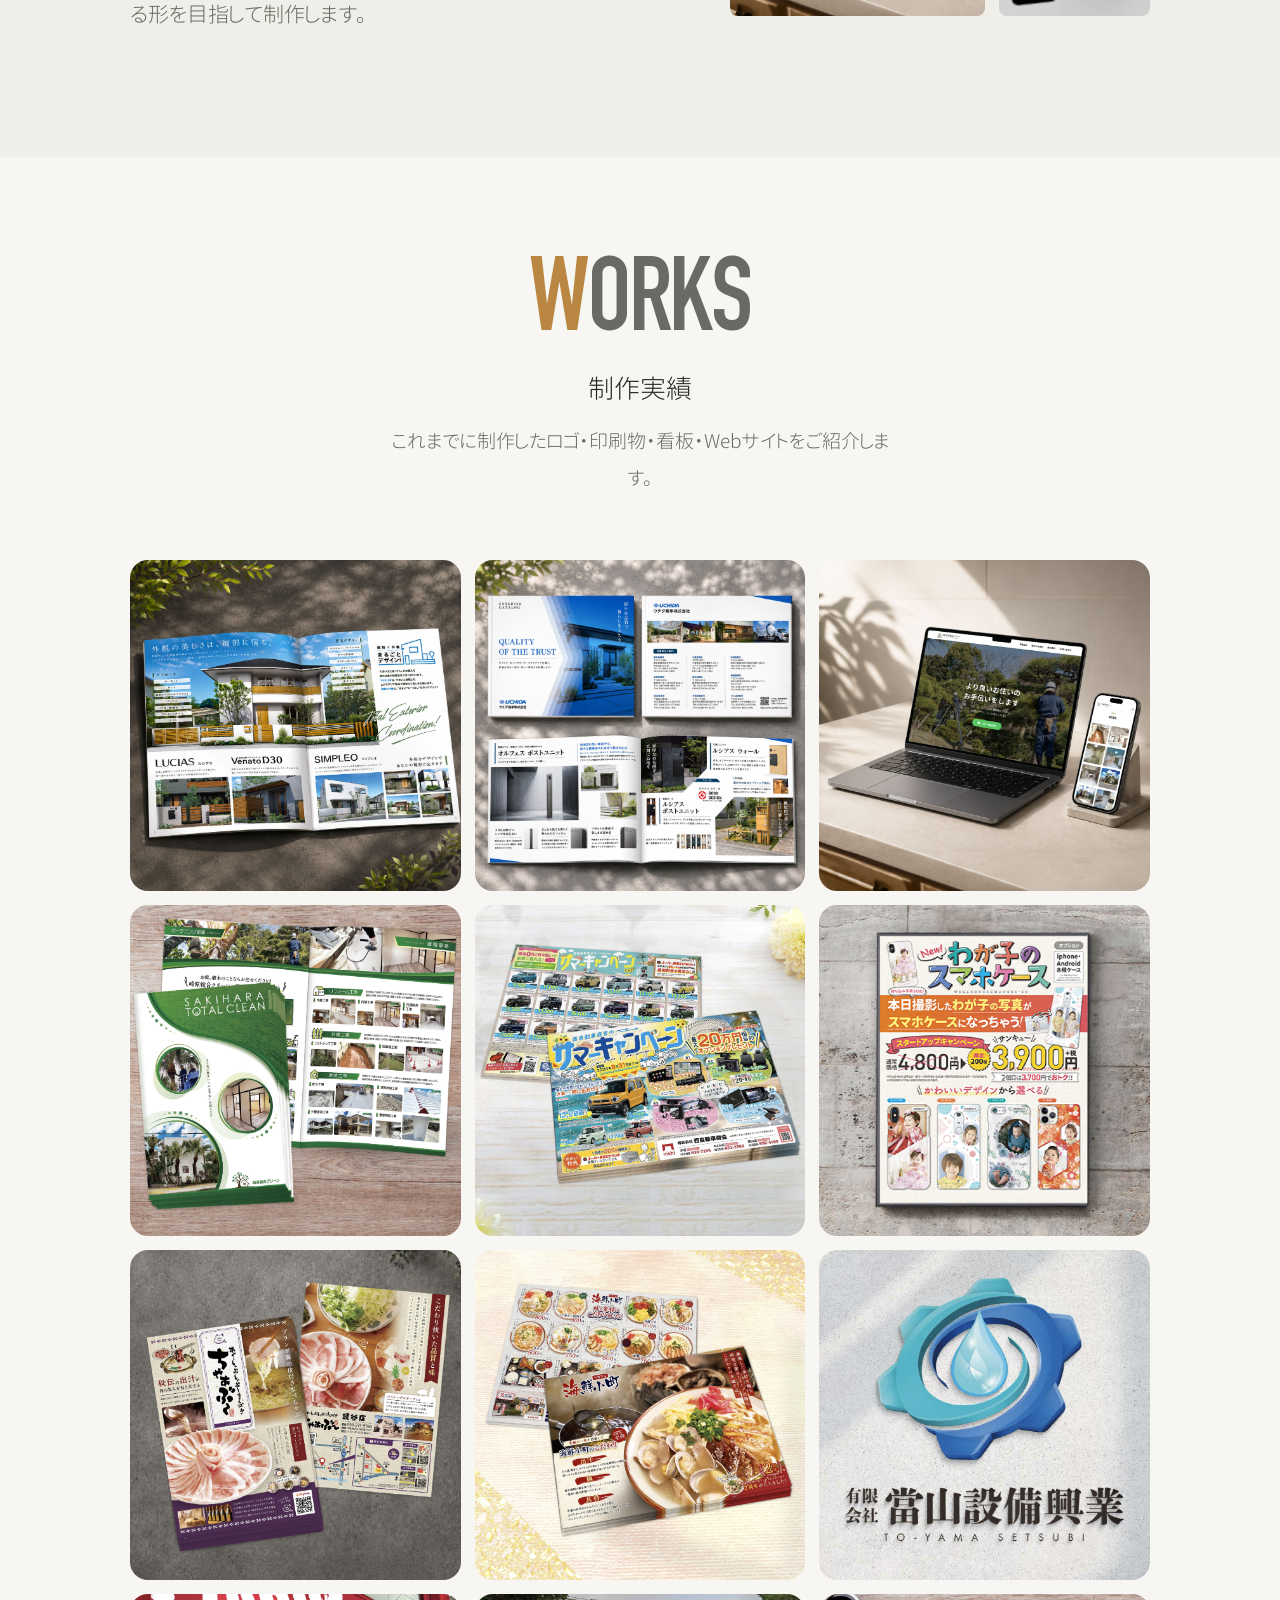
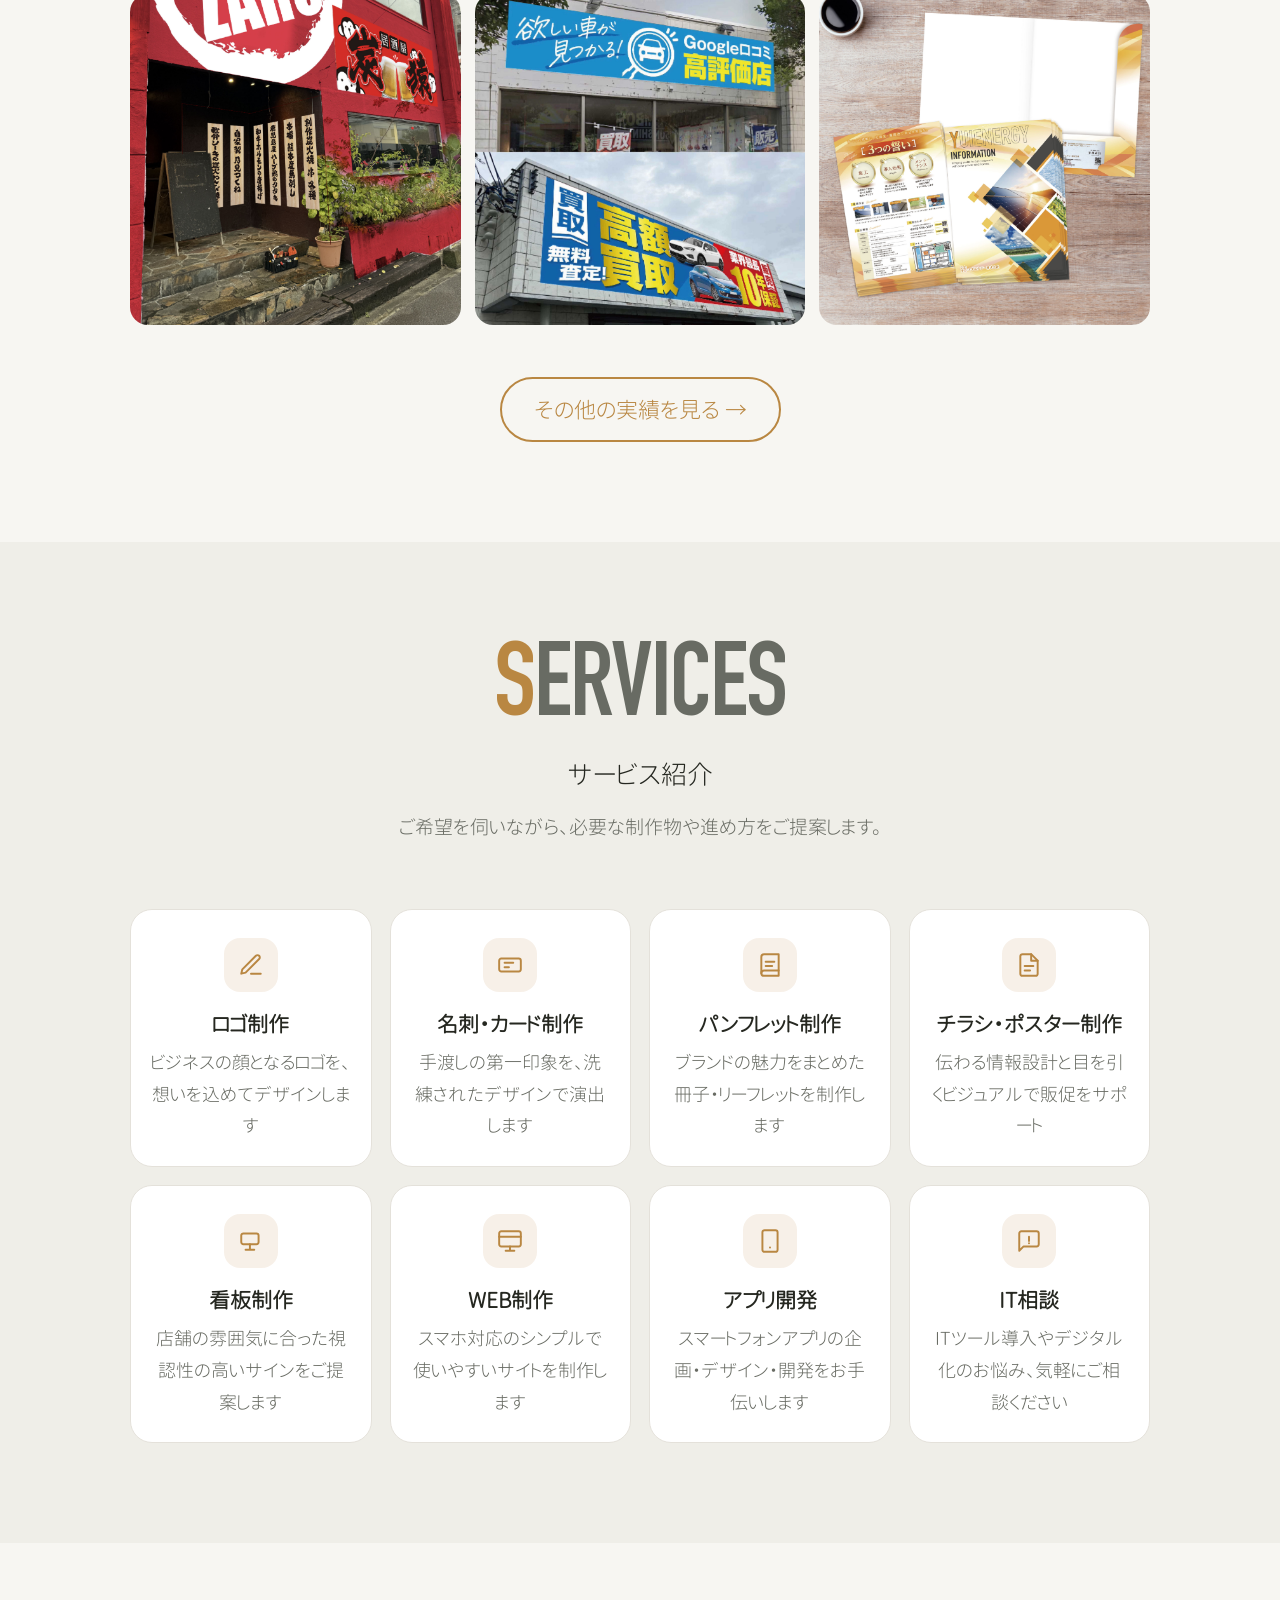
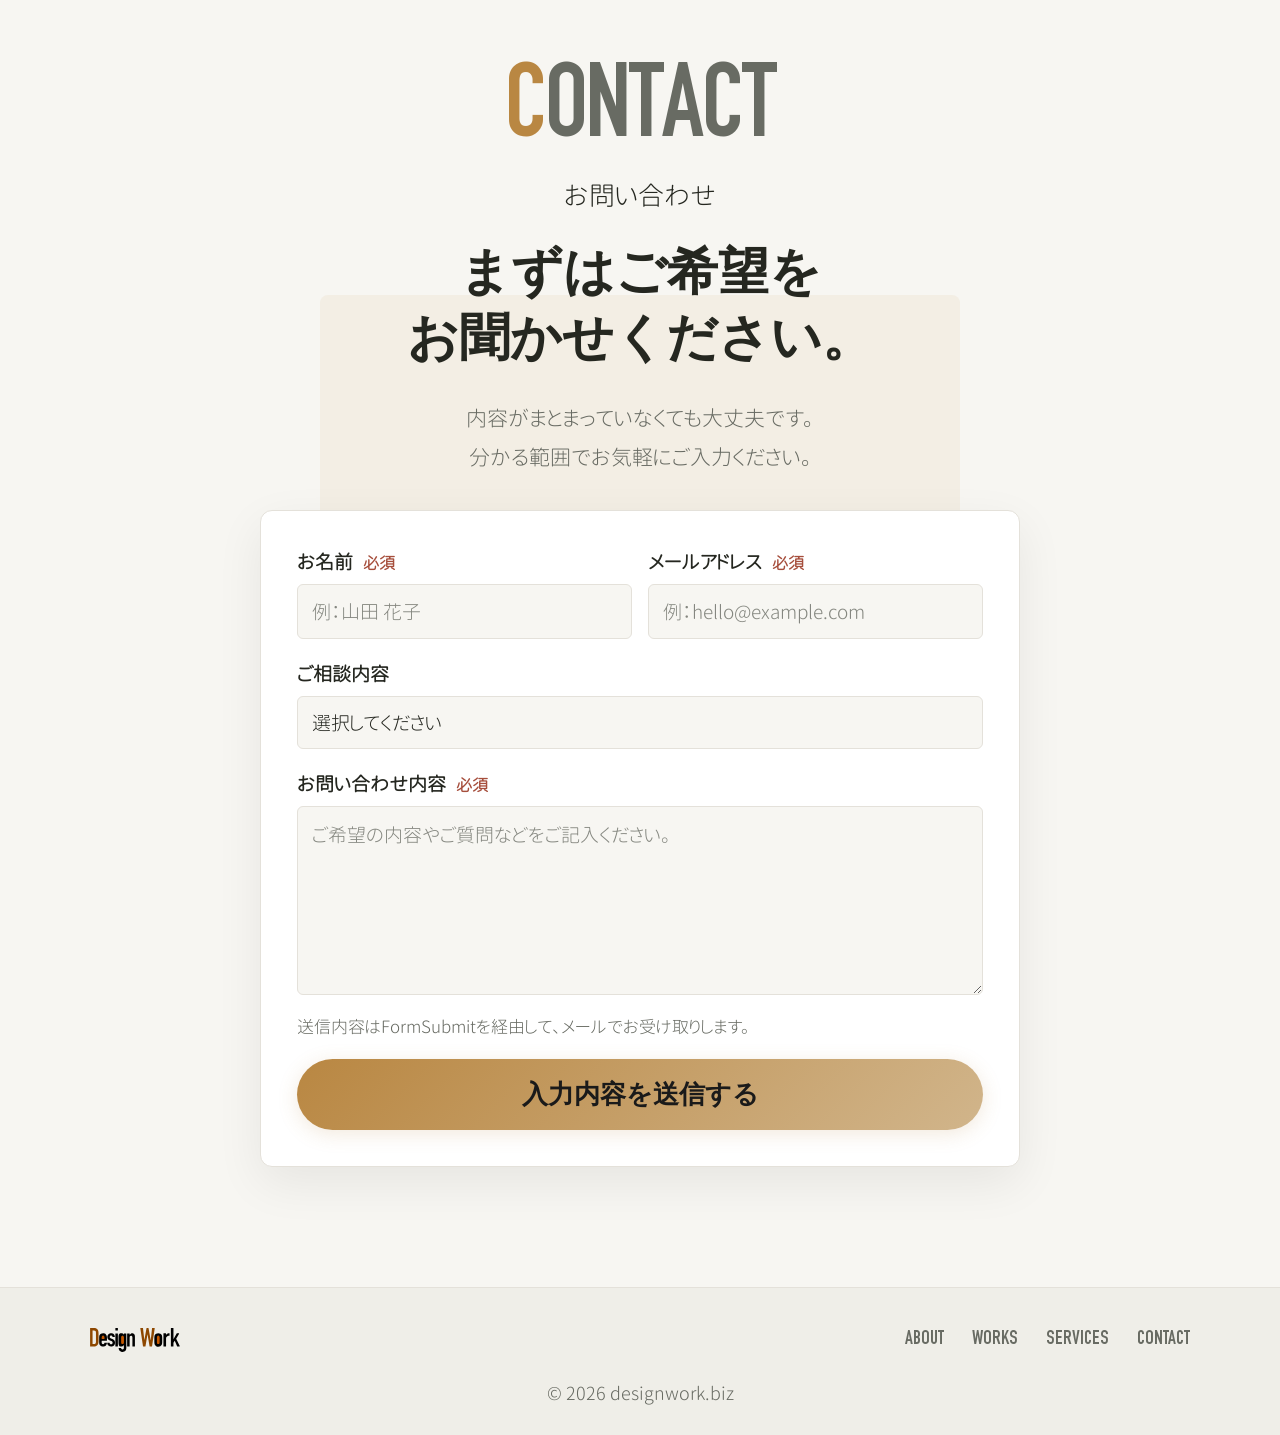
==== commit b9101ce6: "Rename works gallery link text Co-authored-by: Copilot <223556219+Copilot@users.noreply.github.com>" ====
--- a/index.html
+++ b/index.html
@@ -147,7 +147,7 @@
         </div>
         <ul id="top_works_list" class="works_grid"></ul>
         <div class="section_more">
-          <a href="works.html" class="btn btn_outline">すべての実績を見る →</a>
+          <a href="works.html" class="btn btn_outline">その他の実績を見る →</a>
         </div>
       </div>
       <svg class="deco_squiggle deco_squiggle_works" viewBox="0 0 120 22" xmlns="http://www.w3.org/2000/svg">
